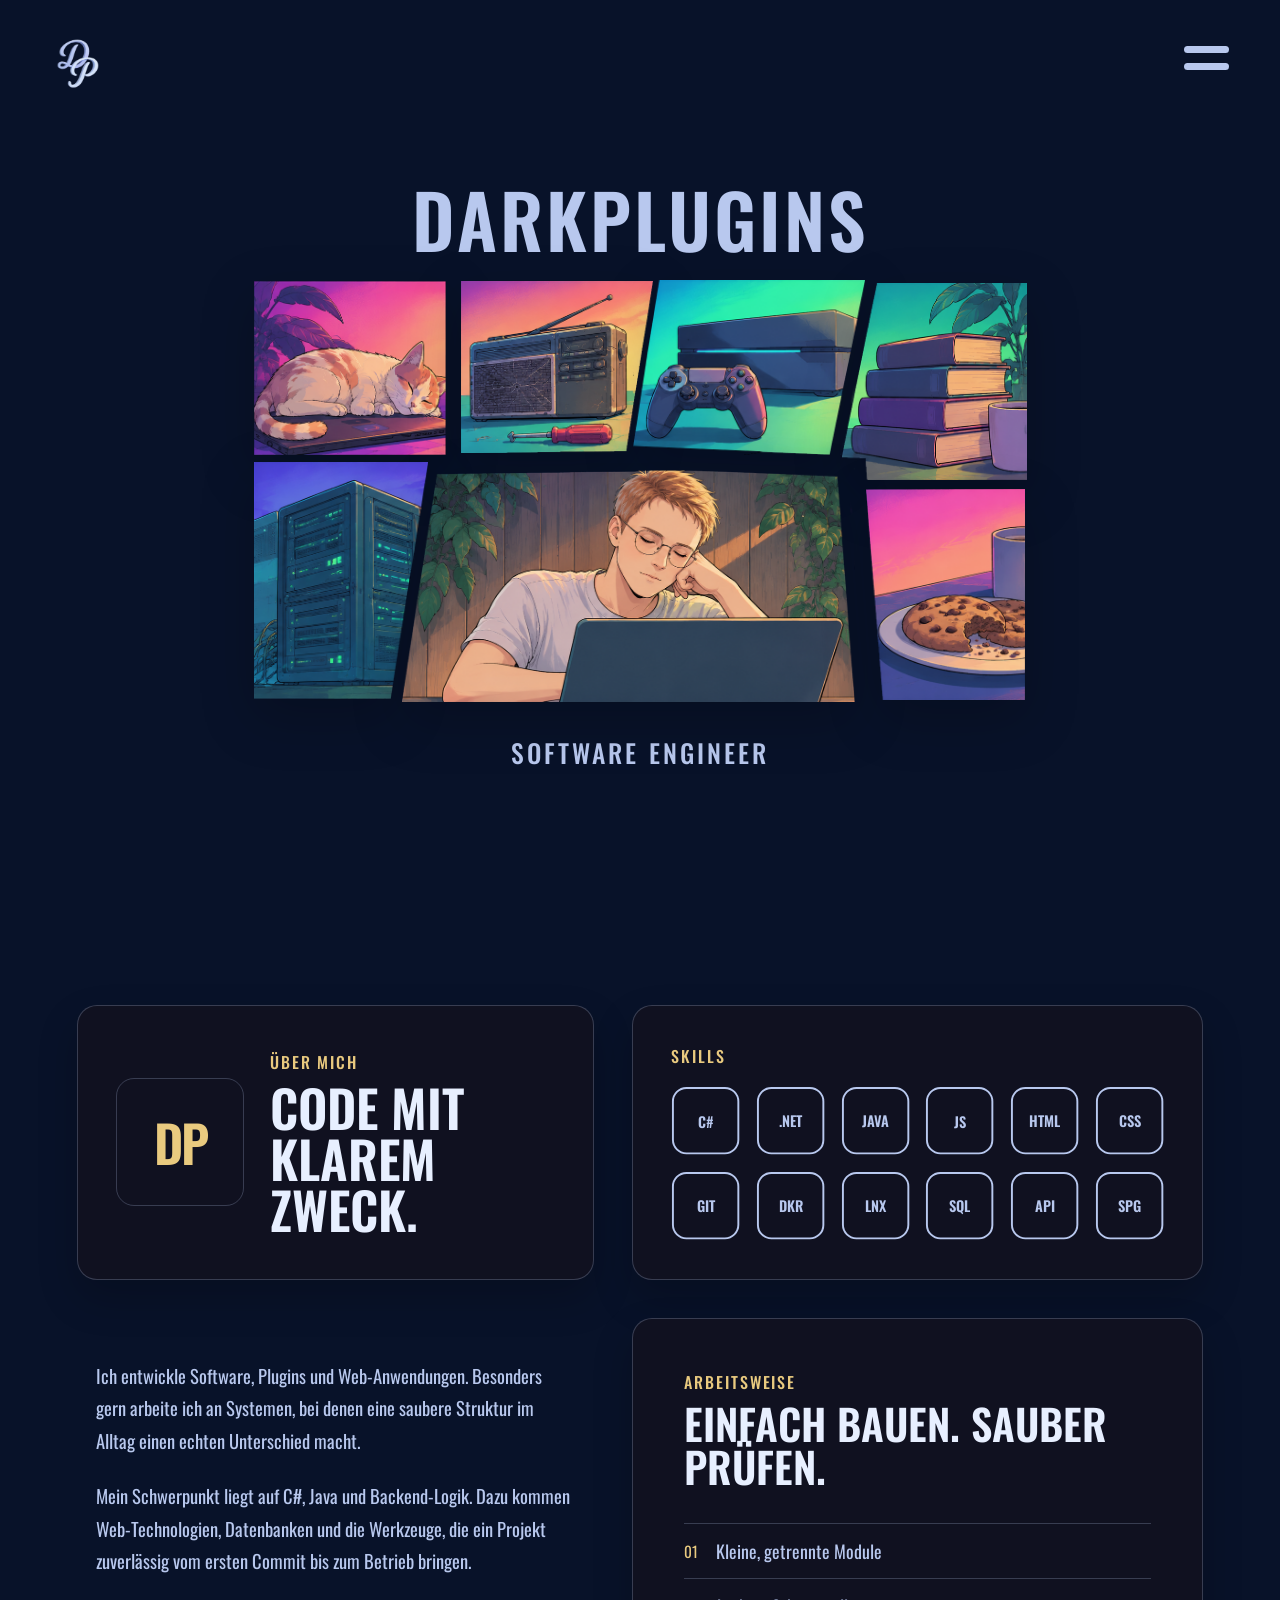
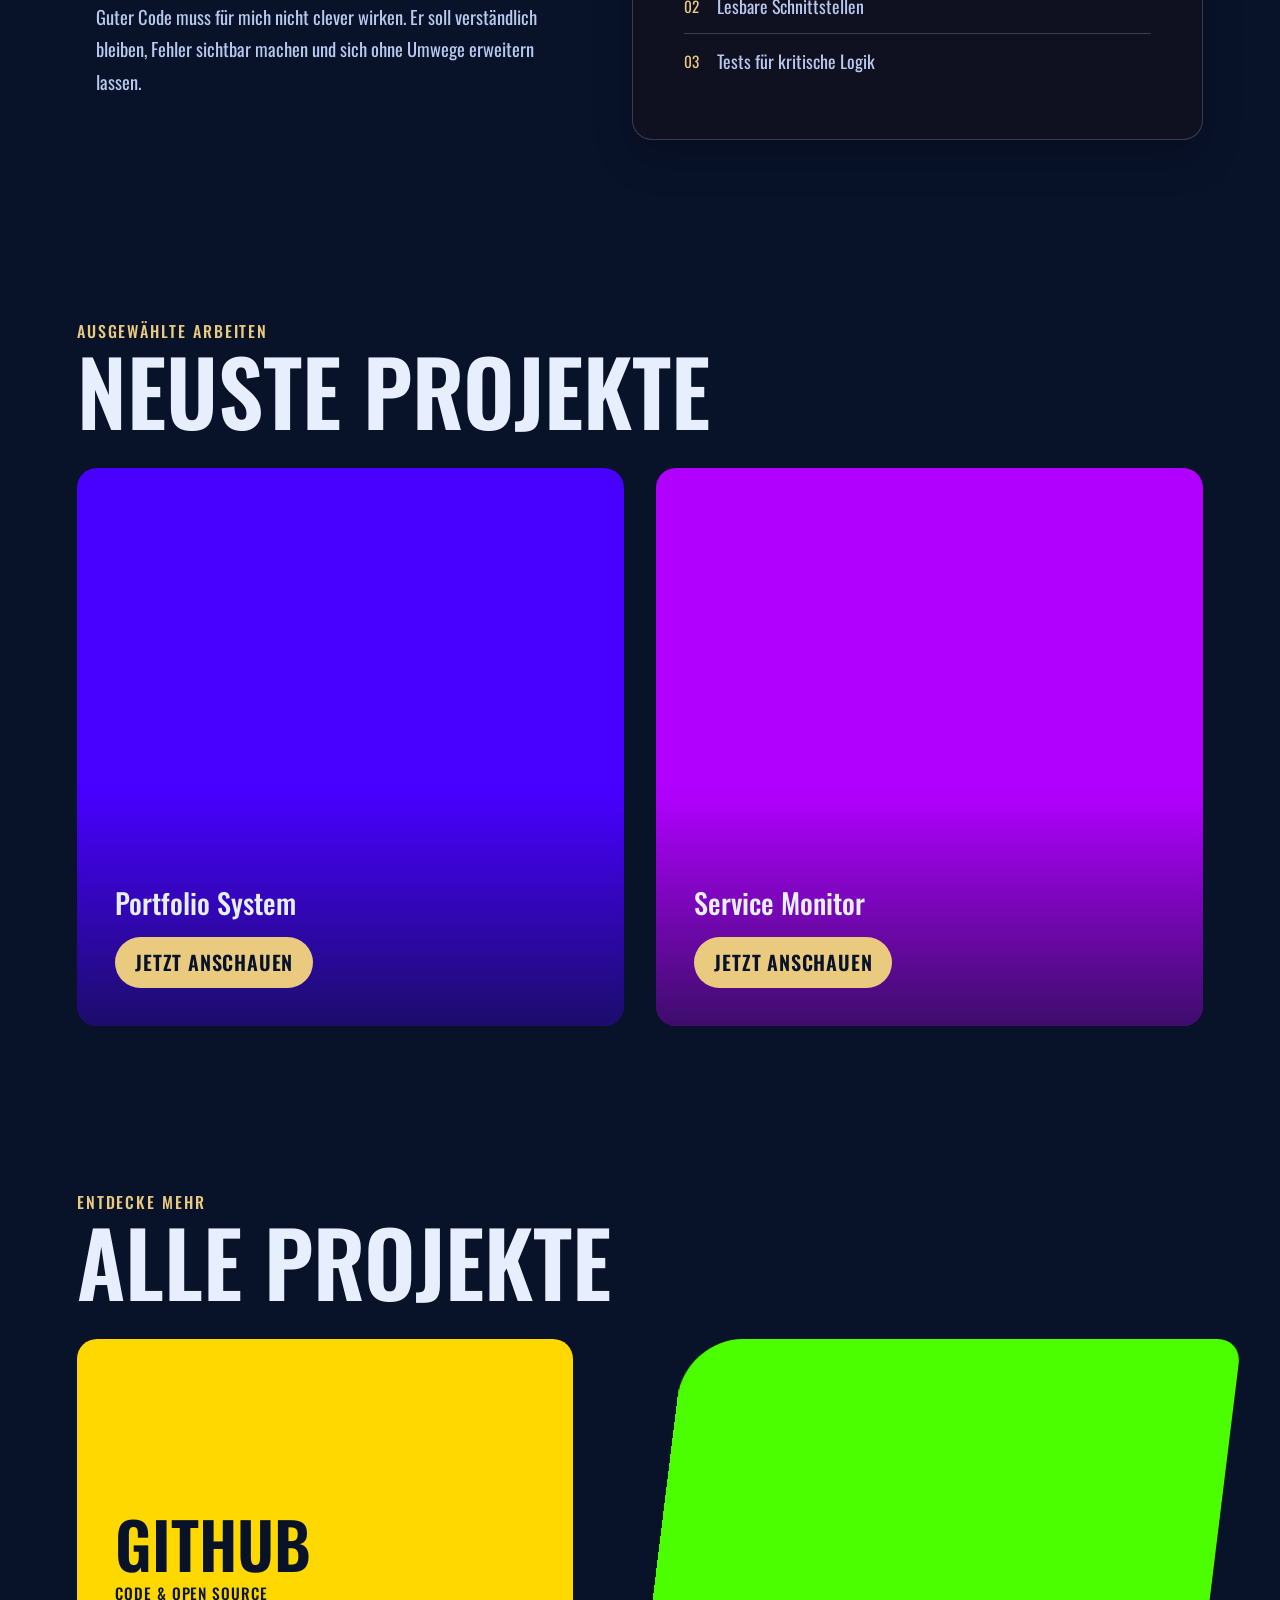
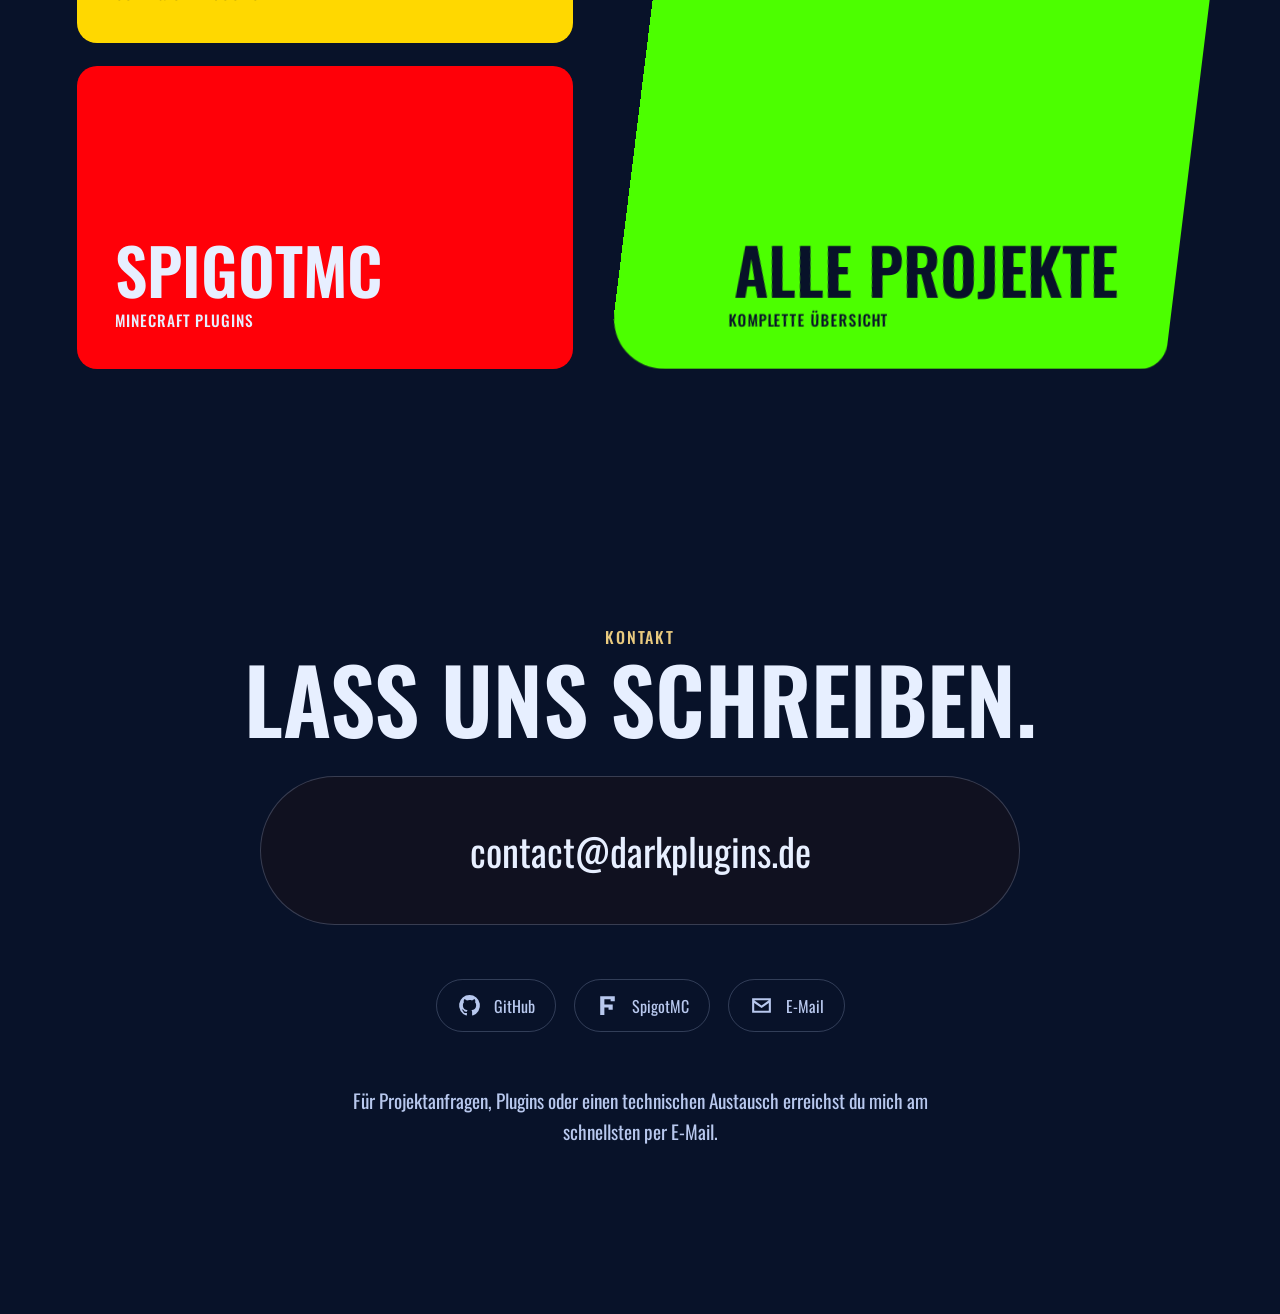
==== index.html @ a21ffd36 "Expand portfolio with project navigation, about section, and contact" ====
<!doctype html>
<html lang="de">
  <head>
    <meta charset="utf-8">
    <meta name="viewport" content="width=device-width, initial-scale=1">
    <meta name="description" content="Portfolio von DarkPlugins: Software, Plugins und Web-Projekte.">
    <title>DarkPlugins · Portfolio</title>
    <link rel="preconnect" href="https://fonts.googleapis.com">
    <link rel="preconnect" href="https://fonts.gstatic.com" crossorigin>
    <link href="https://fonts.googleapis.com/css2?family=Oswald:wght@400;500;600&display=swap" rel="stylesheet">
    <link rel="stylesheet" href="src/css/variables.css">
    <link rel="stylesheet" href="src/css/style.css">
  </head>
  <body>
    <header class="site-header">
      <a class="logo" href="#start" aria-label="Zur Startseite">
        <img src="src/img/logo.png" alt="DarkPlugins Logo">
      </a>
      <details class="menu">
        <summary aria-label="Menü öffnen"><span></span><span></span></summary>
        <nav aria-label="Hauptnavigation">
          <a href="#ueber-mich">Über mich</a>
          <a href="#projekte">Projekte</a>
          <div class="menu-projects">
            <div class="menu-projects__head">
              <a href="projects.html">Alle Projekte</a>
              <button type="button" aria-label="Projektliste öffnen" aria-expanded="false" data-project-nav-toggle>
                <svg viewBox="0 0 24 24" aria-hidden="true"><path d="m8 4 8 8-8 8"/></svg>
              </button>
            </div>
            <div class="menu-projects__list" data-project-nav-list hidden></div>
          </div>
          <a href="#kontakt">Kontakt</a>
        </nav>
      </details>
    </header>

    <section class="page page-home" id="start">
      <h1 class="page-title">DarkPlugins</h1>
      <main class="gallery" aria-label="Bildergalerie">
        <img class="picture" src="src/img/pfi/01.png" alt="">
        <img class="picture" src="src/img/pfi/02.png" alt="">
        <img class="picture" src="src/img/pfi/03.png" alt="">
        <img class="picture" src="src/img/pfi/04.png" alt="">
        <img class="picture" src="src/img/pfi/05.png" alt="">
        <img class="picture" src="src/img/pfi/06.png" alt="">
        <img class="picture" src="src/img/pfi/07.png" alt="">
      </main>
      <p class="page-subtitle">Software Engineer</p>
    </section>

    <section class="page page-about" id="ueber-mich" aria-labelledby="about-title">
      <div class="about-grid">
        <div class="about-profile panel">
          <span class="profile-mark" aria-hidden="true">DP</span>
          <div>
            <p class="section-label">Über mich</p>
            <h2 id="about-title">Code mit klarem Zweck.</h2>
          </div>
        </div>

        <div class="skills-panel panel">
          <p class="section-label">Skills</p>
          <div class="skill-grid" aria-label="Technologien">
            <svg class="skill-icon" role="img" aria-label="C Sharp" viewBox="0 0 72 72"><rect x="2" y="2" width="68" height="68" rx="14"/><text x="36" y="44">C#</text></svg>
            <svg class="skill-icon" role="img" aria-label=".NET" viewBox="0 0 72 72"><rect x="2" y="2" width="68" height="68" rx="14"/><text x="36" y="43">.NET</text></svg>
            <svg class="skill-icon" role="img" aria-label="Java" viewBox="0 0 72 72"><rect x="2" y="2" width="68" height="68" rx="14"/><text x="36" y="43">JAVA</text></svg>
            <svg class="skill-icon" role="img" aria-label="JavaScript" viewBox="0 0 72 72"><rect x="2" y="2" width="68" height="68" rx="14"/><text x="36" y="44">JS</text></svg>
            <svg class="skill-icon" role="img" aria-label="HTML" viewBox="0 0 72 72"><rect x="2" y="2" width="68" height="68" rx="14"/><text x="36" y="43">HTML</text></svg>
            <svg class="skill-icon" role="img" aria-label="CSS" viewBox="0 0 72 72"><rect x="2" y="2" width="68" height="68" rx="14"/><text x="36" y="43">CSS</text></svg>
            <svg class="skill-icon" role="img" aria-label="Git" viewBox="0 0 72 72"><rect x="2" y="2" width="68" height="68" rx="14"/><text x="36" y="43">GIT</text></svg>
            <svg class="skill-icon" role="img" aria-label="Docker" viewBox="0 0 72 72"><rect x="2" y="2" width="68" height="68" rx="14"/><text x="36" y="43">DKR</text></svg>
            <svg class="skill-icon" role="img" aria-label="Linux" viewBox="0 0 72 72"><rect x="2" y="2" width="68" height="68" rx="14"/><text x="36" y="43">LNX</text></svg>
            <svg class="skill-icon" role="img" aria-label="MySQL" viewBox="0 0 72 72"><rect x="2" y="2" width="68" height="68" rx="14"/><text x="36" y="43">SQL</text></svg>
            <svg class="skill-icon" role="img" aria-label="REST APIs" viewBox="0 0 72 72"><rect x="2" y="2" width="68" height="68" rx="14"/><text x="36" y="43">API</text></svg>
            <svg class="skill-icon" role="img" aria-label="Spigot" viewBox="0 0 72 72"><rect x="2" y="2" width="68" height="68" rx="14"/><text x="36" y="43">SPG</text></svg>
          </div>
        </div>

        <div class="about-copy">
          <p>Ich entwickle Software, Plugins und Web-Anwendungen. Besonders gern arbeite ich an Systemen, bei denen eine saubere Struktur im Alltag einen echten Unterschied macht.</p>
          <p>Mein Schwerpunkt liegt auf C#, Java und Backend-Logik. Dazu kommen Web-Technologien, Datenbanken und die Werkzeuge, die ein Projekt zuverlässig vom ersten Commit bis zum Betrieb bringen.</p>
          <p>Guter Code muss für mich nicht clever wirken. Er soll verständlich bleiben, Fehler sichtbar machen und sich ohne Umwege erweitern lassen.</p>
        </div>

        <aside class="work-panel panel" aria-label="Arbeitsweise">
          <p class="section-label">Arbeitsweise</p>
          <h3>Einfach bauen. Sauber prüfen.</h3>
          <ul>
            <li><span>01</span> Kleine, getrennte Module</li>
            <li><span>02</span> Lesbare Schnittstellen</li>
            <li><span>03</span> Tests für kritische Logik</li>
          </ul>
        </aside>
      </div>
    </section>

    <section class="page page-projects" id="projekte" aria-label="Projekte">
      <div class="projects-content">
        <p class="section-label">Ausgewählte Arbeiten</p>
        <h2>Neuste Projekte</h2>
        <div class="project-grid">
          <a class="project-card" href="projects.html#portfolio-system">
            <img src="src/img/projects/featured_1.png" alt="Vorschau von Portfolio System">
            <div class="project-card__content">
              <h3>Portfolio System</h3>
              <span class="project-card__cta">Jetzt anschauen</span>
            </div>
          </a>
          <a class="project-card" href="projects.html#service-monitor">
            <img src="src/img/projects/featured_2.png" alt="Vorschau von Service Monitor">
            <div class="project-card__content">
              <h3>Service Monitor</h3>
              <span class="project-card__cta">Jetzt anschauen</span>
            </div>
          </a>
        </div>
      </div>
    </section>

    <section class="page page-all-projects" id="alle-projekte" aria-label="Alle Projekte">
      <div class="all-projects-content">
        <p class="section-label">Entdecke mehr</p>
        <h2>Alle Projekte</h2>
        <div class="category-grid">
          <a class="category-card category-github" href="https://github.com/" target="_blank" rel="noreferrer">
            <img src="src/img/projects/bg_github.png" alt="GitHub Projekte">
            <span>GitHub</span>
            <small>Code &amp; Open Source</small>
          </a>
          <a class="category-card category-spigot" href="https://www.spigotmc.org/" target="_blank" rel="noreferrer">
            <img src="src/img/projects/bg_spigotmc.png" alt="SpigotMC Projekte">
            <span>SpigotMC</span>
            <small>Minecraft Plugins</small>
          </a>
          <a class="category-card category-all-projects" href="projects.html">
            <img src="src/img/projects/bg_labs.png" alt="Alle Projekte ansehen">
            <span>Alle Projekte</span>
            <small>Komplette Übersicht</small>
          </a>
        </div>
      </div>
    </section>

    <section class="page page-contact" id="kontakt" aria-labelledby="contact-title">
      <div class="contact-content">
        <p class="section-label">Kontakt</p>
        <h2 id="contact-title">Lass uns schreiben.</h2>
        <a class="contact-mail" href="mailto:contact@darkplugins.de">contact@darkplugins.de</a>
        <div class="contact-links" aria-label="Direkte Links">
          <a href="https://github.com/" target="_blank" rel="noreferrer" aria-label="GitHub öffnen">
            <svg viewBox="0 0 24 24" aria-hidden="true"><path d="M12 2a10 10 0 0 0-3.16 19.49c.5.09.68-.22.68-.48v-1.87c-2.78.6-3.37-1.18-3.37-1.18-.45-1.16-1.11-1.47-1.11-1.47-.91-.62.07-.61.07-.61 1 .07 1.53 1.03 1.53 1.03.9 1.53 2.35 1.09 2.92.83.09-.65.35-1.09.64-1.34-2.22-.25-4.55-1.11-4.55-4.94 0-1.09.39-1.98 1.03-2.68-.1-.25-.45-1.27.1-2.64 0 0 .84-.27 2.75 1.02A9.58 9.58 0 0 1 12 6.82c.85 0 1.71.11 2.51.34 1.91-1.29 2.75-1.02 2.75-1.02.55 1.37.2 2.39.1 2.64.64.7 1.03 1.59 1.03 2.68 0 3.84-2.34 4.68-4.57 4.93.36.31.68.92.68 1.85v2.77c0 .27.18.58.69.48A10 10 0 0 0 12 2Z"/></svg>
            <span>GitHub</span>
          </a>
          <a href="https://www.spigotmc.org/" target="_blank" rel="noreferrer" aria-label="SpigotMC öffnen">
            <svg viewBox="0 0 24 24" aria-hidden="true"><path d="M5 3h14v5H9v3h8v5H9v5H5V3Zm4 5h6V6H9v2Zm0 8h4v-2H9v2Z"/></svg>
            <span>SpigotMC</span>
          </a>
          <a href="mailto:contact@darkplugins.de" aria-label="E-Mail schreiben">
            <svg viewBox="0 0 24 24" aria-hidden="true"><path d="M3 5h18v14H3V5Zm9 7 7-5H5l7 5Zm0 2.5L5 9.7V17h14V9.7l-7 4.8Z"/></svg>
            <span>E-Mail</span>
          </a>
        </div>
        <p class="contact-note">Für Projektanfragen, Plugins oder einen technischen Austausch erreichst du mich am schnellsten per E-Mail.</p>
      </div>
    </section>

    <script src="src/js/project-data.js"></script>
    <script src="src/js/index.js"></script>
  </body>
</html>
---- src/css/variables.css ----
:root {
  --color-background: #081229;
  --color-text: #b8c8ee;
  --color-text-hover: #e7efff;
  --color-menu-surface: #101120;
  --color-menu-border: rgb(184 200 238 / 24%);
  --color-glow: rgb(139 174 255 / 48%);
  --color-shadow: rgb(0 0 0 / 20%);
  --color-highlight: #e9ca7f;
  --color-highlight-hover: #ffe1a0;
  --color-card-mist: rgb(8 18 41 / 82%);
  --color-github-start: #f4cf72;
  --color-github-end: #e88c44;
  --color-spigot-start: #e96567;
  --color-spigot-end: #ab3855;
  --color-labs-start: #43c994;
  --color-labs-end: #197767;
  --color-github-hover-start: #ffda66;
  --color-github-hover-end: #ef6825;
  --color-spigot-hover-start: #ff5f5e;
  --color-spigot-hover-end: #9a174e;
  --color-labs-hover-start: #46f6aa;
  --color-labs-hover-end: #095b5e;
  --color-highlight-glow: rgb(233 202 127 / 45%);
  --font-body: "Oswald", sans-serif;
  --font-menu: "Oswald", sans-serif;
}
---- src/css/style.css ----
* {
  box-sizing: border-box;
}

html {
  scroll-snap-type: y mandatory;
  scroll-behavior: smooth;
}

body {
  margin: 0;
  overflow-x: hidden;
  background: var(--color-background);
  color: var(--color-text);
  font-family: var(--font-body);
}

.site-header {
  position: fixed;
  z-index: 10;
  top: clamp(16px, 3vw, 42px);
  right: clamp(16px, 4vw, 64px);
  left: clamp(16px, 4vw, 64px);
  display: flex;
  align-items: flex-start;
  justify-content: space-between;
  pointer-events: none;
}

.logo,
.menu {
  pointer-events: auto;
}

.logo {
  display: grid;
  width: clamp(42px, 4vw, 62px);
  aspect-ratio: 1;
  border: 0;
  background: transparent;
  transition: filter 180ms ease;
}

.logo img {
  width: 100%;
  height: 100%;
  object-fit: cover;
}

.logo:hover,
.logo:focus-visible {
  filter: drop-shadow(0 0 10px var(--color-glow));
  outline: none;
}

.menu {
  position: relative;
}

.menu summary {
  display: flex;
  flex-direction: column;
  align-items: flex-end;
  position: fixed;
  z-index: 30;
  top: clamp(16px, 3vw, 42px);
  right: clamp(16px, 4vw, 64px);
  gap: 10px;
  width: fit-content;
  margin-left: auto;
  padding: 8px 0;
  cursor: pointer;
  list-style: none;
}

.menu summary::-webkit-details-marker {
  display: none;
}

.menu summary span {
  display: block;
  width: clamp(36px, 3.5vw, 50px);
  height: 7px;
  background: var(--color-text);
  border-radius: 999px;
  transition: background 180ms ease, box-shadow 180ms ease, transform 180ms ease;
}

.menu summary:hover span,
.menu summary:focus-visible span {
  background: var(--color-text-hover);
  box-shadow: 0 0 11px var(--color-glow);
}

.menu summary:focus-visible {
  outline: none;
}

.menu[open] summary span:nth-child(1) {
  transform: translateY(7px) rotate(45deg);
}

.menu[open] summary span:nth-child(2) {
  transform: translateY(-7px) rotate(-45deg);
}

.menu nav {
  display: grid;
  position: fixed;
  z-index: 20;
  inset: 0 0 0 auto;
  width: 45vw;
  min-height: 100svh;
  align-content: center;
  justify-items: start;
  gap: clamp(20px, 3vh, 42px);
  padding: clamp(32px, 5vw, 96px);
  border-left: 1px solid var(--color-menu-border);
  background: var(--color-menu-surface);
  box-shadow: 0 18px 40px var(--color-shadow);
  overflow-y: auto;
}

.menu a {
  color: var(--color-text);
  font-family: var(--font-menu);
  font-size: clamp(2.813rem, 3.6vw, 3.5rem);
  font-weight: 600;
  letter-spacing: .05em;
  text-align: left;
  text-transform: uppercase;
  text-decoration: none;
  transition: color 180ms ease, text-shadow 180ms ease;
}

.menu a:hover,
.menu a:focus-visible {
  color: var(--color-text-hover);
  text-shadow: 0 0 12px var(--color-glow);
  outline: none;
}

.menu-projects {
  display: grid;
  width: 100%;
  gap: 14px;
}

.menu-projects__head {
  display: flex;
  align-items: center;
  justify-content: space-between;
  gap: 16px;
}

.menu-projects__head button {
  display: grid;
  flex: 0 0 auto;
  width: clamp(46px, 4vw, 58px);
  aspect-ratio: 1;
  place-items: center;
  padding: 0;
  border: 1px solid var(--color-menu-border);
  border-radius: 50%;
  background: transparent;
  color: var(--color-text);
  cursor: pointer;
  transition: border-color 180ms ease, color 180ms ease, box-shadow 180ms ease;
}

.menu-projects__head button:hover,
.menu-projects__head button:focus-visible {
  border-color: var(--color-text-hover);
  color: var(--color-text-hover);
  box-shadow: 0 0 12px var(--color-glow);
  outline: none;
}

.menu-projects__head button svg {
  width: 55%;
  fill: none;
  stroke: currentColor;
  stroke-linecap: round;
  stroke-linejoin: round;
  stroke-width: 2;
  transition: transform 180ms ease;
}

.menu-projects__head button[aria-expanded="true"] svg {
  transform: rotate(90deg);
}

.menu-projects__list {
  display: grid;
  grid-template-columns: repeat(2, minmax(0, 1fr));
  gap: 7px 18px;
  padding-left: 2px;
}

.menu-projects__list[hidden] {
  display: none;
}

.menu-projects__list a {
  overflow: hidden;
  font-size: clamp(.95rem, 1.25vw, 1.25rem);
  font-weight: 500;
  letter-spacing: .04em;
  text-overflow: ellipsis;
  text-transform: none;
  white-space: nowrap;
}

.page {
  min-height: 100svh;
  scroll-snap-align: start;
  scroll-snap-stop: always;
}

.page-home {
  display: grid;
  grid-template-rows: auto auto auto;
  place-content: center;
  justify-items: center;
  gap: clamp(12px, 2vh, 24px);
  padding: 100px 16px 44px;
}

.page-title,
.page-subtitle {
  margin: 0;
  color: var(--color-text);
  transition: color 220ms ease, text-shadow 220ms ease;
}

.page-title {
  font-family: var(--font-menu);
  font-size: clamp(2.7rem, 5.8vw, 6.2rem);
  font-weight: 600;
  letter-spacing: .04em;
  line-height: .9;
  text-transform: uppercase;
}

.page-subtitle {
  font-size: clamp(1.25rem, 2vw, 1.75rem);
  font-weight: 500;
  letter-spacing: .12em;
  text-transform: uppercase;
}

.page-title:hover,
.page-subtitle:hover {
  color: var(--color-text-hover);
  text-shadow: 0 0 18px var(--color-glow), 0 0 32px var(--color-glow);
}

.panel {
  border: 1px solid var(--color-menu-border);
  border-radius: 20px;
  background: var(--color-menu-surface);
  box-shadow: 0 18px 40px var(--color-shadow);
}

.page-about {
  display: grid;
  place-items: center;
  padding: clamp(88px, 10vh, 122px) clamp(36px, 6vw, 110px) clamp(36px, 5vh, 70px);
}

.about-grid {
  display: grid;
  width: min(100%, 1680px);
  grid-template-columns: minmax(0, .95fr) minmax(460px, 1.05fr);
  grid-template-rows: auto 1fr;
  gap: clamp(22px, 3vw, 48px);
}

.about-profile {
  display: grid;
  grid-template-columns: auto 1fr;
  gap: clamp(18px, 2vw, 30px);
  align-items: center;
  min-height: 220px;
  padding: clamp(24px, 3vw, 42px);
}

.profile-mark {
  display: grid;
  width: clamp(100px, 10vw, 154px);
  aspect-ratio: 1;
  place-items: center;
  border: 1px solid var(--color-menu-border);
  border-radius: 18px;
  color: var(--color-highlight);
  font-family: var(--font-menu);
  font-size: clamp(2.3rem, 4vw, 4rem);
  font-weight: 600;
  letter-spacing: -.04em;
}

.about-profile h2,
.work-panel h3 {
  margin: 8px 0 0;
  color: var(--color-text-hover);
  font-family: var(--font-menu);
  font-weight: 600;
  line-height: 1;
  text-transform: uppercase;
}

.about-profile h2 {
  font-size: clamp(2.3rem, 4vw, 4.8rem);
}

.skills-panel {
  display: grid;
  align-content: center;
  gap: 18px;
  padding: clamp(24px, 3vw, 42px);
}

.skill-grid {
  display: grid;
  grid-template-columns: repeat(6, minmax(46px, 1fr));
  gap: clamp(10px, 1.2vw, 18px);
}

.skill-icon {
  width: 100%;
  color: var(--color-text);
  overflow: visible;
  transition: color 180ms ease, filter 180ms ease, transform 180ms ease;
}

.skill-icon rect {
  fill: transparent;
  stroke: currentColor;
  stroke-width: 2;
}

.skill-icon text {
  fill: currentColor;
  font-family: var(--font-menu);
  font-size: 15px;
  font-weight: 600;
  text-anchor: middle;
}

.skill-icon:hover {
  color: var(--color-text-hover);
  filter: drop-shadow(0 0 8px var(--color-glow));
  transform: translateY(-3px);
}

.about-copy {
  align-self: center;
  padding: 0 clamp(4px, 1.5vw, 24px);
  font-size: clamp(1.05rem, 1.45vw, 1.35rem);
  line-height: 1.75;
}

.about-copy p {
  margin: 0 0 1.25em;
}

.about-copy p:last-child {
  margin-bottom: 0;
}

.work-panel {
  align-self: stretch;
  padding: clamp(28px, 4vw, 56px);
}

.work-panel h3 {
  font-size: clamp(2rem, 3.3vw, 4rem);
}

.work-panel ul {
  display: grid;
  gap: 0;
  margin: clamp(24px, 4vh, 42px) 0 0;
  padding: 0;
  list-style: none;
}

.work-panel li {
  display: flex;
  gap: 18px;
  align-items: center;
  padding: 14px 0;
  border-top: 1px solid var(--color-menu-border);
  font-size: clamp(1rem, 1.4vw, 1.3rem);
}

.work-panel li span {
  color: var(--color-highlight);
  font-size: .85em;
}

.page-projects {
  display: grid;
  place-items: center;
  padding: clamp(80px, 10vh, 120px) clamp(36px, 6vw, 110px) clamp(30px, 5vh, 70px);
}

.projects-content {
  width: min(100%, 1680px);
}

.page-projects h2,
.section-label {
  margin: 0;
}

.page-projects h2 {
  margin-top: 4px;
  color: var(--color-text-hover);
  font-family: var(--font-menu);
  font-size: clamp(3.5rem, 7vw, 6.5rem);
  font-weight: 600;
  line-height: .95;
  text-transform: uppercase;
}

.section-label {
  color: var(--color-highlight);
  font-weight: 500;
  letter-spacing: .12em;
  text-transform: uppercase;
}

.project-grid {
  display: grid;
  grid-template-columns: repeat(2, minmax(0, 1fr));
  gap: clamp(18px, 2.5vw, 42px);
  margin-top: clamp(24px, 4vh, 48px);
}

.project-card {
  position: relative;
  height: min(62svh, 640px);
  overflow: hidden;
  border-radius: 20px;
  background: var(--color-menu-surface);
  cursor: pointer;
  isolation: isolate;
  text-decoration: none;
  transition: box-shadow 240ms ease, transform 240ms ease;
}

.project-card img {
  width: 100%;
  height: 100%;
  position: absolute;
  inset: 0;
  object-fit: cover;
  transition: transform 400ms ease;
}

.project-card:nth-child(1) img {
  object-position: 20% center;
}

.project-card:nth-child(2) img {
  object-position: 80% center;
}

.project-card::after {
  position: absolute;
  z-index: 1;
  right: -4%;
  bottom: -8%;
  left: -4%;
  height: 50%;
  background: linear-gradient(to top, var(--color-card-mist), transparent);
  content: "";
  filter: blur(10px);
  pointer-events: none;
}

.project-card__content {
  position: absolute;
  z-index: 2;
  right: clamp(20px, 3vw, 42px);
  bottom: clamp(20px, 3vw, 38px);
  left: clamp(20px, 3vw, 42px);
  display: grid;
  gap: 14px;
  align-items: end;
}

.project-card h3 {
  margin: 0;
  color: var(--color-text-hover);
  font-size: clamp(1.45rem, 2.2vw, 2.2rem);
  font-weight: 500;
}

.project-card__cta {
  justify-self: start;
  padding: 10px 20px 11px;
  border-radius: 999px;
  background: var(--color-highlight);
  color: var(--color-background);
  font-family: var(--font-menu);
  font-size: 1.25rem;
  font-weight: 600;
  letter-spacing: .04em;
  text-decoration: none;
  text-transform: uppercase;
  transition: background 180ms ease, box-shadow 180ms ease, transform 180ms ease;
}

.project-card,
.project-card * {
  cursor: pointer;
}

.project-card:hover {
  box-shadow: 0 0 30px var(--color-glow), 0 20px 46px var(--color-shadow);
  transform: translateY(-4px);
}

.project-card:hover img {
  transform: scale(1.035);
}

.project-card:hover .project-card__cta,
.project-card:focus-visible .project-card__cta {
  background: var(--color-highlight-hover);
  box-shadow: 0 0 18px var(--color-highlight-glow);
}

.project-card:focus-visible {
  outline: 2px solid var(--color-highlight-hover);
  outline-offset: 4px;
}

.page-all-projects {
  display: grid;
  place-items: center;
  padding: clamp(80px, 10vh, 120px) clamp(36px, 6vw, 110px) clamp(30px, 5vh, 70px);
}

.all-projects-content {
  width: min(100%, 1680px);
}

.page-all-projects h2 {
  margin: 4px 0 0;
  color: var(--color-text-hover);
  font-family: var(--font-menu);
  font-size: clamp(3.5rem, 7vw, 6.5rem);
  font-weight: 600;
  line-height: .95;
  text-transform: uppercase;
}

.category-grid {
  display: grid;
  grid-template-columns: minmax(0, .9fr) minmax(0, 1.1fr);
  grid-template-rows: repeat(2, minmax(0, 1fr));
  gap: clamp(14px, 1.8vw, 28px);
  height: min(70svh, 1000px);
  margin-top: clamp(24px, 4vh, 48px);
}

.category-card {
  display: flex;
  position: relative;
  flex-direction: column;
  justify-content: flex-end;
  min-width: 0;
  overflow: hidden;
  padding: clamp(22px, 3vw, 46px);
  border-radius: 20px;
  background: var(--color-menu-surface);
  color: var(--color-background);
  cursor: pointer;
  isolation: isolate;
  text-decoration: none;
  transition: filter 200ms ease, box-shadow 200ms ease, transform 200ms ease;
}

.category-card img {
  position: absolute;
  z-index: 0;
  inset: 0;
  width: 100%;
  height: 100%;
  object-fit: cover;
  transition: transform 380ms ease;
}

.category-card::after {
  position: absolute;
  z-index: 1;
  inset: 0;
  background: var(--category-gradient);
  content: "";
  opacity: 0;
  transition: opacity 260ms ease;
}

.category-card span {
  position: relative;
  z-index: 2;
  font-family: var(--font-menu);
  font-size: clamp(2.6rem, 5vw, 5rem);
  font-weight: 600;
  line-height: .9;
  text-transform: uppercase;
}

.category-card small {
  position: relative;
  z-index: 2;
  margin-top: 10px;
  font-size: clamp(.9rem, 1.2vw, 1.15rem);
  font-weight: 500;
  letter-spacing: .06em;
  text-transform: uppercase;
}

.category-github {
  --category-gradient: linear-gradient(135deg, var(--color-github-hover-start), var(--color-github-hover-end));
}

.category-spigot {
  --category-gradient: linear-gradient(135deg, var(--color-spigot-hover-start), var(--color-spigot-hover-end));
  color: var(--color-text-hover);
}

.category-all-projects {
  --category-gradient: linear-gradient(135deg, var(--color-labs-hover-start), var(--color-labs-hover-end));
  grid-row: 1 / span 2;
  grid-column: 2;
  border-radius: 58px 24px 24px 58px;
  padding-left: clamp(56px, 9vw, 160px);
  transform: skewX(-7deg);
  margin-left: 50px;
}

.category-card:hover,
.category-card:focus-visible {
  box-shadow: 0 0 28px var(--color-glow);
  filter: saturate(1.12) brightness(1.06);
  outline: none;
  transform: translateY(-4px);
}

.category-card:hover::after,
.category-card:focus-visible::after {
  opacity: 1;
}

.category-card:hover img {
  transform: scale(1.055);
}

.category-all-projects:hover,
.category-all-projects:focus-visible {
  transform: translateY(-4px) skewX(-7deg);
}

.category-all-projects span,
.category-all-projects small {
  transform: skewX(7deg);
}

.page-contact {
  display: grid;
  place-items: center;
  padding: clamp(90px, 12vh, 150px) clamp(28px, 6vw, 110px) clamp(44px, 7vh, 90px);
}

.contact-content {
  display: grid;
  width: min(100%, 1050px);
  justify-items: center;
  text-align: center;
}

.contact-content h2 {
  margin: 6px 0 clamp(26px, 4vh, 48px);
  color: var(--color-text-hover);
  font-family: var(--font-menu);
  font-size: clamp(3.5rem, 7vw, 6.5rem);
  font-weight: 600;
  line-height: .95;
  text-transform: uppercase;
}

.contact-mail {
  width: min(100%, 760px);
  padding: clamp(25px, 5vh, 48px) clamp(20px, 4vw, 48px);
  border: 1px solid var(--color-menu-border);
  border-radius: 999px;
  background: var(--color-menu-surface);
  color: var(--color-text-hover);
  font-size: clamp(1.35rem, 3vw, 2.4rem);
  text-decoration: none;
  transition: border-color 180ms ease, box-shadow 180ms ease, transform 180ms ease;
}

.contact-mail:hover,
.contact-mail:focus-visible {
  border-color: var(--color-highlight);
  box-shadow: 0 0 24px var(--color-glow);
  outline: none;
  transform: translateY(-3px);
}

.contact-links {
  display: flex;
  flex-wrap: wrap;
  justify-content: center;
  gap: 18px;
  margin-top: clamp(34px, 6vh, 64px);
}

.contact-links a {
  display: flex;
  align-items: center;
  gap: 12px;
  padding: 13px 20px;
  border: 1px solid var(--color-menu-border);
  border-radius: 999px;
  color: var(--color-text);
  text-decoration: none;
  transition: color 180ms ease, border-color 180ms ease, box-shadow 180ms ease;
}

.contact-links a:hover,
.contact-links a:focus-visible {
  border-color: var(--color-text-hover);
  color: var(--color-text-hover);
  box-shadow: 0 0 16px var(--color-glow);
  outline: none;
}

.contact-links svg {
  width: 25px;
  fill: currentColor;
}

.contact-note {
  width: min(100%, 640px);
  margin: clamp(32px, 6vh, 68px) 0 0;
  font-size: clamp(1.05rem, 1.5vw, 1.35rem);
  line-height: 1.6;
}

.gallery {
  position: relative;
  width: min(62vw, calc(68svh * 1.77872));
  aspect-ratio: 1672 / 940;
}

.picture {
  position: absolute;
  display: block;
  max-width: none;
  height: auto;
  object-fit: contain;
  filter: drop-shadow(0 18px 26px var(--color-shadow));
  opacity: 0;
  animation: fly-in 560ms cubic-bezier(.18, .85, .25, 1) forwards;
}

.picture:nth-child(1) {
  width: 24.222%;
  top: 2.553%;
  left: 1.316%;
  --from-x: -105vw;
  --from-y: -80svh;
  animation-delay: 60ms;
}

.picture:nth-child(2) {
  width: 24.222%;
  top: 2.553%;
  left: 27.400%;
  --from-x: 0;
  --from-y: -110svh;
  animation-delay: 145ms;
}

.picture:nth-child(3) {
  width: 29.187%;
  top: 2.447%;
  left: 49.163%;
  --from-x: 105vw;
  --from-y: -80svh;
  animation-delay: 230ms;
}

.picture:nth-child(4) {
  width: 23.265%;
  top: 2.979%;
  left: 75.419%;
  --from-x: 110vw;
  --from-y: 0;
  animation-delay: 315ms;
}

.picture:nth-child(5) {
  width: 21.890%;
  top: 43.298%;
  left: 1.316%;
  --from-x: -110vw;
  --from-y: 65svh;
  animation-delay: 400ms;
}

.picture:nth-child(6) {
  width: 57.057%;
  top: 43.191%;
  left: 20.036%;
  --from-x: 0;
  --from-y: 110svh;
  animation-delay: 485ms;
}

.picture:nth-child(7) {
  width: 19.976%;
  top: 49.255%;
  left: 78.469%;
  --from-x: 110vw;
  --from-y: 70svh;
  animation-delay: 570ms;
}

@keyframes fly-in {
  from {
    opacity: 0;
    transform: translate(var(--from-x), var(--from-y)) scale(.8);
  }

  to {
    opacity: 1;
    transform: translate(0, 0) scale(1);
  }
}

.projects-document {
  scroll-snap-type: none;
}

.projects-index {
  width: min(100% - clamp(52px, 9vw, 150px), 1680px);
  margin: 0 auto;
  padding: clamp(130px, 16vh, 190px) 0 clamp(80px, 10vh, 130px);
}

.projects-index__intro {
  display: grid;
  max-width: 900px;
  gap: 10px;
  margin-bottom: clamp(58px, 9vh, 110px);
}

.projects-index__intro h1 {
  margin: 0;
  color: var(--color-text-hover);
  font-family: var(--font-menu);
  font-size: clamp(4.2rem, 9vw, 9rem);
  font-weight: 600;
  line-height: .9;
  text-transform: uppercase;
}

.projects-index__intro > p:last-child {
  max-width: 650px;
  margin: 16px 0 0;
  font-size: clamp(1.05rem, 1.5vw, 1.35rem);
  line-height: 1.6;
}

.project-groups {
  display: grid;
  gap: clamp(64px, 10vh, 120px);
}

.project-group h2 {
  margin: 5px 0 clamp(22px, 3vh, 36px);
  color: var(--color-text-hover);
  font-family: var(--font-menu);
  font-size: clamp(2.8rem, 5vw, 5.6rem);
  font-weight: 600;
  line-height: 1;
  text-transform: uppercase;
}

.project-list {
  display: grid;
  grid-template-columns: repeat(3, minmax(0, 1fr));
  gap: clamp(16px, 2vw, 30px);
}

.project-tile {
  position: relative;
  min-height: clamp(290px, 32vw, 500px);
  overflow: hidden;
  border-radius: 20px;
  background: var(--color-menu-surface);
  color: var(--color-text-hover);
  isolation: isolate;
  text-decoration: none;
  transition: box-shadow 220ms ease, transform 220ms ease;
}

.project-tile > img {
  position: absolute;
  inset: 0;
  width: 100%;
  height: 100%;
  object-fit: cover;
  transition: transform 380ms ease;
}

.project-tile::after {
  position: absolute;
  z-index: 1;
  inset: 30% 0 0;
  background: linear-gradient(to top, var(--color-card-mist), transparent);
  content: "";
}

.project-tile__index {
  position: absolute;
  z-index: 2;
  top: 22px;
  right: 24px;
  color: var(--color-background);
  font-size: clamp(2rem, 3.5vw, 4rem);
  font-weight: 600;
  opacity: .55;
}

.project-tile__content {
  display: grid;
  position: absolute;
  z-index: 2;
  right: clamp(20px, 2.4vw, 34px);
  bottom: clamp(20px, 2.4vw, 34px);
  left: clamp(20px, 2.4vw, 34px);
  gap: 8px;
}

.project-tile__content strong {
  font-size: clamp(1.6rem, 2.5vw, 2.5rem);
  font-weight: 600;
  line-height: 1;
  text-transform: uppercase;
}

.project-tile__content small {
  color: var(--color-text);
  font-size: .95rem;
}

.project-tile__cta {
  justify-self: start;
  margin-top: 10px;
  padding: 9px 17px;
  border-radius: 999px;
  background: var(--color-highlight);
  color: var(--color-background);
  font-size: .95rem;
  font-weight: 600;
  letter-spacing: .04em;
  text-transform: uppercase;
}

.project-tile:hover,
.project-tile:focus-visible {
  box-shadow: 0 0 28px var(--color-glow), 0 22px 42px var(--color-shadow);
  outline: none;
  transform: translateY(-5px);
}

.project-tile:hover > img {
  transform: scale(1.045);
}

.modal-open {
  overflow: hidden;
}

.project-modal[hidden] {
  display: none;
}

.project-modal {
  display: grid;
  position: fixed;
  z-index: 100;
  inset: 0;
  grid-template-columns: minmax(0, 1.05fr) minmax(430px, .95fr);
  overflow: hidden;
  background: var(--color-background);
}

.modal-close {
  display: grid;
  position: fixed;
  z-index: 110;
  top: clamp(22px, 3vw, 46px);
  right: clamp(22px, 4vw, 66px);
  width: clamp(46px, 4vw, 60px);
  aspect-ratio: 1;
  place-items: center;
  padding: 0;
  border: 0;
  background: transparent;
  cursor: pointer;
}

.modal-close span {
  position: absolute;
  width: 100%;
  height: 7px;
  border-radius: 999px;
  background: var(--color-text);
  transition: background 180ms ease, box-shadow 180ms ease;
}

.modal-close span:first-child {
  transform: rotate(45deg);
}

.modal-close span:last-child {
  transform: rotate(-45deg);
}

.modal-close:hover span,
.modal-close:focus-visible span {
  background: var(--color-text-hover);
  box-shadow: 0 0 11px var(--color-glow);
}

.modal-close:focus-visible {
  outline: none;
}

.project-modal__visual {
  position: relative;
  overflow: hidden;
}

.project-modal__visual img {
  width: 100%;
  height: 100%;
  object-fit: cover;
}

.project-modal__visual::after {
  position: absolute;
  inset: 0;
  background: linear-gradient(to right, transparent, var(--color-card-mist));
  content: "";
}

.project-modal__content {
  display: grid;
  align-content: center;
  max-width: 720px;
  padding: clamp(90px, 9vw, 160px) clamp(38px, 7vw, 120px) clamp(50px, 7vw, 100px) clamp(30px, 5vw, 90px);
}

.project-modal__content h2 {
  margin: 7px 0 clamp(24px, 4vh, 40px);
  color: var(--color-text-hover);
  font-size: clamp(3.5rem, 6vw, 7rem);
  font-weight: 600;
  line-height: .9;
  text-transform: uppercase;
}

.project-modal__content > p:not(.section-label) {
  margin: 0 0 16px;
  font-size: clamp(1rem, 1.4vw, 1.25rem);
  line-height: 1.65;
}

.project-modal__lead {
  color: var(--color-text-hover);
  font-size: clamp(1.2rem, 1.8vw, 1.55rem) !important;
}

.project-modal dl {
  display: grid;
  grid-template-columns: auto 1fr;
  gap: 18px 42px;
  margin: clamp(18px, 3vh, 32px) 0 0;
}

.project-modal dl > div {
  display: contents;
}

.project-modal dt {
  color: var(--color-highlight);
  text-transform: uppercase;
}

.project-modal dd {
  margin: 0;
  color: var(--color-text-hover);
}

.project-modal ul {
  display: flex;
  flex-wrap: wrap;
  gap: 6px 16px;
  margin: 0;
  padding: 0;
  list-style: none;
}

.modal-link {
  justify-self: start;
  margin-top: clamp(28px, 5vh, 48px);
  padding: 12px 22px;
  border-radius: 999px;
  background: var(--color-highlight);
  color: var(--color-background);
  font-weight: 600;
  letter-spacing: .04em;
  text-decoration: none;
  text-transform: uppercase;
  transition: background 180ms ease, box-shadow 180ms ease, transform 180ms ease;
}

.modal-link:hover,
.modal-link:focus-visible {
  background: var(--color-highlight-hover);
  box-shadow: 0 0 18px var(--color-highlight-glow);
  outline: none;
  transform: translateY(-2px);
}

@media (max-width: 1050px) {
  .about-grid {
    grid-template-columns: 1fr;
    grid-template-rows: auto;
  }

  .page-about {
    padding-top: 110px;
  }

  .skill-grid {
    grid-template-columns: repeat(6, minmax(50px, 1fr));
  }

  .project-list {
    grid-template-columns: repeat(2, minmax(0, 1fr));
  }

  .project-modal {
    grid-template-columns: minmax(0, .8fr) minmax(430px, 1.2fr);
  }
}

@media (max-width: 620px) {
  .gallery {
    width: 78vw;
  }

  .menu nav {
    width: 100vw;
    padding: 32px;
  }

  .menu a {
    font-size: clamp(2.2rem, 11vw, 2.813rem);
  }

  .menu nav {
    align-content: start;
    padding-top: 110px;
  }

  .menu-projects__list {
    grid-template-columns: 1fr;
  }

  .menu-projects__list a {
    font-size: 1rem;
  }

  .page-home {
    gap: 16px;
  }

  .page-about {
    padding: 92px 22px 34px;
  }

  .about-grid {
    gap: 16px;
  }

  .about-profile {
    grid-template-columns: 76px 1fr;
    min-height: 0;
    padding: 18px;
  }

  .profile-mark {
    width: 76px;
    border-radius: 12px;
    font-size: 2rem;
  }

  .about-profile h2 {
    font-size: clamp(1.8rem, 8vw, 2.6rem);
  }

  .skills-panel {
    gap: 12px;
    padding: 18px;
  }

  .skill-grid {
    grid-template-columns: repeat(6, minmax(36px, 1fr));
    gap: 7px;
  }

  .skill-icon text {
    font-size: 13px;
  }

  .about-copy {
    font-size: .95rem;
    line-height: 1.55;
  }

  .about-copy p {
    margin-bottom: .75em;
  }

  .work-panel {
    padding: 20px;
  }

  .work-panel h3 {
    font-size: 1.8rem;
  }

  .work-panel ul {
    margin-top: 14px;
  }

  .work-panel li {
    padding: 8px 0;
    font-size: .92rem;
  }

  .page-projects {
    padding: 92px 26px 30px;
  }

  .page-projects h2 {
    font-size: clamp(3.2rem, 15vw, 5rem);
  }

  .project-grid {
    grid-template-columns: 1fr;
    gap: 16px;
    margin-top: 22px;
  }

  .project-card {
    height: min(29svh, 280px);
  }

  .project-card__content {
    bottom: 18px;
  }

  .page-all-projects {
    padding: 92px 26px 30px;
  }

  .page-all-projects h2 {
    font-size: clamp(3.2rem, 15vw, 5rem);
  }

  .category-grid {
    height: min(58svh, 500px);
    gap: 12px;
    margin-top: 22px;
  }

  .category-card {
    padding: 18px;
    border-radius: 16px;
  }

  .category-card span {
    font-size: clamp(2rem, 11vw, 3.4rem);
  }

  .category-card small {
    margin-top: 6px;
    font-size: .75rem;
  }

  .category-all-projects {
    border-radius: 42px 16px 16px 42px;
    padding-left: clamp(30px, 10vw, 64px);
  }

  .page-contact {
    padding: 92px 22px 34px;
  }

  .contact-content h2 {
    margin-bottom: 26px;
    font-size: clamp(3rem, 15vw, 4.5rem);
  }

  .contact-mail {
    padding: 24px 18px;
    font-size: clamp(1.15rem, 6vw, 1.55rem);
  }

  .contact-links {
    gap: 10px;
    margin-top: 30px;
  }

  .contact-links a {
    padding: 10px 14px;
  }

  .contact-note {
    margin-top: 30px;
    font-size: 1rem;
  }

  .projects-index {
    width: calc(100% - 44px);
    padding-top: 112px;
  }

  .projects-index__intro {
    margin-bottom: 54px;
  }

  .projects-index__intro h1 {
    font-size: clamp(3.7rem, 18vw, 5.5rem);
  }

  .project-group h2 {
    font-size: clamp(2.6rem, 13vw, 4rem);
  }

  .project-list {
    grid-template-columns: 1fr;
  }

  .project-tile {
    min-height: 340px;
  }

  .project-modal {
    grid-template-columns: 1fr;
    grid-template-rows: 24svh 1fr;
  }

  .project-modal__visual::after {
    background: linear-gradient(to bottom, transparent, var(--color-card-mist));
  }

  .project-modal__content {
    align-content: start;
    max-width: none;
    padding: 20px 24px 22px;
  }

  .project-modal__content h2 {
    margin: 4px 0 14px;
    font-size: clamp(2.7rem, 13vw, 4.4rem);
  }

  .project-modal__content > p:not(.section-label) {
    margin-bottom: 10px;
    font-size: .93rem;
    line-height: 1.45;
  }

  .project-modal__content > p[data-modal-details] {
    display: none;
  }

  .project-modal__lead {
    font-size: 1.05rem !important;
  }

  .project-modal dl {
    gap: 8px 20px;
    margin-top: 8px;
    font-size: .9rem;
  }

  .modal-link {
    margin-top: 18px;
    padding: 10px 18px;
    font-size: .9rem;
  }
}

@media (prefers-reduced-motion: reduce) {
  .picture {
    animation: none;
    opacity: 1;
  }

  *,
  *::before,
  *::after {
    transition-duration: 0ms !important;
  }
}
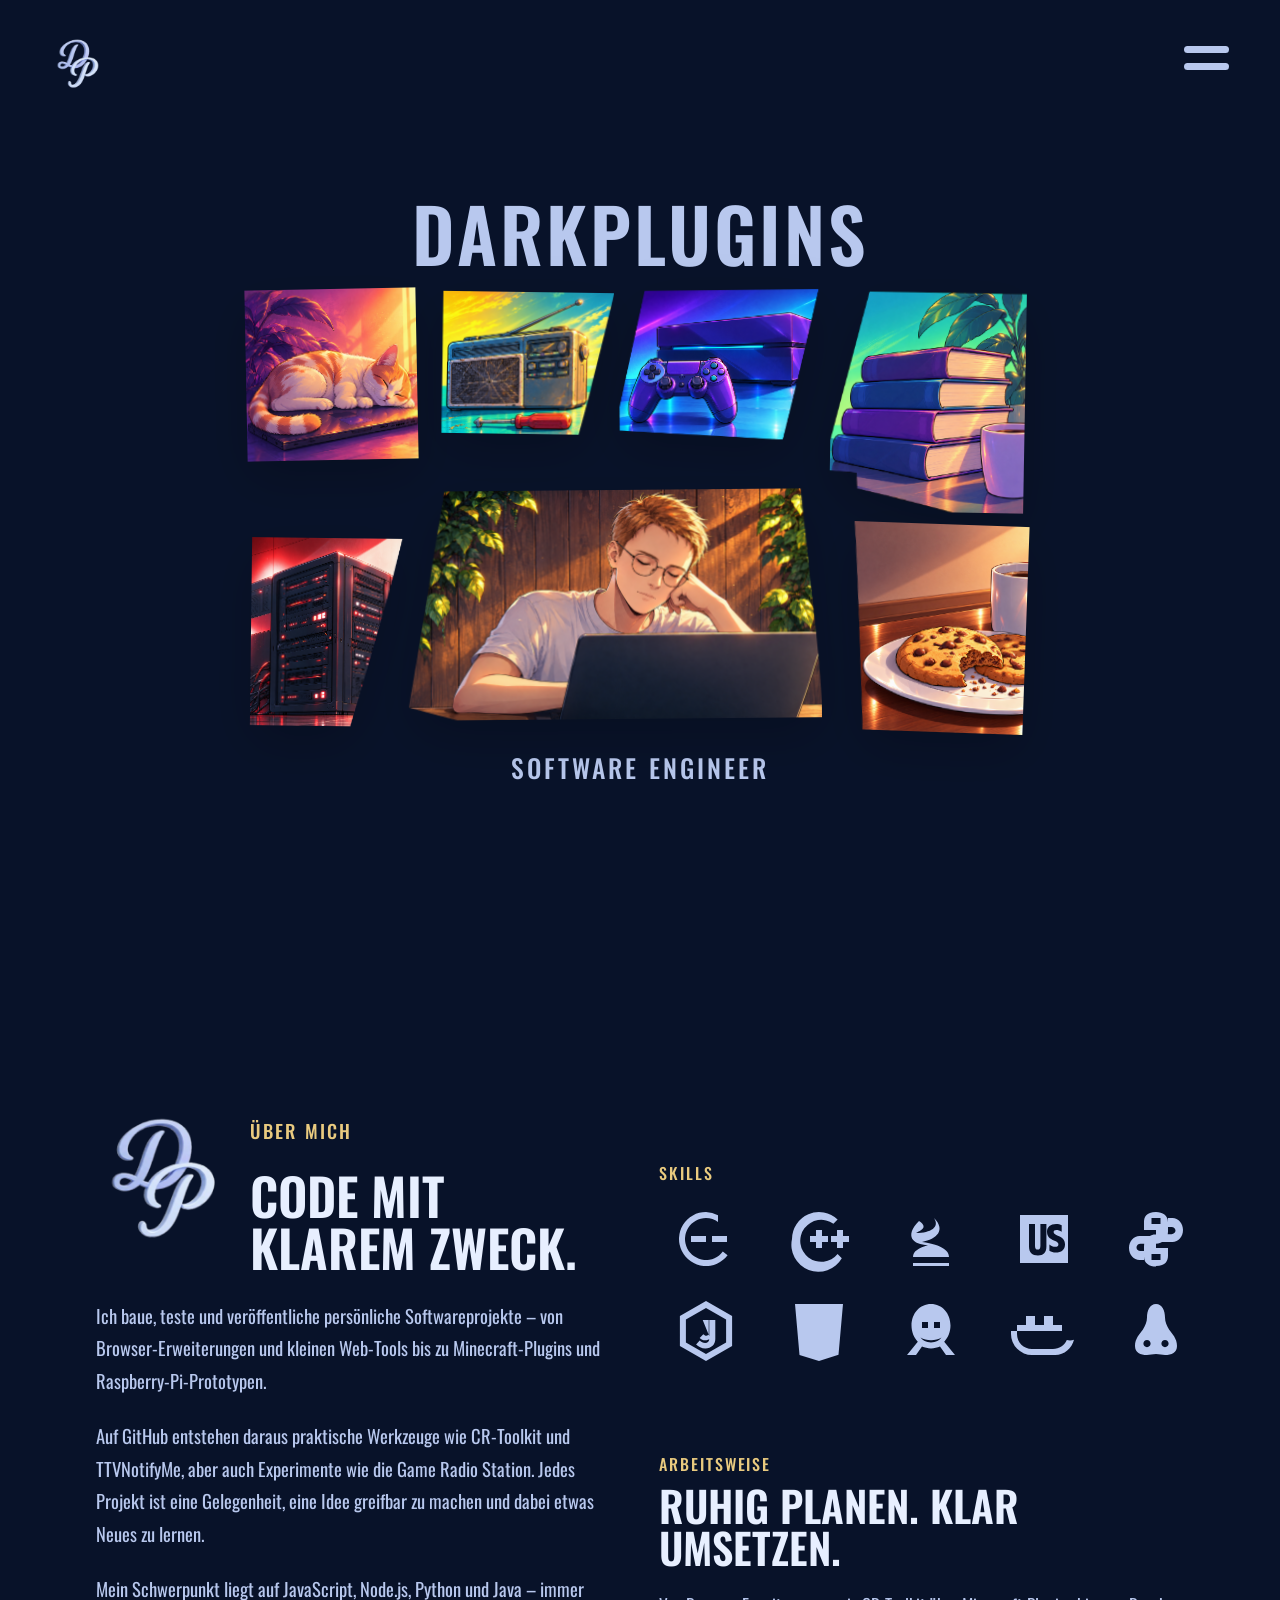
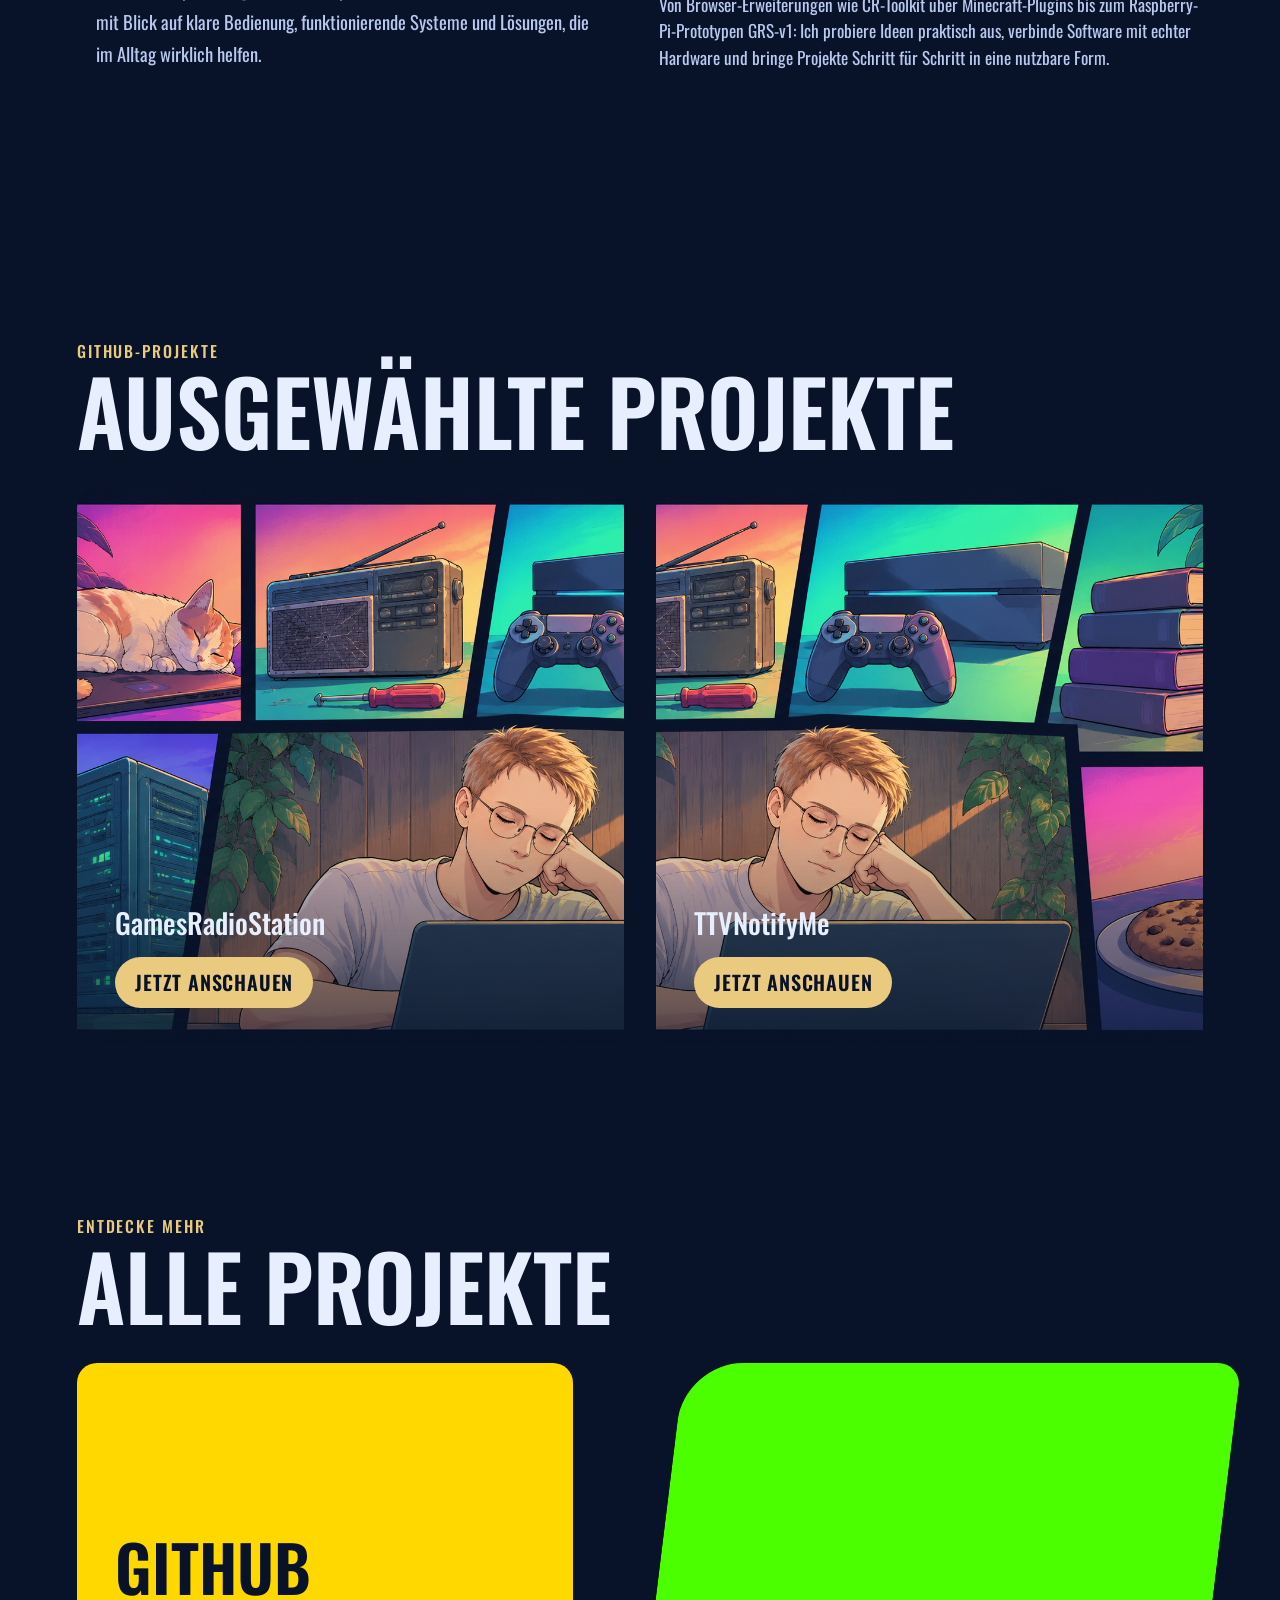
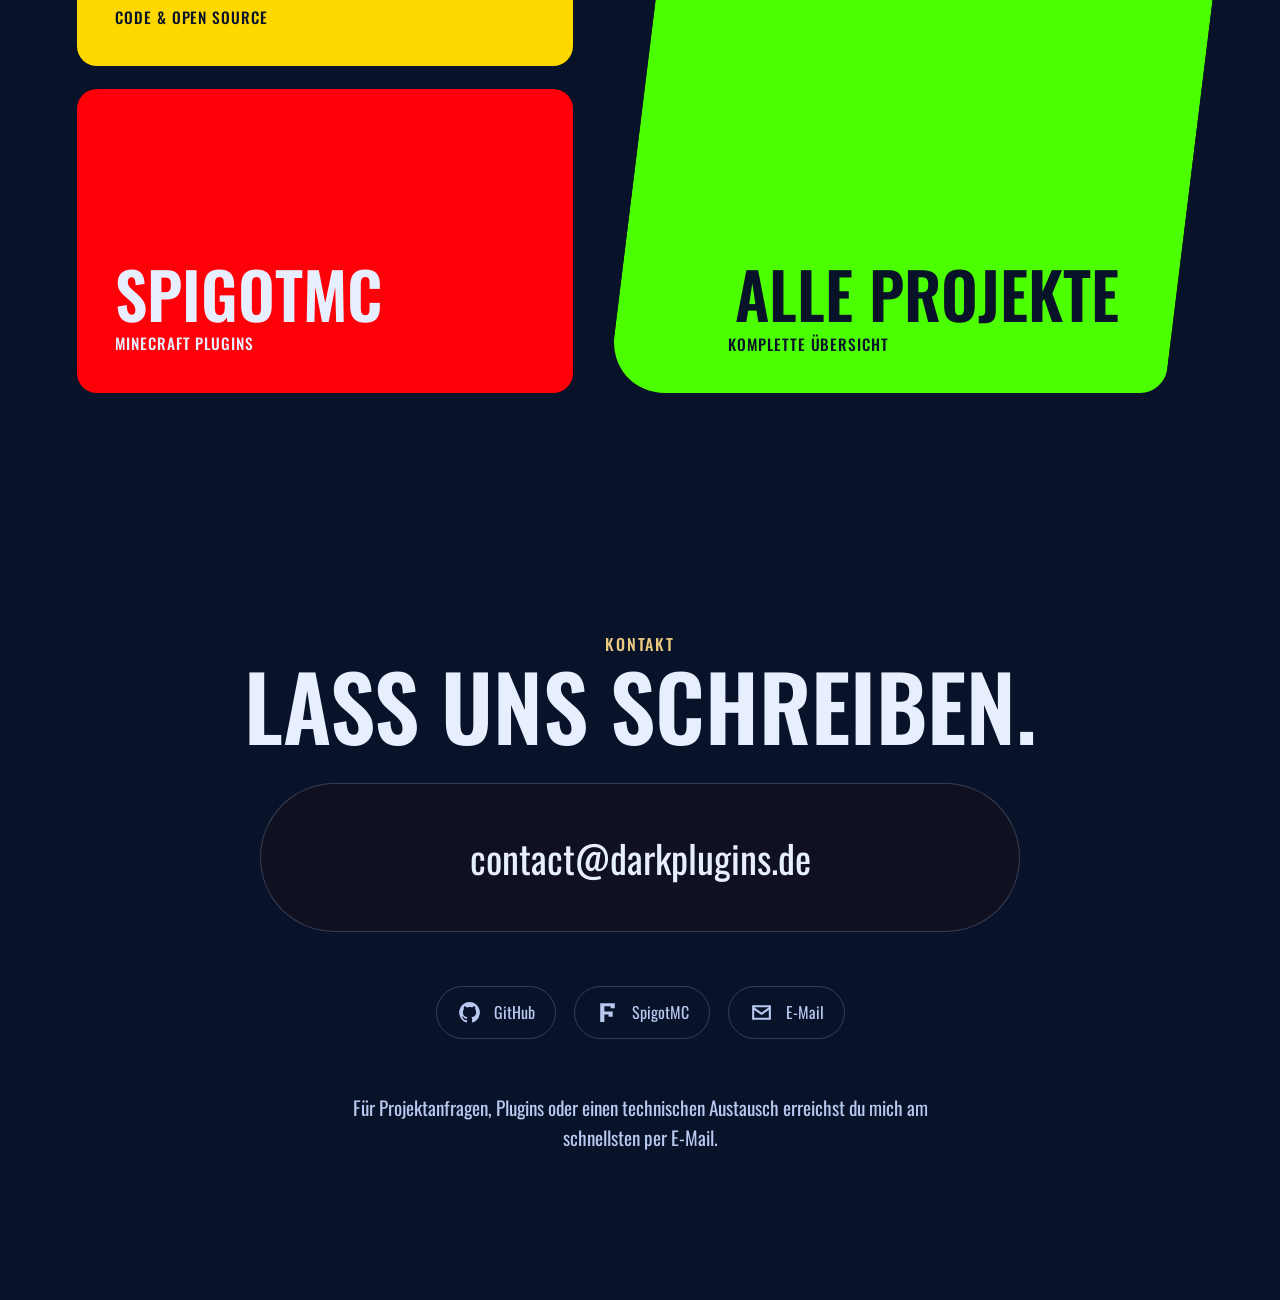
==== commit 5f513db4: "refactor: updated portfolio — refined About, skills, projects, status badges, downloads, gallery, an" ====
--- a/index.html
+++ b/index.html
@@ -10,6 +10,7 @@
     <link href="https://fonts.googleapis.com/css2?family=Oswald:wght@400;500;600&display=swap" rel="stylesheet">
     <link rel="stylesheet" href="src/css/variables.css">
     <link rel="stylesheet" href="src/css/style.css">
+    <link rel="stylesheet" href="src/css/notifications.css">
   </head>
   <body>
     <header class="site-header">
@@ -51,66 +52,55 @@
 
     <section class="page page-about" id="ueber-mich" aria-labelledby="about-title">
       <div class="about-grid">
-        <div class="about-profile panel">
-          <span class="profile-mark" aria-hidden="true">DP</span>
-          <div>
-            <p class="section-label">Über mich</p>
-            <h2 id="about-title">Code mit klarem Zweck.</h2>
+        <div class="about-copy">
+          <img class="about-logo" src="src/img/logo.png" alt="DarkPlugins Logo">
+          <p class="section-label">Über mich</p>
+          <h2 id="about-title">Code mit klarem Zweck.</h2>
+          <p>Ich baue, teste und veröffentliche persönliche Softwareprojekte – von Browser-Erweiterungen und kleinen Web-Tools bis zu Minecraft-Plugins und Raspberry-Pi-Prototypen.</p>
+          <p>Auf GitHub entstehen daraus praktische Werkzeuge wie CR-Toolkit und TTVNotifyMe, aber auch Experimente wie die Game Radio Station. Jedes Projekt ist eine Gelegenheit, eine Idee greifbar zu machen und dabei etwas Neues zu lernen.</p>
+          <p>Mein Schwerpunkt liegt auf JavaScript, Node.js, Python und Java – immer mit Blick auf klare Bedienung, funktionierende Systeme und Lösungen, die im Alltag wirklich helfen.</p>
+        </div>
+
+        <div class="skills-panel">
+          <p class="section-label">Skills</p>
+          <div class="skill-grid" aria-label="Technologien">
+            <span class="skill-item" tabindex="0" aria-label="C Sharp"><svg class="skill-icon" viewBox="0 0 24 24" aria-hidden="true"><path d="M12 3a9 9 0 1 0 7.2 14.4l-1.6-1.2A7 7 0 1 1 12 5c1.5 0 2.9.5 4 1.3V4.1A9 9 0 0 0 12 3Zm-5 8h5v2H7v-2Zm7 0h5v2h-5v-2Z"/></svg><span class="skill-tooltip">C#</span></span>
+            <span class="skill-item" tabindex="0" aria-label="C Plus Plus"><svg class="skill-icon" viewBox="0 0 24 24" aria-hidden="true"><path d="M3 12a9 9 0 0 1 15.2-6.5l-1.4 1.4A7 7 0 1 0 18.2 17l1.4 1.4A9 9 0 0 1 3 12Zm13-1h2V9h2v2h2v2h-2v2h-2v-2h-2v-2Zm-7 0h2V9h2v2h2v2h-2v2h-2v-2H9v-2Z"/></svg><span class="skill-tooltip">C++</span></span>
+            <span class="skill-item" tabindex="0" aria-label="Java"><svg class="skill-icon" viewBox="0 0 24 24" aria-hidden="true"><path d="M8 6c3 2 1 3-1 4 5 0 8-2 6-5 4 4 1 7-4 8 7 1 9 3 9 5H6c0-2 2-3 5-4-5 0-8-3-3-8Zm-2 14h12v1H6v-1Z"/></svg><span class="skill-tooltip">Java</span></span>
+            <span class="skill-item" tabindex="0" aria-label="JavaScript"><svg class="skill-icon" viewBox="0 0 24 24" aria-hidden="true"><path d="M4 4h16v16H4V4Zm3 3v7.5c0 2 1 3 3 3 1.8 0 2.8-1 2.8-3V7h-2v7.3c0 .8-.3 1.2-.9 1.2-.6 0-.9-.4-.9-1.2V7H7Zm9 0c-1.8 0-3 1-3 2.6 0 1.5.8 2.3 2.5 3 1 .4 1.3.7 1.3 1.2 0 .5-.4.8-1 .8-.8 0-1.4-.3-2-.8v2.1c.6.4 1.3.6 2.1.6 1.9 0 3.1-1 3.1-2.7 0-1.5-.8-2.4-2.6-3-.9-.4-1.2-.7-1.2-1.1 0-.4.3-.7.9-.7.6 0 1.2.2 1.8.6V7.4c-.5-.3-1.1-.4-1.9-.4Z"/></svg><span class="skill-tooltip">JavaScript</span></span>
+            <span class="skill-item" tabindex="0" aria-label="Python"><svg class="skill-icon" viewBox="0 0 24 24" aria-hidden="true"><path d="M12 3c-3.3 0-4 1.8-4 3.4V9h4v2H6.5C4.6 11 3 12.7 3 15s1.6 4 3.5 4H8v-3H6.8c-.7 0-1.3-.5-1.3-1.2s.6-1.2 1.3-1.2H12c2.1 0 4-1.7 4-4V6.4C16 4.2 14.2 3 12 3Zm-1.5 2h3v2h-3V5Zm1.5 16c3.3 0 4-1.8 4-3.4V15h-4v-2h5.5c1.9 0 3.5-1.7 3.5-4s-1.6-4-3.5-4H16v3h1.2c.7 0 1.3.5 1.3 1.2s-.6 1.2-1.3 1.2H12c-2.1 0-4 1.7-4 4v3.4c0 2.2 1.8 3.4 4 3.4Zm1.5-2h-3v-2h3v2Z"/></svg><span class="skill-tooltip">Python</span></span>
+            <span class="skill-item" tabindex="0" aria-label="Node.js"><svg class="skill-icon" viewBox="0 0 24 24" aria-hidden="true"><path d="m12 2 8.7 5v10L12 22l-8.7-5V7L12 2Zm0 2.3L5.3 8.2v7.6l6.7 3.9 6.7-3.9V8.2L12 4.3Zm-1.1 4h2.2v6.3c0 .9-.5 1.4-1.4 1.4-.7 0-1.3-.3-1.8-.8l-1.2 1.3c.8.8 1.8 1.3 3.1 1.3 2 0 3.3-1.2 3.3-3.1V8.3h-2.2v4.4c0 .6-.3.9-.8.9-.4 0-.7-.2-1-.5l-1.2 1.2c.5.5 1.1.8 1.8.8.7 0 1.3-.2 1.7-.6"/></svg><span class="skill-tooltip">Node.js</span></span>
+            <span class="skill-item" tabindex="0" aria-label="HTML und CSS"><svg class="skill-icon" viewBox="0 0 24 24" aria-hidden="true"><path d="m4 3 1.5 17L12 22l6.5-2.1L20 3H4Zm12.9 4H7.1l.2 2h9.4l-.3 3H7.6l.2 2h6.4l-.3 3.8-2 .6-2-.6-.1-1.8H8l.2 3.1 3.8 1.2 3.8-1.2L17 7h-.1Z"/></svg><span class="skill-tooltip">HTML / CSS</span></span>
+            <span class="skill-item" tabindex="0" aria-label="Apache2"><svg class="skill-icon" viewBox="0 0 24 24" aria-hidden="true"><path d="M12 3c-3.7 0-6.5 3.1-6.5 7.2 0 2.1.8 4 2.1 5.4L4 20h3l2-2.8c.9.4 1.9.6 3 .6s2.1-.2 3-.6L17 20h3l-3.6-4.4c1.3-1.4 2.1-3.3 2.1-5.4C18.5 6.1 15.7 3 12 3Zm-3 6h2v2H9V9Zm4 0h2v2h-2V9Zm-4.5 5.2c1 .6 2.2.9 3.5.9s2.5-.3 3.5-.9c-.7 1-1.8 1.6-3.5 1.6s-2.8-.6-3.5-1.6Z"/></svg><span class="skill-tooltip">Apache2</span></span>
+            <span class="skill-item" tabindex="0" aria-label="Docker"><svg class="skill-icon" viewBox="0 0 24 24" aria-hidden="true"><path d="M3 10h3V7h3v3h3V7h3v3h3v2H3v1c0 2.8 2.2 5 5 5h7c2.1 0 3.8-1.2 4.6-3 .8.2 1.6.2 2.4-.1-.7 2.8-3.2 5.1-6.3 5.1H8a7 7 0 0 1-7-7v-1h2V10Z"/></svg><span class="skill-tooltip">Docker</span></span>
+            <span class="skill-item" tabindex="0" aria-label="Linux"><svg class="skill-icon" viewBox="0 0 24 24" aria-hidden="true"><path d="M12 3c-2.1 0-3 2.2-3 4.5 0 1.4-.6 2.8-1.4 4.1C6.6 13 5 14.5 5 17c0 2.2 1.8 3 4 3 .9 0 1.9-.3 3-.3s2.1.3 3 .3c2.2 0 4-.8 4-3 0-2.5-1.6-4-2.6-5.4C15.6 10.3 15 8.9 15 7.5 15 5.2 14.1 3 12 3Zm-3 12c.7 0 1.2.5 1.2 1.2S9.7 17.4 9 17.4s-1.2-.5-1.2-1.2S8.3 15 9 15Zm6 0c.7 0 1.2.5 1.2 1.2s-.5 1.2-1.2 1.2-1.2-.5-1.2-1.2S14.3 15 15 15Z"/></svg><span class="skill-tooltip">Linux</span></span>
           </div>
         </div>
 
-        <div class="skills-panel panel">
-          <p class="section-label">Skills</p>
-          <div class="skill-grid" aria-label="Technologien">
-            <svg class="skill-icon" role="img" aria-label="C Sharp" viewBox="0 0 72 72"><rect x="2" y="2" width="68" height="68" rx="14"/><text x="36" y="44">C#</text></svg>
-            <svg class="skill-icon" role="img" aria-label=".NET" viewBox="0 0 72 72"><rect x="2" y="2" width="68" height="68" rx="14"/><text x="36" y="43">.NET</text></svg>
-            <svg class="skill-icon" role="img" aria-label="Java" viewBox="0 0 72 72"><rect x="2" y="2" width="68" height="68" rx="14"/><text x="36" y="43">JAVA</text></svg>
-            <svg class="skill-icon" role="img" aria-label="JavaScript" viewBox="0 0 72 72"><rect x="2" y="2" width="68" height="68" rx="14"/><text x="36" y="44">JS</text></svg>
-            <svg class="skill-icon" role="img" aria-label="HTML" viewBox="0 0 72 72"><rect x="2" y="2" width="68" height="68" rx="14"/><text x="36" y="43">HTML</text></svg>
-            <svg class="skill-icon" role="img" aria-label="CSS" viewBox="0 0 72 72"><rect x="2" y="2" width="68" height="68" rx="14"/><text x="36" y="43">CSS</text></svg>
-            <svg class="skill-icon" role="img" aria-label="Git" viewBox="0 0 72 72"><rect x="2" y="2" width="68" height="68" rx="14"/><text x="36" y="43">GIT</text></svg>
-            <svg class="skill-icon" role="img" aria-label="Docker" viewBox="0 0 72 72"><rect x="2" y="2" width="68" height="68" rx="14"/><text x="36" y="43">DKR</text></svg>
-            <svg class="skill-icon" role="img" aria-label="Linux" viewBox="0 0 72 72"><rect x="2" y="2" width="68" height="68" rx="14"/><text x="36" y="43">LNX</text></svg>
-            <svg class="skill-icon" role="img" aria-label="MySQL" viewBox="0 0 72 72"><rect x="2" y="2" width="68" height="68" rx="14"/><text x="36" y="43">SQL</text></svg>
-            <svg class="skill-icon" role="img" aria-label="REST APIs" viewBox="0 0 72 72"><rect x="2" y="2" width="68" height="68" rx="14"/><text x="36" y="43">API</text></svg>
-            <svg class="skill-icon" role="img" aria-label="Spigot" viewBox="0 0 72 72"><rect x="2" y="2" width="68" height="68" rx="14"/><text x="36" y="43">SPG</text></svg>
-          </div>
-        </div>
-
-        <div class="about-copy">
-          <p>Ich entwickle Software, Plugins und Web-Anwendungen. Besonders gern arbeite ich an Systemen, bei denen eine saubere Struktur im Alltag einen echten Unterschied macht.</p>
-          <p>Mein Schwerpunkt liegt auf C#, Java und Backend-Logik. Dazu kommen Web-Technologien, Datenbanken und die Werkzeuge, die ein Projekt zuverlässig vom ersten Commit bis zum Betrieb bringen.</p>
-          <p>Guter Code muss für mich nicht clever wirken. Er soll verständlich bleiben, Fehler sichtbar machen und sich ohne Umwege erweitern lassen.</p>
-        </div>
-
-        <aside class="work-panel panel" aria-label="Arbeitsweise">
+        <aside class="work-panel" aria-label="Arbeitsweise">
           <p class="section-label">Arbeitsweise</p>
-          <h3>Einfach bauen. Sauber prüfen.</h3>
-          <ul>
-            <li><span>01</span> Kleine, getrennte Module</li>
-            <li><span>02</span> Lesbare Schnittstellen</li>
-            <li><span>03</span> Tests für kritische Logik</li>
-          </ul>
+          <h3>Ruhig planen. Klar umsetzen.</h3>
+          <p class="work-panel__text">Von Browser-Erweiterungen wie CR-Toolkit über Minecraft-Plugins bis zum Raspberry-Pi-Prototypen GRS-v1: Ich probiere Ideen praktisch aus, verbinde Software mit echter Hardware und bringe Projekte Schritt für Schritt in eine nutzbare Form.</p>
         </aside>
       </div>
     </section>
 
     <section class="page page-projects" id="projekte" aria-label="Projekte">
       <div class="projects-content">
-        <p class="section-label">Ausgewählte Arbeiten</p>
-        <h2>Neuste Projekte</h2>
+        <p class="section-label">GitHub-Projekte</p>
+        <h2>Ausgewählte Projekte</h2>
         <div class="project-grid">
-          <a class="project-card" href="projects.html#portfolio-system">
-            <img src="src/img/projects/featured_1.png" alt="Vorschau von Portfolio System">
+          <a class="project-card project-card--grs" href="projects.html#grs-v1">
+            <img src="src/img/pfi/original.png" alt="Vorschau von GamesRadioStation">
             <div class="project-card__content">
-              <h3>Portfolio System</h3>
+              <h3>GamesRadioStation</h3>
               <span class="project-card__cta">Jetzt anschauen</span>
             </div>
           </a>
-          <a class="project-card" href="projects.html#service-monitor">
-            <img src="src/img/projects/featured_2.png" alt="Vorschau von Service Monitor">
+          <a class="project-card project-card--ttv" href="projects.html#ttvnotifyme">
+            <img src="src/img/pfi/original.png" alt="Vorschau von TTVNotifyMe">
             <div class="project-card__content">
-              <h3>Service Monitor</h3>
+              <h3>TTVNotifyMe</h3>
               <span class="project-card__cta">Jetzt anschauen</span>
             </div>
           </a>
@@ -123,7 +113,7 @@
         <p class="section-label">Entdecke mehr</p>
         <h2>Alle Projekte</h2>
         <div class="category-grid">
-          <a class="category-card category-github" href="https://github.com/" target="_blank" rel="noreferrer">
+          <a class="category-card category-github" href="https://github.com/DarkPlugins" target="_blank" rel="noreferrer">
             <img src="src/img/projects/bg_github.png" alt="GitHub Projekte">
             <span>GitHub</span>
             <small>Code &amp; Open Source</small>
@@ -146,9 +136,9 @@
       <div class="contact-content">
         <p class="section-label">Kontakt</p>
         <h2 id="contact-title">Lass uns schreiben.</h2>
-        <a class="contact-mail" href="mailto:contact@darkplugins.de">contact@darkplugins.de</a>
+        <a class="contact-mail" href="mailto:contact@darkplugins.de" data-copy-text="contact@darkplugins.de" aria-label="E-Mail-Adresse kopieren">contact@darkplugins.de</a>
         <div class="contact-links" aria-label="Direkte Links">
-          <a href="https://github.com/" target="_blank" rel="noreferrer" aria-label="GitHub öffnen">
+          <a href="https://github.com/DarkPlugins" target="_blank" rel="noreferrer" aria-label="GitHub öffnen">
             <svg viewBox="0 0 24 24" aria-hidden="true"><path d="M12 2a10 10 0 0 0-3.16 19.49c.5.09.68-.22.68-.48v-1.87c-2.78.6-3.37-1.18-3.37-1.18-.45-1.16-1.11-1.47-1.11-1.47-.91-.62.07-.61.07-.61 1 .07 1.53 1.03 1.53 1.03.9 1.53 2.35 1.09 2.92.83.09-.65.35-1.09.64-1.34-2.22-.25-4.55-1.11-4.55-4.94 0-1.09.39-1.98 1.03-2.68-.1-.25-.45-1.27.1-2.64 0 0 .84-.27 2.75 1.02A9.58 9.58 0 0 1 12 6.82c.85 0 1.71.11 2.51.34 1.91-1.29 2.75-1.02 2.75-1.02.55 1.37.2 2.39.1 2.64.64.7 1.03 1.59 1.03 2.68 0 3.84-2.34 4.68-4.57 4.93.36.31.68.92.68 1.85v2.77c0 .27.18.58.69.48A10 10 0 0 0 12 2Z"/></svg>
             <span>GitHub</span>
           </a>
@@ -165,7 +155,13 @@
       </div>
     </section>
 
+    <div class="copy-notification" data-copy-notification role="status" aria-live="polite" hidden>
+      <span class="copy-notification__check" aria-hidden="true">✓</span>
+      <span data-copy-notification-message>In Zwischenablage kopiert</span>
+    </div>
+
     <script src="src/js/project-data.js"></script>
     <script src="src/js/index.js"></script>
+    <script src="src/js/notifications.js"></script>
   </body>
 </html>
--- a/src/css/variables.css
+++ b/src/css/variables.css
@@ -9,6 +9,7 @@
   --color-highlight: #e9ca7f;
   --color-highlight-hover: #ffe1a0;
   --color-card-mist: rgb(8 18 41 / 82%);
+  --color-modal-overlay: rgb(8 18 41 / 4%);
   --color-github-start: #f4cf72;
   --color-github-end: #e88c44;
   --color-spigot-start: #e96567;
@@ -22,6 +23,18 @@
   --color-labs-hover-start: #46f6aa;
   --color-labs-hover-end: #095b5e;
   --color-highlight-glow: rgb(233 202 127 / 45%);
+  --color-notification-start: #55e59b;
+  --color-notification-end: #159968;
+  --color-notification-text: #061b14;
+  --color-notification-border: rgb(255 255 255 / 28%);
+  --color-notification-shadow: rgb(21 153 104 / 34%);
+  --color-status-active: #5fe3a0;
+  --color-status-pre-release: #82b9ff;
+  --color-status-not-released: #c59aff;
+  --color-status-finished: #f0cd76;
+  --color-status-prototype: #d09aff;
+  --color-status-private: #f09aa9;
+  --color-status-surface: rgb(8 18 41 / 86%);
   --font-body: "Oswald", sans-serif;
   --font-menu: "Oswald", sans-serif;
 }
--- a/src/css/style.css
+++ b/src/css/style.css
@@ -18,7 +18,7 @@
 .site-header {
   position: fixed;
   z-index: 10;
-  top: clamp(16px, 3vw, 42px);
+  top: max(clamp(16px, 3vw, 42px), env(safe-area-inset-top));
   right: clamp(16px, 4vw, 64px);
   left: clamp(16px, 4vw, 64px);
   display: flex;
@@ -34,6 +34,8 @@
 
 .logo {
   display: grid;
+  position: relative;
+  z-index: 40;
   width: clamp(42px, 4vw, 62px);
   aspect-ratio: 1;
   border: 0;
@@ -63,7 +65,7 @@
   align-items: flex-end;
   position: fixed;
   z-index: 30;
-  top: clamp(16px, 3vw, 42px);
+  top: max(clamp(16px, 3vw, 42px), env(safe-area-inset-top));
   right: clamp(16px, 4vw, 64px);
   gap: 10px;
   width: fit-content;
@@ -212,7 +214,13 @@
 }
 
 .page {
+  height: 100svh;
   min-height: 100svh;
+  max-height: 100svh;
+  padding-top: max(92px, calc(clamp(16px, 3vw, 42px) + clamp(42px, 4vw, 62px) + 24px + env(safe-area-inset-top)));
+  padding-bottom: max(28px, env(safe-area-inset-bottom));
+  overflow-x: hidden;
+  overflow-y: auto;
   scroll-snap-align: start;
   scroll-snap-stop: always;
 }
@@ -220,10 +228,11 @@
 .page-home {
   display: grid;
   grid-template-rows: auto auto auto;
-  place-content: center;
+  place-content: safe center;
   justify-items: center;
   gap: clamp(12px, 2vh, 24px);
-  padding: 100px 16px 44px;
+  padding-right: max(16px, env(safe-area-inset-right));
+  padding-left: max(16px, env(safe-area-inset-left));
 }
 
 .page-title,
@@ -265,41 +274,19 @@
 .page-about {
   display: grid;
   place-items: center;
-  padding: clamp(88px, 10vh, 122px) clamp(36px, 6vw, 110px) clamp(36px, 5vh, 70px);
+  align-items: safe center;
+  padding-right: max(clamp(36px, 6vw, 110px), env(safe-area-inset-right));
+  padding-left: max(clamp(36px, 6vw, 110px), env(safe-area-inset-left));
 }
 
 .about-grid {
   display: grid;
   width: min(100%, 1680px);
-  grid-template-columns: minmax(0, .95fr) minmax(460px, 1.05fr);
-  grid-template-rows: auto 1fr;
+  grid-template-columns: minmax(0, 1fr) minmax(460px, 1fr);
+  grid-template-rows: 1fr auto;
   gap: clamp(22px, 3vw, 48px);
 }
 
-.about-profile {
-  display: grid;
-  grid-template-columns: auto 1fr;
-  gap: clamp(18px, 2vw, 30px);
-  align-items: center;
-  min-height: 220px;
-  padding: clamp(24px, 3vw, 42px);
-}
-
-.profile-mark {
-  display: grid;
-  width: clamp(100px, 10vw, 154px);
-  aspect-ratio: 1;
-  place-items: center;
-  border: 1px solid var(--color-menu-border);
-  border-radius: 18px;
-  color: var(--color-highlight);
-  font-family: var(--font-menu);
-  font-size: clamp(2.3rem, 4vw, 4rem);
-  font-weight: 600;
-  letter-spacing: -.04em;
-}
-
-.about-profile h2,
 .work-panel h3 {
   margin: 8px 0 0;
   color: var(--color-text-hover);
@@ -309,57 +296,35 @@
   text-transform: uppercase;
 }
 
-.about-profile h2 {
+.about-copy h2 {
   font-size: clamp(2.3rem, 4vw, 4.8rem);
 }
 
-.skills-panel {
-  display: grid;
-  align-content: center;
-  gap: 18px;
-  padding: clamp(24px, 3vw, 42px);
-}
-
-.skill-grid {
-  display: grid;
-  grid-template-columns: repeat(6, minmax(46px, 1fr));
-  gap: clamp(10px, 1.2vw, 18px);
-}
-
-.skill-icon {
-  width: 100%;
-  color: var(--color-text);
-  overflow: visible;
-  transition: color 180ms ease, filter 180ms ease, transform 180ms ease;
-}
-
-.skill-icon rect {
-  fill: transparent;
-  stroke: currentColor;
-  stroke-width: 2;
-}
-
-.skill-icon text {
-  fill: currentColor;
-  font-family: var(--font-menu);
-  font-size: 15px;
-  font-weight: 600;
-  text-anchor: middle;
-}
-
-.skill-icon:hover {
-  color: var(--color-text-hover);
-  filter: drop-shadow(0 0 8px var(--color-glow));
-  transform: translateY(-3px);
-}
-
 .about-copy {
+  grid-column: 1;
+  grid-row: 1 / span 2;
   align-self: center;
   padding: 0 clamp(4px, 1.5vw, 24px);
   font-size: clamp(1.05rem, 1.45vw, 1.35rem);
   line-height: 1.75;
 }
 
+.about-logo {
+  float: left;
+  width: clamp(100px, 10vw, 154px);
+  height: auto;
+  margin: 0 clamp(18px, 2vw, 30px) 12px 0;
+}
+
+.about-copy h2 {
+  margin: 8px 0 clamp(20px, 3vh, 34px);
+  color: var(--color-text-hover);
+  font-family: var(--font-menu);
+  font-weight: 600;
+  line-height: 1;
+  text-transform: uppercase;
+}
+
 .about-copy p {
   margin: 0 0 1.25em;
 }
@@ -368,41 +333,103 @@
   margin-bottom: 0;
 }
 
+.skills-panel {
+  display: grid;
+  align-content: center;
+  gap: 18px;
+  grid-column: 2;
+  grid-row: 1;
+  padding: 0;
+}
+
+.skill-grid {
+  display: grid;
+  grid-template-columns: repeat(5, minmax(40px, 1fr));
+  gap: clamp(12px, 1.5vw, 22px);
+}
+
+.skill-item {
+  display: grid;
+  position: relative;
+  min-width: 0;
+  place-items: center;
+  color: var(--color-text);
+  cursor: default;
+}
+
+.skill-icon {
+  width: 100%;
+  max-width: 72px;
+  color: currentColor;
+  overflow: visible;
+  transition: color 180ms ease, filter 180ms ease, transform 180ms ease;
+}
+
+.skill-icon path {
+  fill: currentColor;
+}
+
+.skill-item:hover,
+.skill-item:focus-visible {
+  color: var(--color-text-hover);
+  outline: none;
+}
+
+.skill-item:hover .skill-icon,
+.skill-item:focus-visible .skill-icon {
+  filter: drop-shadow(0 0 8px var(--color-glow));
+  transform: translateY(-3px);
+}
+
+.skill-tooltip {
+  position: absolute;
+  z-index: 3;
+  top: calc(100% + 9px);
+  left: 50%;
+  padding: 5px 9px;
+  border: 1px solid var(--color-menu-border);
+  border-radius: 7px;
+  background: var(--color-menu-surface);
+  color: var(--color-text-hover);
+  font-size: .85rem;
+  letter-spacing: .04em;
+  opacity: 0;
+  pointer-events: none;
+  transform: translate(-50%, -4px);
+  transition: opacity 180ms ease, transform 180ms ease;
+  white-space: nowrap;
+}
+
+.skill-item:hover .skill-tooltip,
+.skill-item:focus-visible .skill-tooltip {
+  opacity: 1;
+  transform: translate(-50%, 0);
+}
+
 .work-panel {
+  grid-column: 2;
+  grid-row: 2;
   align-self: stretch;
-  padding: clamp(28px, 4vw, 56px);
+  padding: 0;
 }
 
 .work-panel h3 {
   font-size: clamp(2rem, 3.3vw, 4rem);
 }
 
-.work-panel ul {
-  display: grid;
-  gap: 0;
-  margin: clamp(24px, 4vh, 42px) 0 0;
-  padding: 0;
-  list-style: none;
-}
-
-.work-panel li {
-  display: flex;
-  gap: 18px;
-  align-items: center;
-  padding: 14px 0;
-  border-top: 1px solid var(--color-menu-border);
-  font-size: clamp(1rem, 1.4vw, 1.3rem);
-}
-
-.work-panel li span {
-  color: var(--color-highlight);
-  font-size: .85em;
+.work-panel__text {
+  max-width: 620px;
+  margin: clamp(18px, 2.5vh, 30px) 0 0;
+  font-size: clamp(1rem, 1.35vw, 1.2rem);
+  line-height: 1.55;
 }
 
 .page-projects {
   display: grid;
   place-items: center;
-  padding: clamp(80px, 10vh, 120px) clamp(36px, 6vw, 110px) clamp(30px, 5vh, 70px);
+  align-items: safe center;
+  padding-right: max(clamp(36px, 6vw, 110px), env(safe-area-inset-right));
+  padding-left: max(clamp(36px, 6vw, 110px), env(safe-area-inset-left));
 }
 
 .projects-content {
@@ -439,6 +466,7 @@
 }
 
 .project-card {
+  --project-card-gradient: linear-gradient(135deg, var(--color-labs-hover-start), var(--color-labs-hover-end));
   position: relative;
   height: min(62svh, 640px);
   overflow: hidden;
@@ -469,7 +497,7 @@
 
 .project-card::after {
   position: absolute;
-  z-index: 1;
+  z-index: 2;
   right: -4%;
   bottom: -8%;
   left: -4%;
@@ -480,9 +508,27 @@
   pointer-events: none;
 }
 
+.project-card::before {
+  position: absolute;
+  z-index: 1;
+  inset: 0;
+  background: var(--project-card-gradient);
+  content: "";
+  opacity: 0;
+  transition: opacity 320ms ease;
+}
+
+.project-card--grs {
+  --project-card-gradient: linear-gradient(135deg, var(--color-labs-hover-start), var(--color-labs-hover-end));
+}
+
+.project-card--ttv {
+  --project-card-gradient: linear-gradient(135deg, var(--color-github-hover-start), var(--color-github-hover-end));
+}
+
 .project-card__content {
   position: absolute;
-  z-index: 2;
+  z-index: 3;
   right: clamp(20px, 3vw, 42px);
   bottom: clamp(20px, 3vw, 38px);
   left: clamp(20px, 3vw, 42px);
@@ -527,6 +573,11 @@
   transform: scale(1.035);
 }
 
+.project-card:hover::before,
+.project-card:focus-visible::before {
+  opacity: .72;
+}
+
 .project-card:hover .project-card__cta,
 .project-card:focus-visible .project-card__cta {
   background: var(--color-highlight-hover);
@@ -541,7 +592,9 @@
 .page-all-projects {
   display: grid;
   place-items: center;
-  padding: clamp(80px, 10vh, 120px) clamp(36px, 6vw, 110px) clamp(30px, 5vh, 70px);
+  align-items: safe center;
+  padding-right: max(clamp(36px, 6vw, 110px), env(safe-area-inset-right));
+  padding-left: max(clamp(36px, 6vw, 110px), env(safe-area-inset-left));
 }
 
 .all-projects-content {
@@ -673,7 +726,9 @@
 .page-contact {
   display: grid;
   place-items: center;
-  padding: clamp(90px, 12vh, 150px) clamp(28px, 6vw, 110px) clamp(44px, 7vh, 90px);
+  align-items: safe center;
+  padding-right: max(clamp(28px, 6vw, 110px), env(safe-area-inset-right));
+  padding-left: max(clamp(28px, 6vw, 110px), env(safe-area-inset-left));
 }
 
 .contact-content {
@@ -771,63 +826,70 @@
 }
 
 .picture:nth-child(1) {
-  width: 24.222%;
-  top: 2.553%;
-  left: 1.316%;
+  width: 21.5%;
+  top: 1.1%;
+  left: .4%;
+  --rotation: -1.1deg;
   --from-x: -105vw;
   --from-y: -80svh;
   animation-delay: 60ms;
 }
 
 .picture:nth-child(2) {
-  width: 24.222%;
-  top: 2.553%;
-  left: 27.400%;
+  width: 21.5%;
+  top: 1.8%;
+  left: 25%;
+  --rotation: .8deg;
   --from-x: 0;
   --from-y: -110svh;
   animation-delay: 145ms;
 }
 
 .picture:nth-child(3) {
-  width: 29.187%;
-  top: 2.447%;
-  left: 49.163%;
+  width: 25.5%;
+  top: 1.2%;
+  left: 47.4%;
+  --rotation: -.6deg;
   --from-x: 105vw;
   --from-y: -80svh;
   animation-delay: 230ms;
 }
 
 .picture:nth-child(4) {
-  width: 23.265%;
-  top: 2.979%;
-  left: 75.419%;
+  width: 24.5%;
+  top: 1.8%;
+  left: 74.1%;
+  --rotation: 1deg;
   --from-x: 110vw;
   --from-y: 0;
   animation-delay: 315ms;
 }
 
 .picture:nth-child(5) {
-  width: 21.890%;
-  top: 43.298%;
-  left: 1.316%;
+  width: 19%;
+  top: 56.8%;
+  left: 1%;
+  --rotation: .7deg;
   --from-x: -110vw;
   --from-y: 65svh;
   animation-delay: 400ms;
 }
 
 .picture:nth-child(6) {
-  width: 57.057%;
-  top: 43.191%;
-  left: 20.036%;
+  width: 52%;
+  top: 46.2%;
+  left: 20.8%;
+  --rotation: -.5deg;
   --from-x: 0;
   --from-y: 110svh;
   animation-delay: 485ms;
 }
 
 .picture:nth-child(7) {
-  width: 19.976%;
-  top: 49.255%;
-  left: 78.469%;
+  width: 22%;
+  top: 53.8%;
+  left: 76.6%;
+  --rotation: 2deg;
   --from-x: 110vw;
   --from-y: 70svh;
   animation-delay: 570ms;
@@ -836,37 +898,51 @@
 @keyframes fly-in {
   from {
     opacity: 0;
-    transform: translate(var(--from-x), var(--from-y)) scale(.8);
+    transform: translate(var(--from-x), var(--from-y)) rotate(var(--rotation, 0deg)) scale(.8);
   }
 
   to {
     opacity: 1;
-    transform: translate(0, 0) scale(1);
+    transform: translate(0, 0) rotate(var(--rotation, 0deg)) scale(1);
   }
 }
 
 .projects-document {
-  scroll-snap-type: none;
+  scroll-snap-type: y mandatory;
+  scroll-behavior: smooth;
 }
 
 .projects-index {
-  width: min(100% - clamp(52px, 9vw, 150px), 1680px);
-  margin: 0 auto;
-  padding: clamp(130px, 16vh, 190px) 0 clamp(80px, 10vh, 130px);
+  width: 100%;
+  margin: 0;
+  padding: 0;
+}
+
+.project-slide {
+  display: grid;
+  height: 100svh;
+  min-height: 100svh;
+  max-height: 100svh;
+  align-content: safe center;
+  gap: clamp(20px, 3vh, 40px);
+  padding: max(96px, calc(clamp(16px, 3vw, 42px) + clamp(42px, 4vw, 62px) + 24px + env(safe-area-inset-top))) max(clamp(28px, 6vw, 110px), env(safe-area-inset-right)) max(28px, env(safe-area-inset-bottom)) max(clamp(28px, 6vw, 110px), env(safe-area-inset-left));
+  overflow-x: hidden;
+  overflow-y: auto;
+  scroll-snap-align: start;
+  scroll-snap-stop: always;
 }
 
 .projects-index__intro {
   display: grid;
   max-width: 900px;
   gap: 10px;
-  margin-bottom: clamp(58px, 9vh, 110px);
 }
 
 .projects-index__intro h1 {
   margin: 0;
   color: var(--color-text-hover);
   font-family: var(--font-menu);
-  font-size: clamp(4.2rem, 9vw, 9rem);
+  font-size: clamp(3.7rem, 8vw, 8rem);
   font-weight: 600;
   line-height: .9;
   text-transform: uppercase;
@@ -874,26 +950,36 @@
 
 .projects-index__intro > p:last-child {
   max-width: 650px;
-  margin: 16px 0 0;
+  margin: 10px 0 0;
   font-size: clamp(1.05rem, 1.5vw, 1.35rem);
   line-height: 1.6;
 }
 
 .project-groups {
   display: grid;
-  gap: clamp(64px, 10vh, 120px);
+  gap: clamp(14px, 2.5vh, 30px);
 }
 
 .project-group h2 {
-  margin: 5px 0 clamp(22px, 3vh, 36px);
+  margin: 5px 0 0;
   color: var(--color-text-hover);
   font-family: var(--font-menu);
-  font-size: clamp(2.8rem, 5vw, 5.6rem);
+  font-size: clamp(2rem, 3.8vw, 4.2rem);
   font-weight: 600;
   line-height: 1;
   text-transform: uppercase;
 }
 
+.project-group {
+  display: grid;
+  gap: clamp(10px, 1.5vh, 18px);
+}
+
+.project-group__heading {
+  display: grid;
+  gap: 0;
+}
+
 .project-list {
   display: grid;
   grid-template-columns: repeat(3, minmax(0, 1fr));
@@ -901,8 +987,9 @@
 }
 
 .project-tile {
+  display: block;
   position: relative;
-  min-height: clamp(290px, 32vw, 500px);
+  min-height: clamp(140px, 16svh, 190px);
   overflow: hidden;
   border-radius: 20px;
   background: var(--color-menu-surface);
@@ -912,11 +999,76 @@
   transition: box-shadow 220ms ease, transform 220ms ease;
 }
 
+.project-tile__badges {
+  display: flex;
+  position: absolute;
+  z-index: 3;
+  top: clamp(12px, 1.5vw, 22px);
+  right: clamp(12px, 1.5vw, 22px);
+  flex-direction: column;
+  align-items: flex-end;
+  gap: 6px;
+}
+
+.project-status,
+.project-privacy,
+.modal-source-note {
+  display: inline-flex;
+  align-items: center;
+  width: fit-content;
+  padding: 6px 10px;
+  border: 1px solid var(--status-color, var(--color-text));
+  border-radius: 999px;
+  background: var(--color-status-surface);
+  color: var(--status-color, var(--color-text-hover));
+  font-size: .78rem;
+  font-weight: 600;
+  letter-spacing: .04em;
+  line-height: 1;
+  text-transform: uppercase;
+  white-space: nowrap;
+}
+
+.project-status__dot {
+  width: 7px;
+  height: 7px;
+  margin-right: 6px;
+  border-radius: 50%;
+  background: currentColor;
+  box-shadow: 0 0 8px currentColor;
+}
+
+.project-status--active {
+  --status-color: var(--color-status-active);
+}
+
+.project-status--pre-release {
+  --status-color: var(--color-status-pre-release);
+}
+
+.project-status--not-released {
+  --status-color: var(--color-status-not-released);
+}
+
+.project-status--finished {
+  --status-color: var(--color-status-finished);
+}
+
+.project-status--prototype {
+  --status-color: var(--color-status-prototype);
+}
+
+.project-privacy {
+  --status-color: var(--color-status-private);
+}
+
 .project-tile > img {
   position: absolute;
+  z-index: 0;
   inset: 0;
   width: 100%;
   height: 100%;
+  border-radius: inherit;
   object-fit: cover;
   transition: transform 380ms ease;
 }
@@ -929,29 +1081,18 @@
   content: "";
 }
 
-.project-tile__index {
+.project-tile__content {
+  display: grid;
   position: absolute;
   z-index: 2;
-  top: 22px;
-  right: 24px;
-  color: var(--color-background);
-  font-size: clamp(2rem, 3.5vw, 4rem);
-  font-weight: 600;
-  opacity: .55;
-}
-
-.project-tile__content {
-  display: grid;
-  position: absolute;
-  z-index: 2;
-  right: clamp(20px, 2.4vw, 34px);
-  bottom: clamp(20px, 2.4vw, 34px);
-  left: clamp(20px, 2.4vw, 34px);
+  right: clamp(14px, 2vw, 28px);
+  bottom: clamp(14px, 2vw, 28px);
+  left: clamp(14px, 2vw, 28px);
   gap: 8px;
 }
 
 .project-tile__content strong {
-  font-size: clamp(1.6rem, 2.5vw, 2.5rem);
+  font-size: clamp(1.15rem, 1.8vw, 1.9rem);
   font-weight: 600;
   line-height: 1;
   text-transform: uppercase;
@@ -962,17 +1103,59 @@
   font-size: .95rem;
 }
 
-.project-tile__cta {
-  justify-self: start;
-  margin-top: 10px;
-  padding: 9px 17px;
+.project-tile__actions {
+  display: flex;
+  flex-wrap: wrap;
+  gap: 8px;
+  margin-top: 7px;
+}
+
+.project-tile__button {
+  display: inline-flex;
+  align-items: center;
+  min-height: 32px;
+  padding: 7px 12px;
   border-radius: 999px;
   background: var(--color-highlight);
   color: var(--color-background);
-  font-size: .95rem;
+  font-size: .82rem;
   font-weight: 600;
   letter-spacing: .04em;
-  text-transform: uppercase;
+  text-decoration: none;
+  text-transform: uppercase;
+  transition: background 180ms ease, box-shadow 180ms ease, transform 180ms ease;
+}
+
+.project-tile__button--download {
+  border: 1px solid var(--color-text-hover);
+  background: transparent;
+  color: var(--color-text-hover);
+}
+
+.project-tile__button:hover,
+.project-tile__button:focus-visible {
+  background: var(--color-highlight-hover);
+  box-shadow: 0 0 16px var(--color-highlight-glow);
+  outline: none;
+  transform: translateY(-2px);
+}
+
+.project-tile__button--download:hover,
+.project-tile__button--download:focus-visible {
+  color: var(--color-background);
+}
+
+.project-tile,
+.project-tile * {
+  cursor: pointer;
+}
+
+.project-tile__button--download {
+  cursor: download;
+}
+
+.project-tile__cta {
+  display: none;
 }
 
 .project-tile:hover,
@@ -995,6 +1178,8 @@
 }
 
 .project-modal {
+  --modal-color-start: var(--color-labs-hover-start);
+  --modal-color-end: var(--color-labs-hover-end);
   display: grid;
   position: fixed;
   z-index: 100;
@@ -1002,6 +1187,22 @@
   grid-template-columns: minmax(0, 1.05fr) minmax(430px, .95fr);
   overflow: hidden;
   background: var(--color-background);
+}
+
+.project-modal[data-theme="Minecraft Plugins"] {
+  --modal-color-start: var(--color-spigot-hover-start);
+  --modal-color-end: var(--color-spigot-hover-end);
+}
+
+.project-modal[data-theme="Web & Erweiterungen"] {
+  --modal-color-start: var(--color-github-hover-start);
+  --modal-color-end: var(--color-github-hover-end);
+}
+
+.project-modal[data-theme="Prototypen & Hardware"],
+.project-modal[data-theme="Tools & Analyse"] {
+  --modal-color-start: var(--color-labs-hover-start);
+  --modal-color-end: var(--color-labs-hover-end);
 }
 
 .modal-close {
@@ -1049,18 +1250,28 @@
 .project-modal__visual {
   position: relative;
   overflow: hidden;
+  display: grid;
+  place-items: center;
+  background: linear-gradient(135deg, var(--modal-color-start), var(--modal-color-end));
 }
 
 .project-modal__visual img {
-  width: 100%;
-  height: 100%;
-  object-fit: cover;
+  position: relative;
+  z-index: 1;
+  width: min(82%, 780px);
+  height: auto;
+  max-height: 80%;
+  border: 0;
+  border-radius: 24px;
+  background: var(--color-menu-surface);
+  box-shadow: 0 24px 50px var(--color-shadow);
+  object-fit: contain;
 }
 
 .project-modal__visual::after {
   position: absolute;
   inset: 0;
-  background: linear-gradient(to right, transparent, var(--color-card-mist));
+  background: linear-gradient(to right, var(--color-modal-overlay), var(--color-card-mist));
   content: "";
 }
 
@@ -1121,9 +1332,19 @@
   list-style: none;
 }
 
-.modal-link {
+.modal-actions {
+  display: flex;
+  flex-wrap: wrap;
+  gap: 10px;
+  margin-top: clamp(28px, 5vh, 48px);
+}
+
+.modal-link,
+.modal-download,
+.modal-spigot {
+  display: inline-flex;
+  align-items: center;
   justify-self: start;
-  margin-top: clamp(28px, 5vh, 48px);
   padding: 12px 22px;
   border-radius: 999px;
   background: var(--color-highlight);
@@ -1135,30 +1356,92 @@
   transition: background 180ms ease, box-shadow 180ms ease, transform 180ms ease;
 }
 
+.modal-download {
+  border: 1px solid var(--color-text-hover);
+  background: transparent;
+  color: var(--color-text-hover);
+}
+
+.modal-spigot {
+  border: 1px solid var(--color-status-pre-release);
+  background: transparent;
+  color: var(--color-status-pre-release);
+}
+
 .modal-link:hover,
-.modal-link:focus-visible {
+.modal-link:focus-visible,
+.modal-download:hover,
+.modal-download:focus-visible,
+.modal-spigot:hover,
+.modal-spigot:focus-visible {
   background: var(--color-highlight-hover);
   box-shadow: 0 0 18px var(--color-highlight-glow);
   outline: none;
   transform: translateY(-2px);
 }
 
+.modal-download:hover,
+.modal-download:focus-visible {
+  color: var(--color-background);
+}
+
+.modal-spigot:hover,
+.modal-spigot:focus-visible {
+  color: var(--color-background);
+}
+
+.modal-project-status {
+  gap: 7px;
+  margin-top: 14px;
+}
+
+.modal-project-status__items {
+  display: flex;
+  flex-wrap: wrap;
+  gap: 7px;
+}
+
+.modal-source-note {
+  --status-color: var(--color-status-private);
+  align-self: center;
+}
+
+.modal-link[hidden],
+.modal-download[hidden],
+.modal-spigot[hidden],
+.modal-source-note[hidden],
+.project-privacy[hidden] {
+  display: none;
+}
+
 @media (max-width: 1050px) {
   .about-grid {
     grid-template-columns: 1fr;
     grid-template-rows: auto;
   }
 
+  .about-copy,
+  .skills-panel,
+  .work-panel {
+    grid-column: 1;
+    grid-row: auto;
+  }
+
   .page-about {
     padding-top: 110px;
   }
 
   .skill-grid {
-    grid-template-columns: repeat(6, minmax(50px, 1fr));
+    grid-template-columns: repeat(5, minmax(40px, 1fr));
   }
 
   .project-list {
-    grid-template-columns: repeat(2, minmax(0, 1fr));
+    grid-template-columns: repeat(3, minmax(0, 1fr));
+  }
+
+  .project-group {
+    grid-template-columns: 1fr;
+    gap: 12px;
   }
 
   .project-modal {
@@ -1195,44 +1478,24 @@
 
   .page-home {
     gap: 16px;
+    padding-top: max(92px, calc(92px + env(safe-area-inset-top)));
   }
 
   .page-about {
-    padding: 92px 22px 34px;
+    padding: max(92px, calc(92px + env(safe-area-inset-top))) max(22px, env(safe-area-inset-right)) max(34px, env(safe-area-inset-bottom)) max(22px, env(safe-area-inset-left));
   }
 
   .about-grid {
     gap: 16px;
   }
 
-  .about-profile {
-    grid-template-columns: 76px 1fr;
-    min-height: 0;
-    padding: 18px;
-  }
-
-  .profile-mark {
-    width: 76px;
-    border-radius: 12px;
-    font-size: 2rem;
-  }
-
-  .about-profile h2 {
-    font-size: clamp(1.8rem, 8vw, 2.6rem);
-  }
-
   .skills-panel {
     gap: 12px;
-    padding: 18px;
   }
 
   .skill-grid {
-    grid-template-columns: repeat(6, minmax(36px, 1fr));
+    grid-template-columns: repeat(5, minmax(36px, 1fr));
     gap: 7px;
-  }
-
-  .skill-icon text {
-    font-size: 13px;
   }
 
   .about-copy {
@@ -1245,24 +1508,11 @@
   }
 
   .work-panel {
-    padding: 20px;
-  }
-
-  .work-panel h3 {
-    font-size: 1.8rem;
-  }
-
-  .work-panel ul {
-    margin-top: 14px;
-  }
-
-  .work-panel li {
-    padding: 8px 0;
-    font-size: .92rem;
+    padding: 0;
   }
 
   .page-projects {
-    padding: 92px 26px 30px;
+    padding: max(92px, calc(92px + env(safe-area-inset-top))) max(26px, env(safe-area-inset-right)) max(30px, env(safe-area-inset-bottom)) max(26px, env(safe-area-inset-left));
   }
 
   .page-projects h2 {
@@ -1276,7 +1526,7 @@
   }
 
   .project-card {
-    height: min(29svh, 280px);
+    height: min(22svh, 220px);
   }
 
   .project-card__content {
@@ -1284,7 +1534,7 @@
   }
 
   .page-all-projects {
-    padding: 92px 26px 30px;
+    padding: max(92px, calc(92px + env(safe-area-inset-top))) max(26px, env(safe-area-inset-right)) max(30px, env(safe-area-inset-bottom)) max(26px, env(safe-area-inset-left));
   }
 
   .page-all-projects h2 {
@@ -1317,7 +1567,7 @@
   }
 
   .page-contact {
-    padding: 92px 22px 34px;
+    padding: max(92px, calc(92px + env(safe-area-inset-top))) max(22px, env(safe-area-inset-right)) max(34px, env(safe-area-inset-bottom)) max(22px, env(safe-area-inset-left));
   }
 
   .contact-content h2 {
@@ -1345,12 +1595,18 @@
   }
 
   .projects-index {
-    width: calc(100% - 44px);
-    padding-top: 112px;
+    width: 100%;
+    padding: 0;
   }
 
   .projects-index__intro {
-    margin-bottom: 54px;
+    margin-bottom: 0;
+  }
+
+  .project-slide {
+    align-content: start;
+    gap: 24px;
+    padding: max(92px, calc(92px + env(safe-area-inset-top))) max(22px, env(safe-area-inset-right)) max(30px, env(safe-area-inset-bottom)) max(22px, env(safe-area-inset-left));
   }
 
   .projects-index__intro h1 {
@@ -1366,7 +1622,7 @@
   }
 
   .project-tile {
-    min-height: 340px;
+    min-height: min(24svh, 220px);
   }
 
   .project-modal {
@@ -1376,6 +1632,12 @@
 
   .project-modal__visual::after {
     background: linear-gradient(to bottom, transparent, var(--color-card-mist));
+  }
+
+  .project-modal__visual img {
+    width: calc(100% - 32px);
+    height: calc(100% - 32px);
+    max-height: none;
   }
 
   .project-modal__content {
@@ -1409,8 +1671,12 @@
     font-size: .9rem;
   }
 
-  .modal-link {
+  .modal-actions {
     margin-top: 18px;
+  }
+
+  .modal-link,
+  .modal-download {
     padding: 10px 18px;
     font-size: .9rem;
   }
--- a/src/css/notifications.css
+++ b/src/css/notifications.css
@@ -0,0 +1,44 @@
+.copy-notification {
+  display: flex;
+  position: fixed;
+  z-index: 80;
+  top: max(18px, env(safe-area-inset-top));
+  left: 50%;
+  align-items: center;
+  gap: 10px;
+  max-width: min(calc(100vw - 36px), 340px);
+  padding: 12px 16px 12px 12px;
+  border: 1px solid var(--color-notification-border);
+  border-radius: 14px;
+  background: linear-gradient(135deg, var(--color-notification-start), var(--color-notification-end));
+  box-shadow: 0 12px 28px var(--color-notification-shadow);
+  color: var(--color-notification-text);
+  font-size: 1rem;
+  font-weight: 600;
+  letter-spacing: .02em;
+  opacity: 0;
+  transform: translate(-50%, -16px);
+  transition: opacity 220ms ease, transform 220ms ease;
+}
+
+.copy-notification[hidden] {
+  display: none;
+}
+
+.copy-notification.is-visible {
+  opacity: 1;
+  transform: translate(-50%, 0);
+}
+
+.copy-notification__check {
+  display: grid;
+  flex: 0 0 auto;
+  width: 24px;
+  height: 24px;
+  place-items: center;
+  border-radius: 50%;
+  background: var(--color-notification-text);
+  color: var(--color-notification-start);
+  font-size: 1rem;
+  line-height: 1;
+}
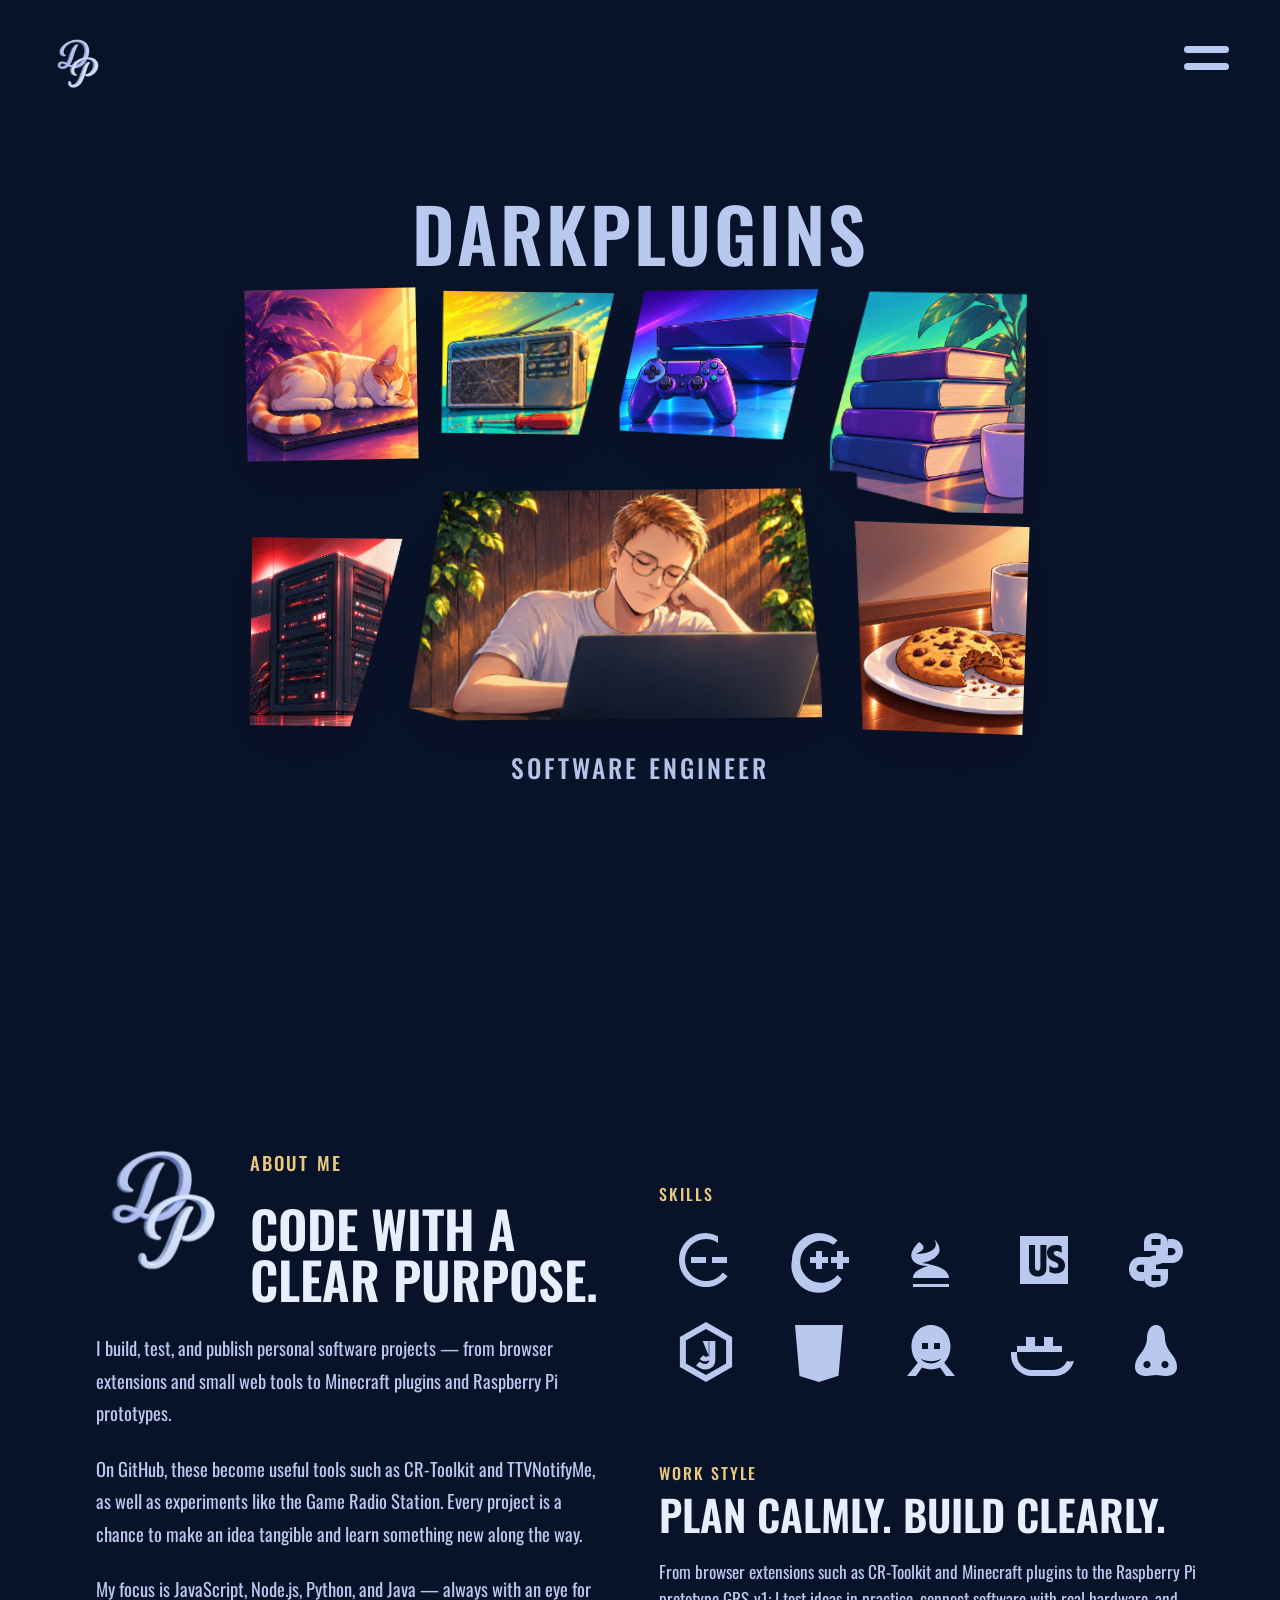
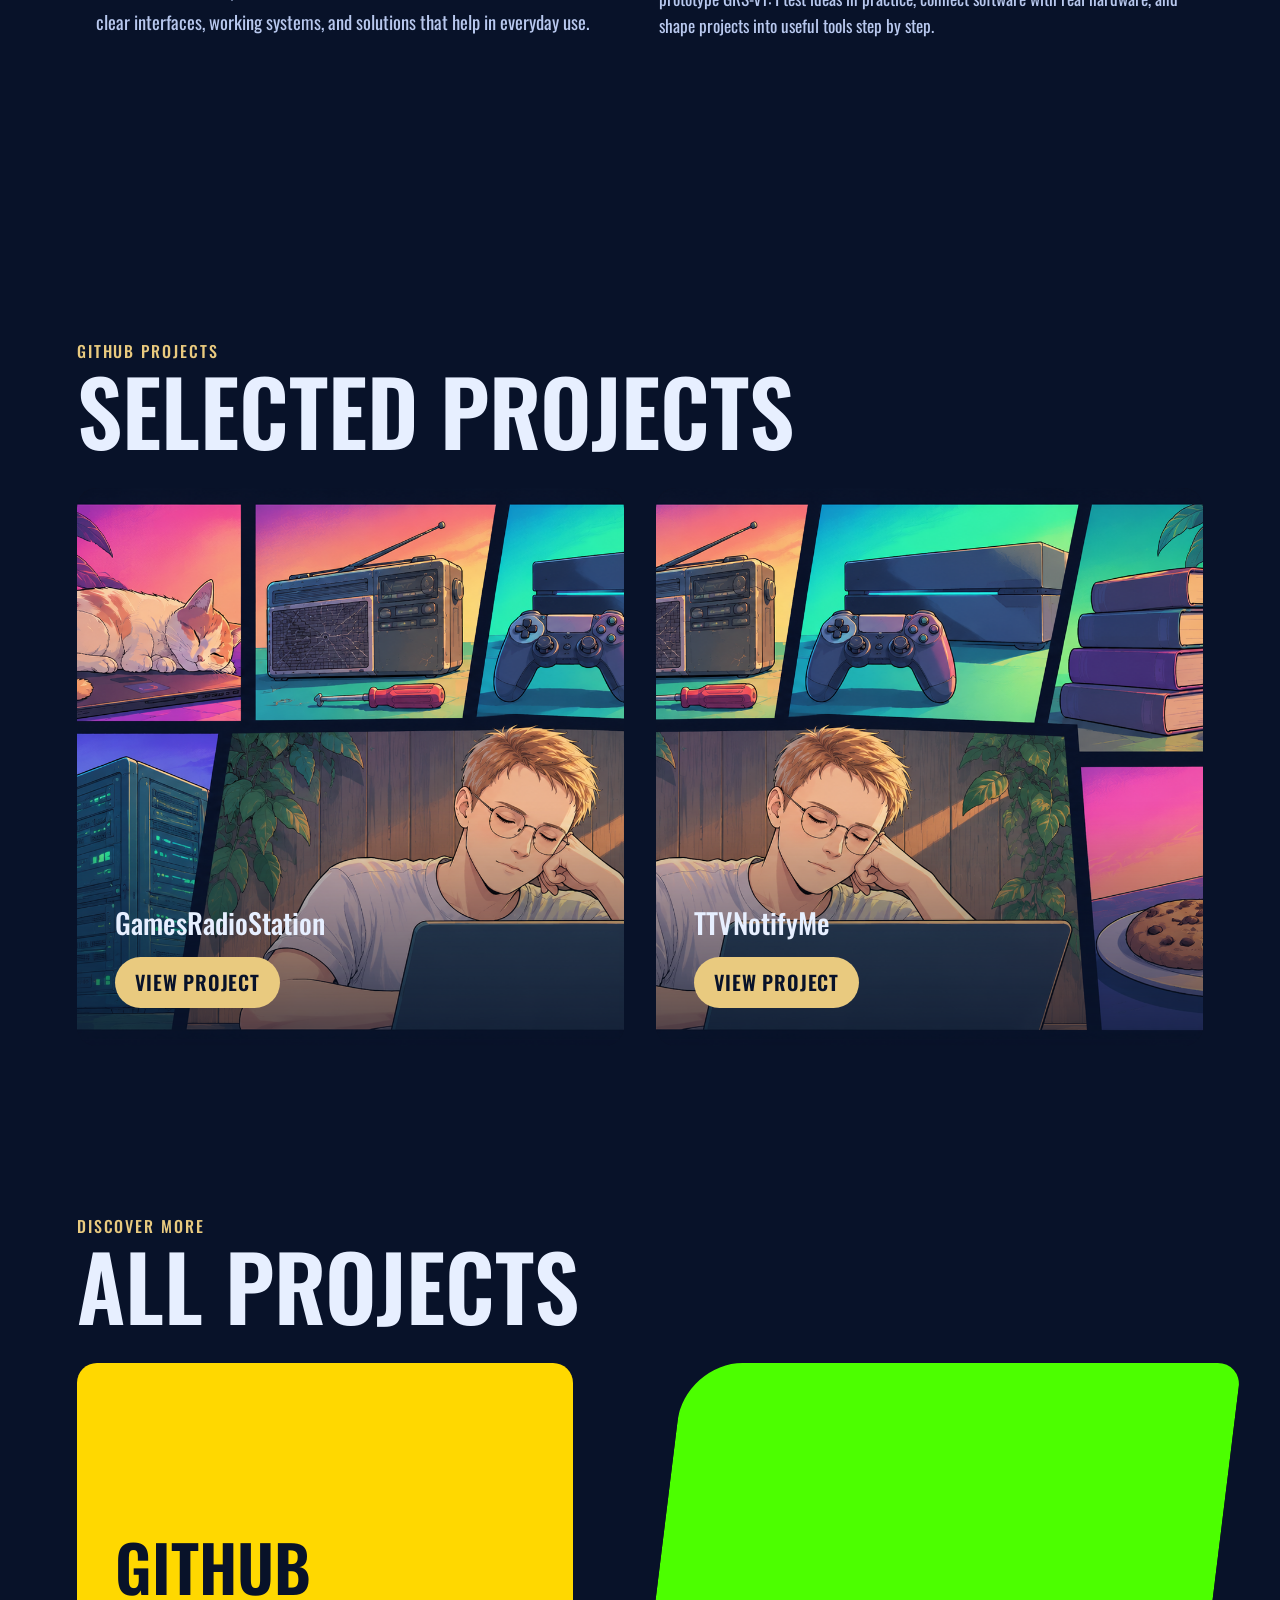
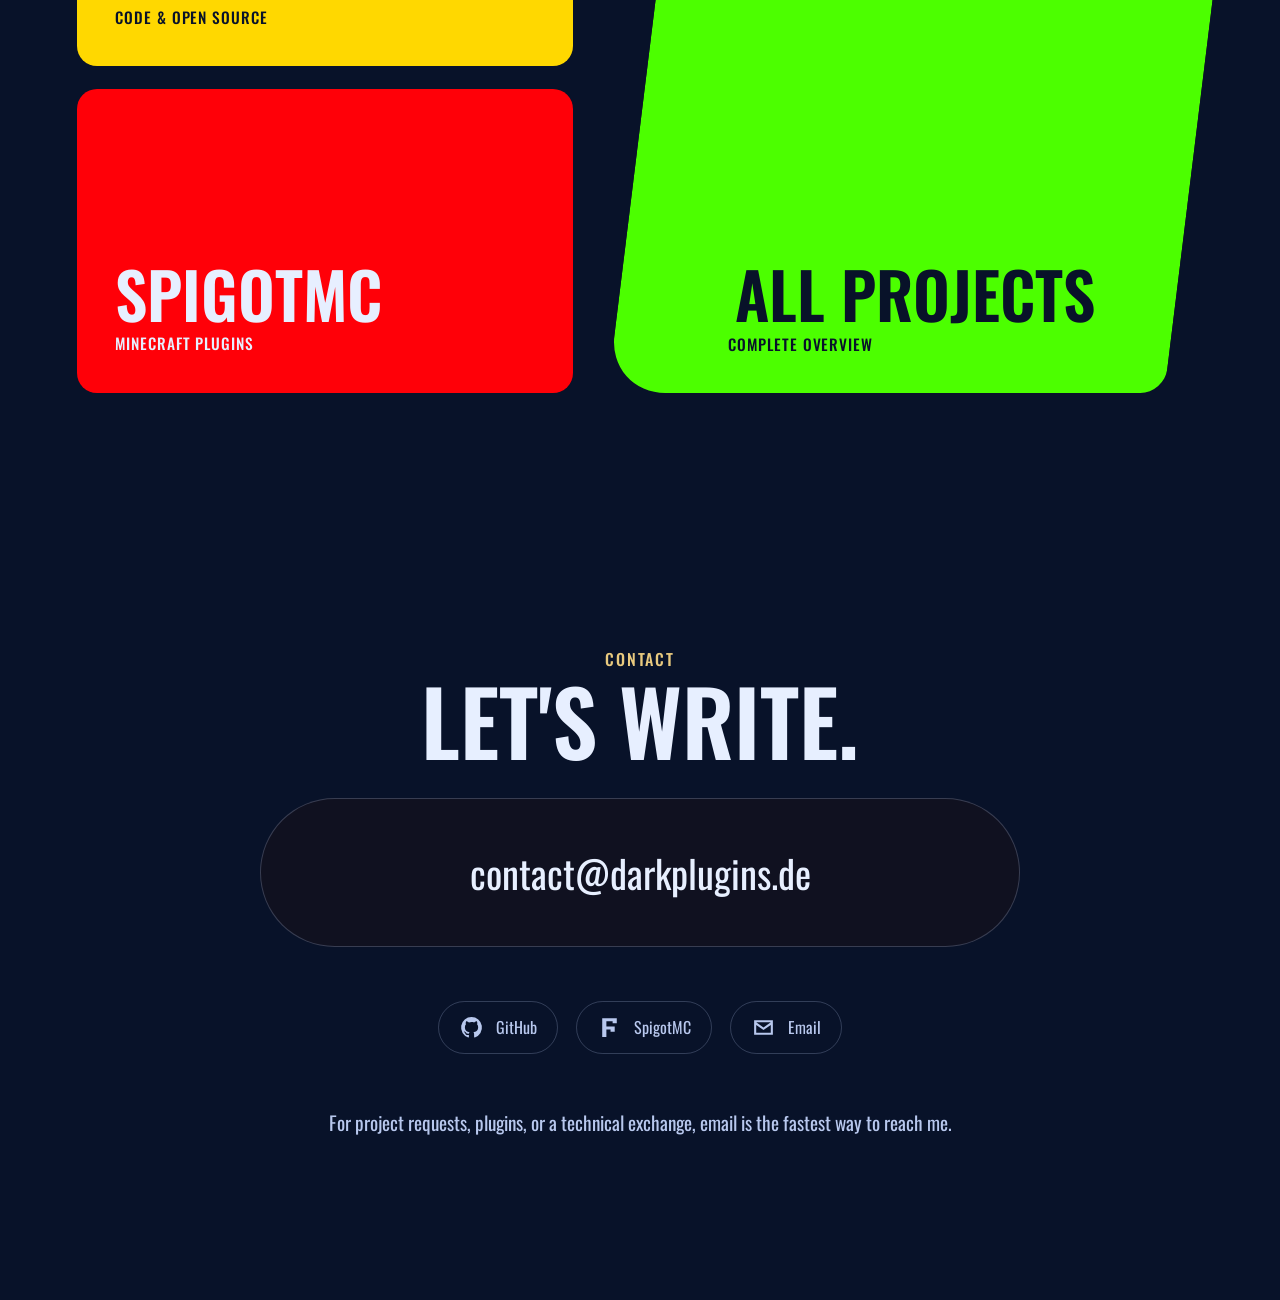
==== commit 59572d56: "feat: added translations" ====
--- a/index.html
+++ b/index.html
@@ -1,10 +1,10 @@
 <!doctype html>
-<html lang="de">
+<html lang="en">
   <head>
     <meta charset="utf-8">
     <meta name="viewport" content="width=device-width, initial-scale=1">
-    <meta name="description" content="Portfolio von DarkPlugins: Software, Plugins und Web-Projekte.">
-    <title>DarkPlugins · Portfolio</title>
+    <meta name="description" content="" data-i18n-content="meta.homeDescription">
+    <title data-i18n="meta.homeTitle">DarkPlugins · Portfolio</title>
     <link rel="preconnect" href="https://fonts.googleapis.com">
     <link rel="preconnect" href="https://fonts.gstatic.com" crossorigin>
     <link href="https://fonts.googleapis.com/css2?family=Oswald:wght@400;500;600&display=swap" rel="stylesheet">
@@ -14,31 +14,38 @@
   </head>
   <body>
     <header class="site-header">
-      <a class="logo" href="#start" aria-label="Zur Startseite">
+      <a class="logo" href="#home" data-i18n-aria-label="nav.homeAria" aria-label="Go to home">
         <img src="src/img/logo.png" alt="DarkPlugins Logo">
       </a>
       <details class="menu">
-        <summary aria-label="Menü öffnen"><span></span><span></span></summary>
-        <nav aria-label="Hauptnavigation">
-          <a href="#ueber-mich">Über mich</a>
-          <a href="#projekte">Projekte</a>
+        <summary data-i18n-aria-label="nav.openMenu" aria-label="Open menu"><span></span><span></span></summary>
+        <nav data-i18n-aria-label="nav.main" aria-label="Main navigation">
+          <div class="language-switcher">
+            <label for="language-select" data-i18n="language.label">Language</label>
+            <select id="language-select" data-language-select>
+              <option value="en" data-i18n="language.english">English</option>
+              <option value="de" data-i18n="language.german">German</option>
+            </select>
+          </div>
+          <a href="#about" data-i18n="nav.about">About</a>
+          <a href="#projects" data-i18n="nav.projects">Projects</a>
           <div class="menu-projects">
             <div class="menu-projects__head">
-              <a href="projects.html">Alle Projekte</a>
-              <button type="button" aria-label="Projektliste öffnen" aria-expanded="false" data-project-nav-toggle>
+              <a href="projects.html" data-i18n="nav.allProjects">All Projects</a>
+              <button type="button" data-i18n-aria-label="nav.openProjectList" aria-label="Open project list" aria-expanded="false" data-project-nav-toggle>
                 <svg viewBox="0 0 24 24" aria-hidden="true"><path d="m8 4 8 8-8 8"/></svg>
               </button>
             </div>
             <div class="menu-projects__list" data-project-nav-list hidden></div>
           </div>
-          <a href="#kontakt">Kontakt</a>
+          <a href="#contact" data-i18n="nav.contact">Contact</a>
         </nav>
       </details>
     </header>
 
-    <section class="page page-home" id="start">
+    <section class="page page-home" id="home">
       <h1 class="page-title">DarkPlugins</h1>
-      <main class="gallery" aria-label="Bildergalerie">
+      <main class="gallery" data-i18n-aria-label="home.galleryAria" aria-label="Portfolio gallery">
         <img class="picture" src="src/img/pfi/01.png" alt="">
         <img class="picture" src="src/img/pfi/02.png" alt="">
         <img class="picture" src="src/img/pfi/03.png" alt="">
@@ -47,120 +54,121 @@
         <img class="picture" src="src/img/pfi/06.png" alt="">
         <img class="picture" src="src/img/pfi/07.png" alt="">
       </main>
-      <p class="page-subtitle">Software Engineer</p>
+      <p class="page-subtitle" data-i18n="home.role">Software Engineer</p>
     </section>
 
-    <section class="page page-about" id="ueber-mich" aria-labelledby="about-title">
+    <section class="page page-about" id="about" data-i18n-aria-label="about.sectionAria" aria-labelledby="about-heading">
       <div class="about-grid">
         <div class="about-copy">
           <img class="about-logo" src="src/img/logo.png" alt="DarkPlugins Logo">
-          <p class="section-label">Über mich</p>
-          <h2 id="about-title">Code mit klarem Zweck.</h2>
-          <p>Ich baue, teste und veröffentliche persönliche Softwareprojekte – von Browser-Erweiterungen und kleinen Web-Tools bis zu Minecraft-Plugins und Raspberry-Pi-Prototypen.</p>
-          <p>Auf GitHub entstehen daraus praktische Werkzeuge wie CR-Toolkit und TTVNotifyMe, aber auch Experimente wie die Game Radio Station. Jedes Projekt ist eine Gelegenheit, eine Idee greifbar zu machen und dabei etwas Neues zu lernen.</p>
-          <p>Mein Schwerpunkt liegt auf JavaScript, Node.js, Python und Java – immer mit Blick auf klare Bedienung, funktionierende Systeme und Lösungen, die im Alltag wirklich helfen.</p>
+          <p class="section-label" data-i18n="about.label">About me</p>
+          <h2 id="about-heading" data-i18n="about.heading">Code with a clear purpose.</h2>
+          <p data-i18n="about.paragraph1">I build, test, and publish personal software projects — from browser extensions and small web tools to Minecraft plugins and Raspberry Pi prototypes.</p>
+          <p data-i18n="about.paragraph2">On GitHub, these become useful tools such as CR-Toolkit and TTVNotifyMe, as well as experiments like the Game Radio Station. Every project is a chance to make an idea tangible and learn something new along the way.</p>
+          <p data-i18n="about.paragraph3">My focus is JavaScript, Node.js, Python, and Java — always with an eye for clear interfaces, working systems, and solutions that help in everyday use.</p>
         </div>
 
         <div class="skills-panel">
-          <p class="section-label">Skills</p>
-          <div class="skill-grid" aria-label="Technologien">
+          <p class="section-label" data-i18n="about.skills">Skills</p>
+          <div class="skill-grid" data-i18n-aria-label="about.technologiesAria" aria-label="Technologies">
             <span class="skill-item" tabindex="0" aria-label="C Sharp"><svg class="skill-icon" viewBox="0 0 24 24" aria-hidden="true"><path d="M12 3a9 9 0 1 0 7.2 14.4l-1.6-1.2A7 7 0 1 1 12 5c1.5 0 2.9.5 4 1.3V4.1A9 9 0 0 0 12 3Zm-5 8h5v2H7v-2Zm7 0h5v2h-5v-2Z"/></svg><span class="skill-tooltip">C#</span></span>
             <span class="skill-item" tabindex="0" aria-label="C Plus Plus"><svg class="skill-icon" viewBox="0 0 24 24" aria-hidden="true"><path d="M3 12a9 9 0 0 1 15.2-6.5l-1.4 1.4A7 7 0 1 0 18.2 17l1.4 1.4A9 9 0 0 1 3 12Zm13-1h2V9h2v2h2v2h-2v2h-2v-2h-2v-2Zm-7 0h2V9h2v2h2v2h-2v2h-2v-2H9v-2Z"/></svg><span class="skill-tooltip">C++</span></span>
             <span class="skill-item" tabindex="0" aria-label="Java"><svg class="skill-icon" viewBox="0 0 24 24" aria-hidden="true"><path d="M8 6c3 2 1 3-1 4 5 0 8-2 6-5 4 4 1 7-4 8 7 1 9 3 9 5H6c0-2 2-3 5-4-5 0-8-3-3-8Zm-2 14h12v1H6v-1Z"/></svg><span class="skill-tooltip">Java</span></span>
             <span class="skill-item" tabindex="0" aria-label="JavaScript"><svg class="skill-icon" viewBox="0 0 24 24" aria-hidden="true"><path d="M4 4h16v16H4V4Zm3 3v7.5c0 2 1 3 3 3 1.8 0 2.8-1 2.8-3V7h-2v7.3c0 .8-.3 1.2-.9 1.2-.6 0-.9-.4-.9-1.2V7H7Zm9 0c-1.8 0-3 1-3 2.6 0 1.5.8 2.3 2.5 3 1 .4 1.3.7 1.3 1.2 0 .5-.4.8-1 .8-.8 0-1.4-.3-2-.8v2.1c.6.4 1.3.6 2.1.6 1.9 0 3.1-1 3.1-2.7 0-1.5-.8-2.4-2.6-3-.9-.4-1.2-.7-1.2-1.1 0-.4.3-.7.9-.7.6 0 1.2.2 1.8.6V7.4c-.5-.3-1.1-.4-1.9-.4Z"/></svg><span class="skill-tooltip">JavaScript</span></span>
             <span class="skill-item" tabindex="0" aria-label="Python"><svg class="skill-icon" viewBox="0 0 24 24" aria-hidden="true"><path d="M12 3c-3.3 0-4 1.8-4 3.4V9h4v2H6.5C4.6 11 3 12.7 3 15s1.6 4 3.5 4H8v-3H6.8c-.7 0-1.3-.5-1.3-1.2s.6-1.2 1.3-1.2H12c2.1 0 4-1.7 4-4V6.4C16 4.2 14.2 3 12 3Zm-1.5 2h3v2h-3V5Zm1.5 16c3.3 0 4-1.8 4-3.4V15h-4v-2h5.5c1.9 0 3.5-1.7 3.5-4s-1.6-4-3.5-4H16v3h1.2c.7 0 1.3.5 1.3 1.2s-.6 1.2-1.3 1.2H12c-2.1 0-4 1.7-4 4v3.4c0 2.2 1.8 3.4 4 3.4Zm1.5-2h-3v-2h3v2Z"/></svg><span class="skill-tooltip">Python</span></span>
             <span class="skill-item" tabindex="0" aria-label="Node.js"><svg class="skill-icon" viewBox="0 0 24 24" aria-hidden="true"><path d="m12 2 8.7 5v10L12 22l-8.7-5V7L12 2Zm0 2.3L5.3 8.2v7.6l6.7 3.9 6.7-3.9V8.2L12 4.3Zm-1.1 4h2.2v6.3c0 .9-.5 1.4-1.4 1.4-.7 0-1.3-.3-1.8-.8l-1.2 1.3c.8.8 1.8 1.3 3.1 1.3 2 0 3.3-1.2 3.3-3.1V8.3h-2.2v4.4c0 .6-.3.9-.8.9-.4 0-.7-.2-1-.5l-1.2 1.2c.5.5 1.1.8 1.8.8.7 0 1.3-.2 1.7-.6"/></svg><span class="skill-tooltip">Node.js</span></span>
-            <span class="skill-item" tabindex="0" aria-label="HTML und CSS"><svg class="skill-icon" viewBox="0 0 24 24" aria-hidden="true"><path d="m4 3 1.5 17L12 22l6.5-2.1L20 3H4Zm12.9 4H7.1l.2 2h9.4l-.3 3H7.6l.2 2h6.4l-.3 3.8-2 .6-2-.6-.1-1.8H8l.2 3.1 3.8 1.2 3.8-1.2L17 7h-.1Z"/></svg><span class="skill-tooltip">HTML / CSS</span></span>
+            <span class="skill-item" tabindex="0" aria-label="HTML and CSS"><svg class="skill-icon" viewBox="0 0 24 24" aria-hidden="true"><path d="m4 3 1.5 17L12 22l6.5-2.1L20 3H4Zm12.9 4H7.1l.2 2h9.4l-.3 3H7.6l.2 2h6.4l-.3 3.8-2 .6-2-.6-.1-1.8H8l.2 3.1 3.8 1.2 3.8-1.2L17 7h-.1Z"/></svg><span class="skill-tooltip">HTML / CSS</span></span>
             <span class="skill-item" tabindex="0" aria-label="Apache2"><svg class="skill-icon" viewBox="0 0 24 24" aria-hidden="true"><path d="M12 3c-3.7 0-6.5 3.1-6.5 7.2 0 2.1.8 4 2.1 5.4L4 20h3l2-2.8c.9.4 1.9.6 3 .6s2.1-.2 3-.6L17 20h3l-3.6-4.4c1.3-1.4 2.1-3.3 2.1-5.4C18.5 6.1 15.7 3 12 3Zm-3 6h2v2H9V9Zm4 0h2v2h-2V9Zm-4.5 5.2c1 .6 2.2.9 3.5.9s2.5-.3 3.5-.9c-.7 1-1.8 1.6-3.5 1.6s-2.8-.6-3.5-1.6Z"/></svg><span class="skill-tooltip">Apache2</span></span>
             <span class="skill-item" tabindex="0" aria-label="Docker"><svg class="skill-icon" viewBox="0 0 24 24" aria-hidden="true"><path d="M3 10h3V7h3v3h3V7h3v3h3v2H3v1c0 2.8 2.2 5 5 5h7c2.1 0 3.8-1.2 4.6-3 .8.2 1.6.2 2.4-.1-.7 2.8-3.2 5.1-6.3 5.1H8a7 7 0 0 1-7-7v-1h2V10Z"/></svg><span class="skill-tooltip">Docker</span></span>
             <span class="skill-item" tabindex="0" aria-label="Linux"><svg class="skill-icon" viewBox="0 0 24 24" aria-hidden="true"><path d="M12 3c-2.1 0-3 2.2-3 4.5 0 1.4-.6 2.8-1.4 4.1C6.6 13 5 14.5 5 17c0 2.2 1.8 3 4 3 .9 0 1.9-.3 3-.3s2.1.3 3 .3c2.2 0 4-.8 4-3 0-2.5-1.6-4-2.6-5.4C15.6 10.3 15 8.9 15 7.5 15 5.2 14.1 3 12 3Zm-3 12c.7 0 1.2.5 1.2 1.2S9.7 17.4 9 17.4s-1.2-.5-1.2-1.2S8.3 15 9 15Zm6 0c.7 0 1.2.5 1.2 1.2s-.5 1.2-1.2 1.2-1.2-.5-1.2-1.2S14.3 15 15 15Z"/></svg><span class="skill-tooltip">Linux</span></span>
           </div>
         </div>
 
-        <aside class="work-panel" aria-label="Arbeitsweise">
-          <p class="section-label">Arbeitsweise</p>
-          <h3>Ruhig planen. Klar umsetzen.</h3>
-          <p class="work-panel__text">Von Browser-Erweiterungen wie CR-Toolkit über Minecraft-Plugins bis zum Raspberry-Pi-Prototypen GRS-v1: Ich probiere Ideen praktisch aus, verbinde Software mit echter Hardware und bringe Projekte Schritt für Schritt in eine nutzbare Form.</p>
+        <aside class="work-panel" data-i18n-aria-label="about.workAria" aria-label="Work style">
+          <p class="section-label" data-i18n="about.workLabel">Work style</p>
+          <h3 data-i18n="about.workHeading">Plan calmly. Build clearly.</h3>
+          <p class="work-panel__text" data-i18n="about.workText">From browser extensions such as CR-Toolkit and Minecraft plugins to the Raspberry Pi prototype GRS-v1: I test ideas in practice, connect software with real hardware, and shape projects into useful tools step by step.</p>
         </aside>
       </div>
     </section>
 
-    <section class="page page-projects" id="projekte" aria-label="Projekte">
+    <section class="page page-projects" id="projects" data-i18n-aria-label="projects.sectionAria" aria-label="Projects">
       <div class="projects-content">
-        <p class="section-label">GitHub-Projekte</p>
-        <h2>Ausgewählte Projekte</h2>
+        <p class="section-label" data-i18n="projects.label">GitHub projects</p>
+        <h2 data-i18n="projects.heading">Selected projects</h2>
         <div class="project-grid">
           <a class="project-card project-card--grs" href="projects.html#grs-v1">
-            <img src="src/img/pfi/original.png" alt="Vorschau von GamesRadioStation">
+            <img src="src/img/pfi/original.png" data-i18n-alt="projects.grsAlt" alt="GamesRadioStation preview">
             <div class="project-card__content">
               <h3>GamesRadioStation</h3>
-              <span class="project-card__cta">Jetzt anschauen</span>
+              <span class="project-card__cta" data-i18n="projects.view">View project</span>
             </div>
           </a>
           <a class="project-card project-card--ttv" href="projects.html#ttvnotifyme">
-            <img src="src/img/pfi/original.png" alt="Vorschau von TTVNotifyMe">
+            <img src="src/img/pfi/original.png" data-i18n-alt="projects.ttvAlt" alt="TTVNotifyMe preview">
             <div class="project-card__content">
               <h3>TTVNotifyMe</h3>
-              <span class="project-card__cta">Jetzt anschauen</span>
+              <span class="project-card__cta" data-i18n="projects.view">View project</span>
             </div>
           </a>
         </div>
       </div>
     </section>
 
-    <section class="page page-all-projects" id="alle-projekte" aria-label="Alle Projekte">
+    <section class="page page-all-projects" id="all-projects" data-i18n-aria-label="projects.allSectionAria" aria-label="All projects">
       <div class="all-projects-content">
-        <p class="section-label">Entdecke mehr</p>
-        <h2>Alle Projekte</h2>
+        <p class="section-label" data-i18n="projects.discover">Discover more</p>
+        <h2 data-i18n="projects.allHeading">All projects</h2>
         <div class="category-grid">
           <a class="category-card category-github" href="https://github.com/DarkPlugins" target="_blank" rel="noreferrer">
-            <img src="src/img/projects/bg_github.png" alt="GitHub Projekte">
+            <img src="src/img/projects/bg_github.png" data-i18n-alt="projects.githubAlt" alt="GitHub projects">
             <span>GitHub</span>
-            <small>Code &amp; Open Source</small>
+            <small data-i18n="projects.githubSmall">Code &amp; open source</small>
           </a>
           <a class="category-card category-spigot" href="https://www.spigotmc.org/" target="_blank" rel="noreferrer">
-            <img src="src/img/projects/bg_spigotmc.png" alt="SpigotMC Projekte">
+            <img src="src/img/projects/bg_spigotmc.png" data-i18n-alt="projects.spigotAlt" alt="SpigotMC projects">
             <span>SpigotMC</span>
-            <small>Minecraft Plugins</small>
+            <small data-i18n="projects.spigotSmall">Minecraft plugins</small>
           </a>
           <a class="category-card category-all-projects" href="projects.html">
-            <img src="src/img/projects/bg_labs.png" alt="Alle Projekte ansehen">
-            <span>Alle Projekte</span>
-            <small>Komplette Übersicht</small>
+            <img src="src/img/projects/bg_labs.png" data-i18n-alt="projects.allAlt" alt="View all projects">
+            <span data-i18n="projects.allHeading">All projects</span>
+            <small data-i18n="projects.allSmall">Complete overview</small>
           </a>
         </div>
       </div>
     </section>
 
-    <section class="page page-contact" id="kontakt" aria-labelledby="contact-title">
+    <section class="page page-contact" id="contact" aria-labelledby="contact-heading">
       <div class="contact-content">
-        <p class="section-label">Kontakt</p>
-        <h2 id="contact-title">Lass uns schreiben.</h2>
-        <a class="contact-mail" href="mailto:contact@darkplugins.de" data-copy-text="contact@darkplugins.de" aria-label="E-Mail-Adresse kopieren">contact@darkplugins.de</a>
-        <div class="contact-links" aria-label="Direkte Links">
-          <a href="https://github.com/DarkPlugins" target="_blank" rel="noreferrer" aria-label="GitHub öffnen">
+        <p class="section-label" data-i18n="contact.label">Contact</p>
+        <h2 id="contact-heading" data-i18n="contact.heading">Let's write.</h2>
+        <a class="contact-mail" href="mailto:contact@darkplugins.de" data-copy-text="contact@darkplugins.de" data-i18n-aria-label="contact.copyEmail" aria-label="Copy email address">contact@darkplugins.de</a>
+        <div class="contact-links" data-i18n-aria-label="contact.linksAria" aria-label="Direct links">
+          <a href="https://github.com/DarkPlugins" target="_blank" rel="noreferrer" data-i18n-aria-label="contact.githubAria" aria-label="Open GitHub">
             <svg viewBox="0 0 24 24" aria-hidden="true"><path d="M12 2a10 10 0 0 0-3.16 19.49c.5.09.68-.22.68-.48v-1.87c-2.78.6-3.37-1.18-3.37-1.18-.45-1.16-1.11-1.47-1.11-1.47-.91-.62.07-.61.07-.61 1 .07 1.53 1.03 1.53 1.03.9 1.53 2.35 1.09 2.92.83.09-.65.35-1.09.64-1.34-2.22-.25-4.55-1.11-4.55-4.94 0-1.09.39-1.98 1.03-2.68-.1-.25-.45-1.27.1-2.64 0 0 .84-.27 2.75 1.02A9.58 9.58 0 0 1 12 6.82c.85 0 1.71.11 2.51.34 1.91-1.29 2.75-1.02 2.75-1.02.55 1.37.2 2.39.1 2.64.64.7 1.03 1.59 1.03 2.68 0 3.84-2.34 4.68-4.57 4.93.36.31.68.92.68 1.85v2.77c0 .27.18.58.69.48A10 10 0 0 0 12 2Z"/></svg>
             <span>GitHub</span>
           </a>
-          <a href="https://www.spigotmc.org/" target="_blank" rel="noreferrer" aria-label="SpigotMC öffnen">
+          <a href="https://www.spigotmc.org/" target="_blank" rel="noreferrer" data-i18n-aria-label="contact.spigotAria" aria-label="Open SpigotMC">
             <svg viewBox="0 0 24 24" aria-hidden="true"><path d="M5 3h14v5H9v3h8v5H9v5H5V3Zm4 5h6V6H9v2Zm0 8h4v-2H9v2Z"/></svg>
             <span>SpigotMC</span>
           </a>
-          <a href="mailto:contact@darkplugins.de" aria-label="E-Mail schreiben">
+          <a href="mailto:contact@darkplugins.de" data-i18n-aria-label="contact.emailAria" aria-label="Write an email">
             <svg viewBox="0 0 24 24" aria-hidden="true"><path d="M3 5h18v14H3V5Zm9 7 7-5H5l7 5Zm0 2.5L5 9.7V17h14V9.7l-7 4.8Z"/></svg>
-            <span>E-Mail</span>
+            <span data-i18n="contact.emailLabel">Email</span>
           </a>
         </div>
-        <p class="contact-note">Für Projektanfragen, Plugins oder einen technischen Austausch erreichst du mich am schnellsten per E-Mail.</p>
+        <p class="contact-note" data-i18n="contact.note">For project requests, plugins, or a technical exchange, email is the fastest way to reach me.</p>
       </div>
     </section>
 
     <div class="copy-notification" data-copy-notification role="status" aria-live="polite" hidden>
       <span class="copy-notification__check" aria-hidden="true">✓</span>
-      <span data-copy-notification-message>In Zwischenablage kopiert</span>
+      <span data-copy-notification-message data-i18n="notification.copied">Copied to clipboard</span>
     </div>
 
     <script src="src/js/project-data.js"></script>
+    <script src="src/js/i18n.js"></script>
     <script src="src/js/index.js"></script>
     <script src="src/js/notifications.js"></script>
   </body>
--- a/src/css/style.css
+++ b/src/css/style.css
@@ -140,6 +140,66 @@
   color: var(--color-text-hover);
   text-shadow: 0 0 12px var(--color-glow);
   outline: none;
+}
+
+.language-switcher {
+  display: grid;
+  width: min(100%, 240px);
+  gap: 8px;
+  margin-top: 8px;
+}
+
+.language-switcher label {
+  color: var(--color-text);
+  font-size: 1rem;
+  letter-spacing: .12em;
+  text-transform: uppercase;
+}
+
+.language-switcher select {
+  width: 100%;
+  padding: 10px 12px;
+  border: 1px solid var(--color-menu-border);
+  border-radius: 999px;
+  background: transparent;
+  color: var(--color-text-hover);
+  font: inherit;
+  font-size: 1rem;
+  cursor: pointer;
+}
+
+.language-switcher select:focus-visible {
+  border-color: var(--color-text-hover);
+  box-shadow: 0 0 12px var(--color-glow);
+  outline: none;
+}
+
+.language-switcher option {
+  background: var(--color-menu-surface);
+  color: var(--color-text-hover);
+}
+
+.menu nav > .language-switcher {
+  display: flex;
+  position: absolute;
+  align-items: center;
+  width: auto;
+  top: max(clamp(16px, 3vw, 42px), env(safe-area-inset-top));
+  left: clamp(32px, 5vw, 96px);
+  gap: 12px;
+  margin: 0;
+}
+
+.menu nav > .language-switcher label {
+  flex: 0 0 auto;
+  font-size: clamp(1.05rem, 1.3vw, 1.3rem);
+}
+
+.menu nav > .language-switcher select {
+  width: auto;
+  min-width: 132px;
+  padding: 11px 14px;
+  font-size: clamp(1.05rem, 1.3vw, 1.3rem);
 }
 
 .menu-projects {
@@ -1194,13 +1254,13 @@
   --modal-color-end: var(--color-spigot-hover-end);
 }
 
-.project-modal[data-theme="Web & Erweiterungen"] {
+.project-modal[data-theme="Web & Extensions"] {
   --modal-color-start: var(--color-github-hover-start);
   --modal-color-end: var(--color-github-hover-end);
 }
 
-.project-modal[data-theme="Prototypen & Hardware"],
-.project-modal[data-theme="Tools & Analyse"] {
+.project-modal[data-theme="Prototypes & Hardware"],
+.project-modal[data-theme="Tools & Analysis"] {
   --modal-color-start: var(--color-labs-hover-start);
   --modal-color-end: var(--color-labs-hover-end);
 }
@@ -1391,6 +1451,9 @@
 }
 
 .modal-project-status {
+  display: flex;
+  flex-wrap: wrap;
+  align-items: center;
   gap: 7px;
   margin-top: 14px;
 }
@@ -1646,6 +1709,22 @@
     padding: 20px 24px 22px;
   }
 
+  .menu nav > .language-switcher {
+    top: max(20px, env(safe-area-inset-top));
+    left: 24px;
+    gap: 8px;
+  }
+
+  .menu nav > .language-switcher label,
+  .menu nav > .language-switcher select {
+    font-size: 1rem;
+  }
+
+  .menu nav > .language-switcher select {
+    min-width: 0;
+    padding: 9px 10px;
+  }
+
   .project-modal__content h2 {
     margin: 4px 0 14px;
     font-size: clamp(2.7rem, 13vw, 4.4rem);
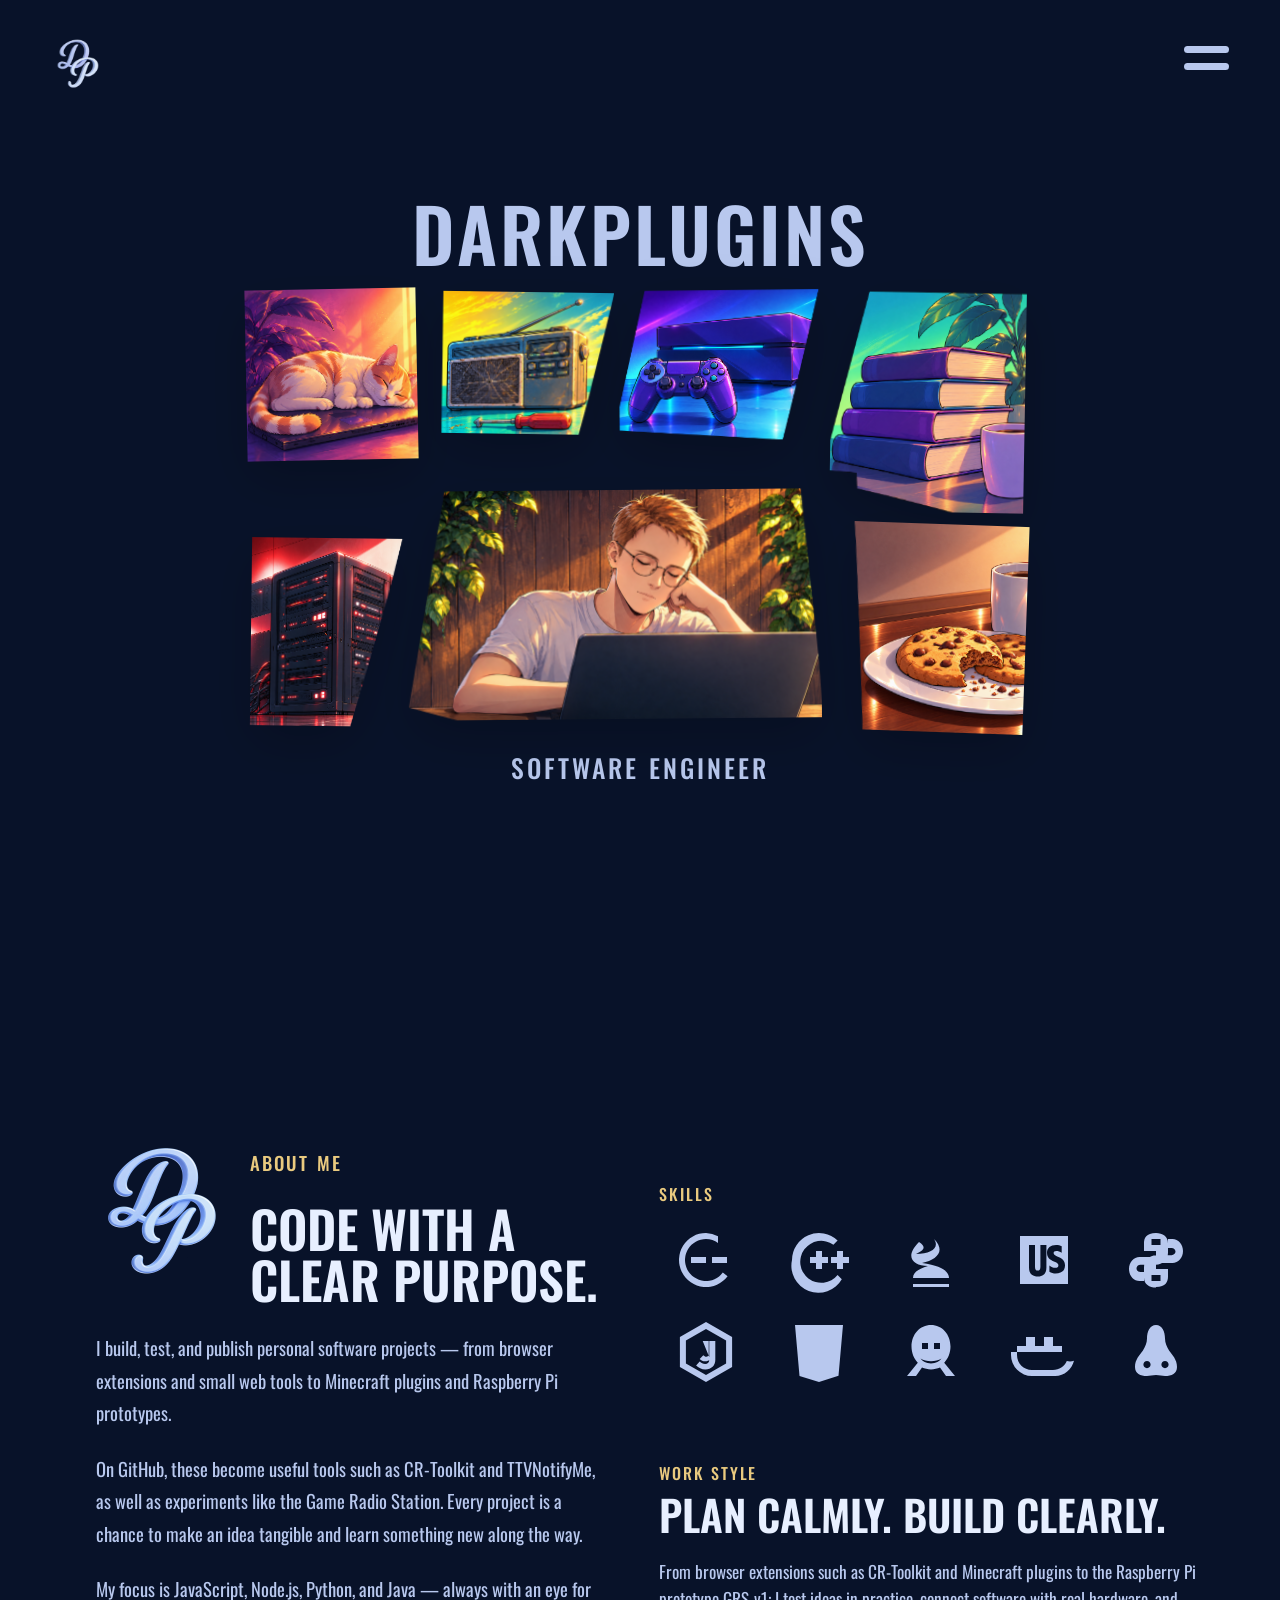
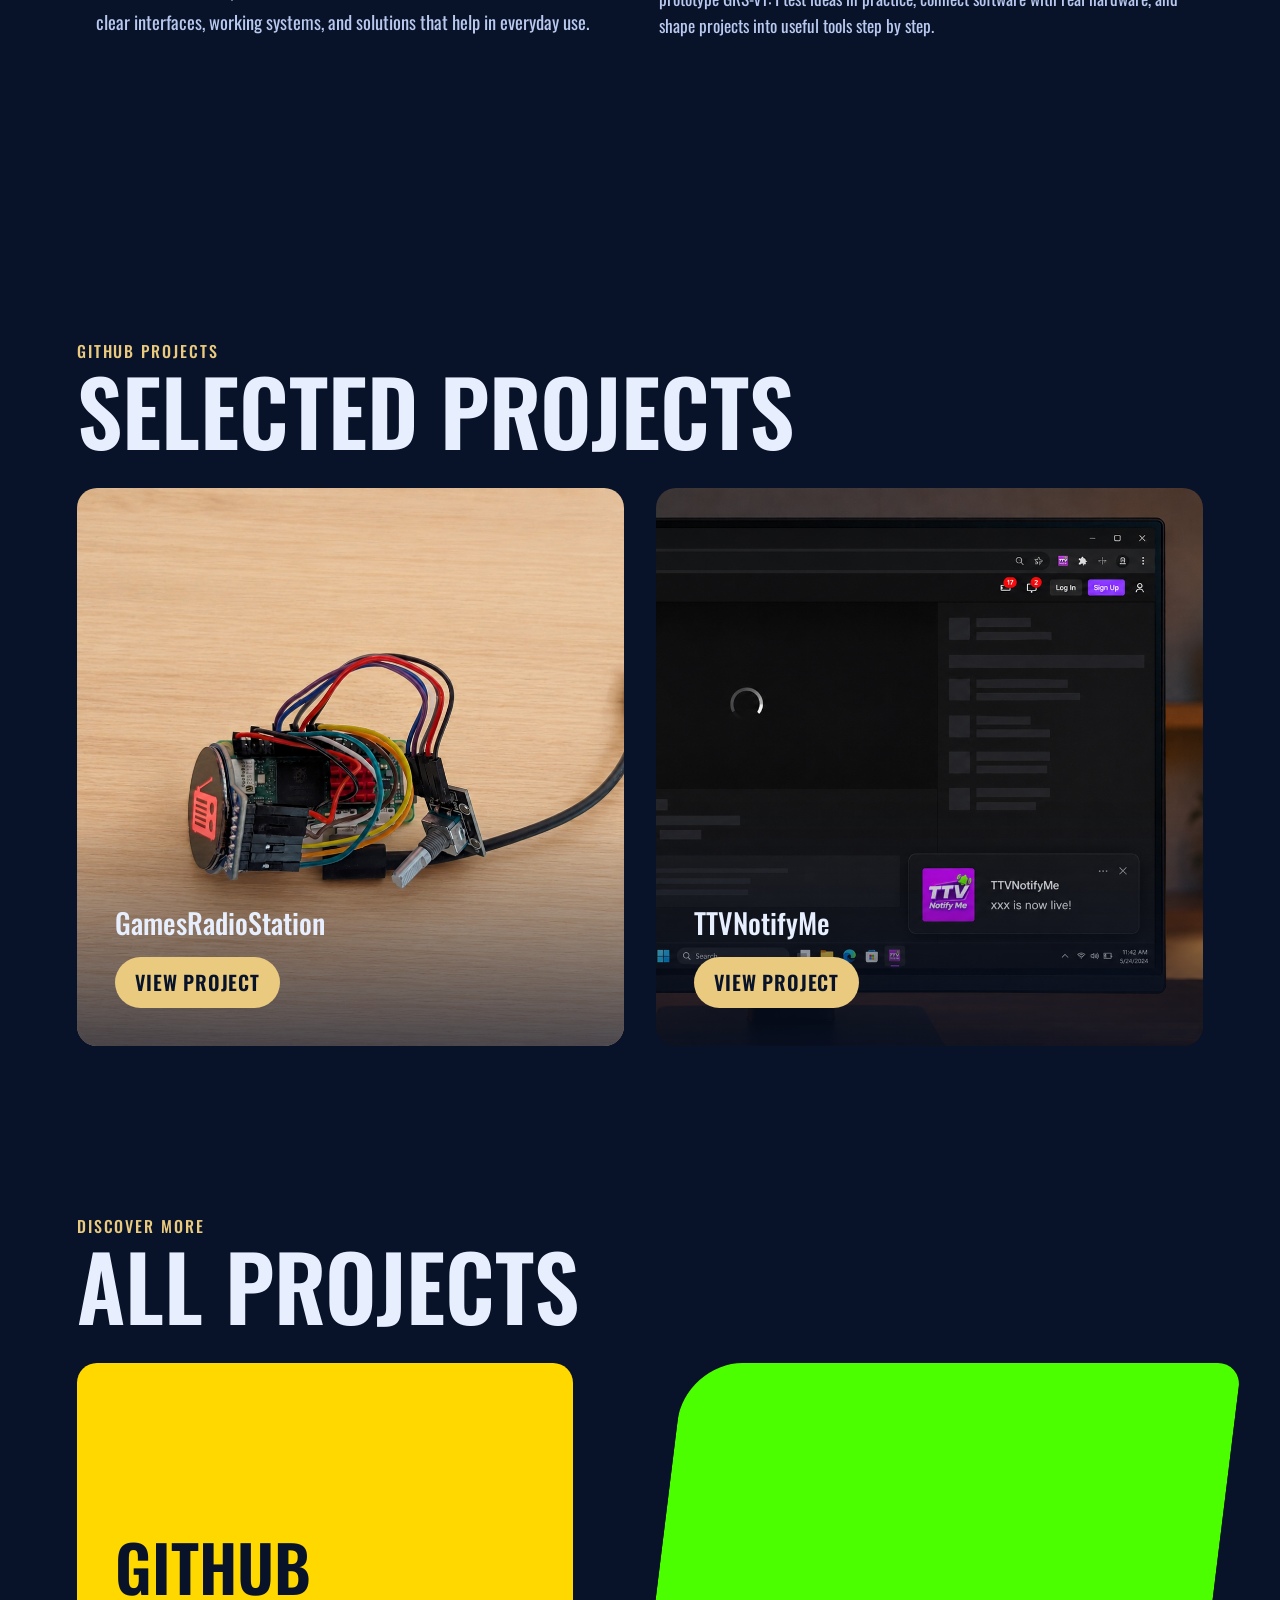
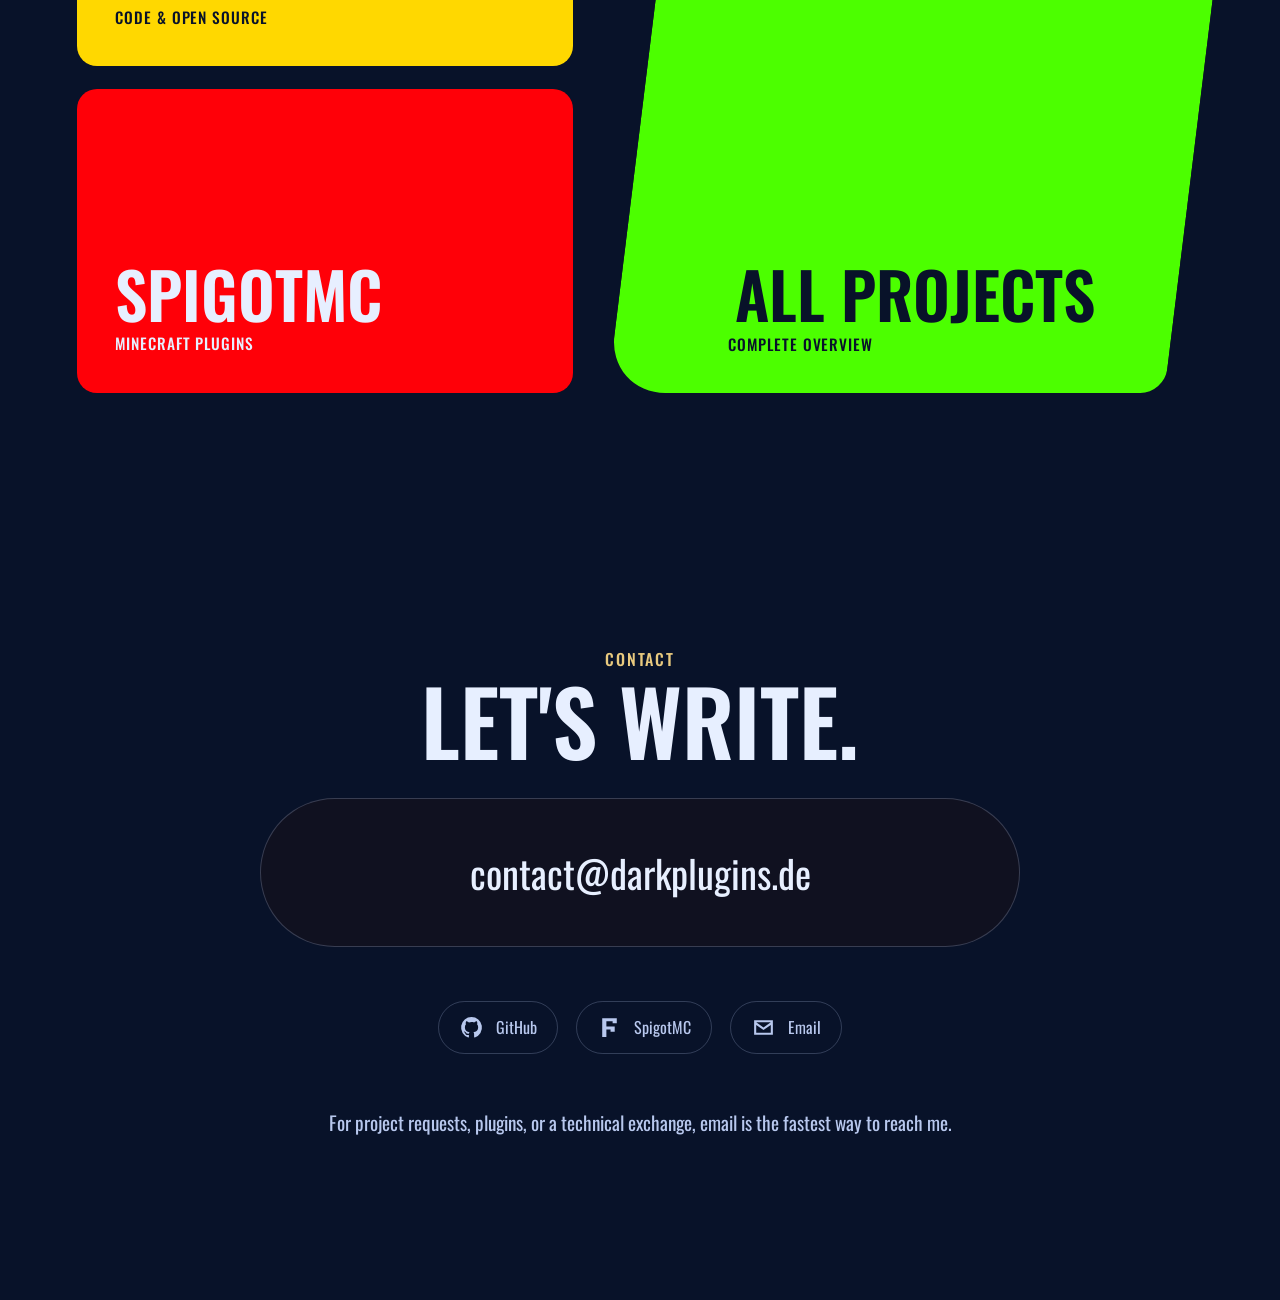
==== commit 7a62353c: "style: added new images, made some changes to text & layout" ====
--- a/index.html
+++ b/index.html
@@ -10,9 +10,13 @@
     <link href="https://fonts.googleapis.com/css2?family=Oswald:wght@400;500;600&display=swap" rel="stylesheet">
     <link rel="stylesheet" href="src/css/variables.css">
     <link rel="stylesheet" href="src/css/style.css">
+    <link rel="stylesheet" href="src/css/preloader.css">
     <link rel="stylesheet" href="src/css/notifications.css">
   </head>
-  <body>
+  <body class="is-loading">
+    <div class="preloader" data-preloader role="status" data-i18n-aria-label="preloader.loading" aria-label="Loading page">
+      <img class="preloader__logo" src="src/img/logo128.png" alt="DarkPlugins">
+    </div>
     <header class="site-header">
       <a class="logo" href="#home" data-i18n-aria-label="nav.homeAria" aria-label="Go to home">
         <img src="src/img/logo.png" alt="DarkPlugins Logo">
@@ -60,7 +64,7 @@
     <section class="page page-about" id="about" data-i18n-aria-label="about.sectionAria" aria-labelledby="about-heading">
       <div class="about-grid">
         <div class="about-copy">
-          <img class="about-logo" src="src/img/logo.png" alt="DarkPlugins Logo">
+          <img class="about-logo" src="src/img/logo128.png" alt="DarkPlugins Logo">
           <p class="section-label" data-i18n="about.label">About me</p>
           <h2 id="about-heading" data-i18n="about.heading">Code with a clear purpose.</h2>
           <p data-i18n="about.paragraph1">I build, test, and publish personal software projects — from browser extensions and small web tools to Minecraft plugins and Raspberry Pi prototypes.</p>
@@ -98,14 +102,14 @@
         <h2 data-i18n="projects.heading">Selected projects</h2>
         <div class="project-grid">
           <a class="project-card project-card--grs" href="projects.html#grs-v1">
-            <img src="src/img/pfi/original.png" data-i18n-alt="projects.grsAlt" alt="GamesRadioStation preview">
+            <img src="src/img/projects/grs/vl_01.png" data-i18n-alt="projects.grsAlt" alt="GamesRadioStation preview">
             <div class="project-card__content">
               <h3>GamesRadioStation</h3>
               <span class="project-card__cta" data-i18n="projects.view">View project</span>
             </div>
           </a>
           <a class="project-card project-card--ttv" href="projects.html#ttvnotifyme">
-            <img src="src/img/pfi/original.png" data-i18n-alt="projects.ttvAlt" alt="TTVNotifyMe preview">
+            <img src="src/img/projects/ttvnotifyme/bel_01.png" data-i18n-alt="projects.ttvAlt" alt="TTVNotifyMe preview">
             <div class="project-card__content">
               <h3>TTVNotifyMe</h3>
               <span class="project-card__cta" data-i18n="projects.view">View project</span>
@@ -168,7 +172,8 @@
     </div>
 
     <script src="src/js/project-data.js"></script>
-    <script src="src/js/i18n.js"></script>
+    <script src="src/js/preloader.js"></script>
+    <script src="src/js/translations.js"></script>
     <script src="src/js/index.js"></script>
     <script src="src/js/notifications.js"></script>
   </body>
--- a/src/css/preloader.css
+++ b/src/css/preloader.css
@@ -0,0 +1,53 @@
+.is-loading {
+  overflow: hidden;
+}
+
+.preloader {
+  display: grid;
+  position: fixed;
+  z-index: 1000;
+  inset: 0;
+  place-items: center;
+  background: var(--color-background);
+  opacity: 1;
+  visibility: visible;
+  transition: opacity 420ms ease, visibility 420ms ease;
+}
+
+.preloader.is-ready {
+  opacity: 0;
+  visibility: hidden;
+  pointer-events: none;
+}
+
+.preloader__logo {
+  width: clamp(100px, 10vw, 154px);
+  height: auto;
+  filter: drop-shadow(0 0 18px var(--color-glow));
+  animation: preloader-breathe 2.4s ease-in-out infinite;
+}
+
+@keyframes preloader-breathe {
+  0%,
+  100% {
+    opacity: .78;
+    transform: scale(.9);
+  }
+
+  50% {
+    opacity: 1;
+    transform: scale(1.08);
+  }
+}
+
+.preloader[hidden] {
+  display: none;
+}
+
+@media (prefers-reduced-motion: reduce) {
+  .preloader,
+  .preloader__logo {
+    transition-duration: 0ms;
+    animation: none;
+  }
+}
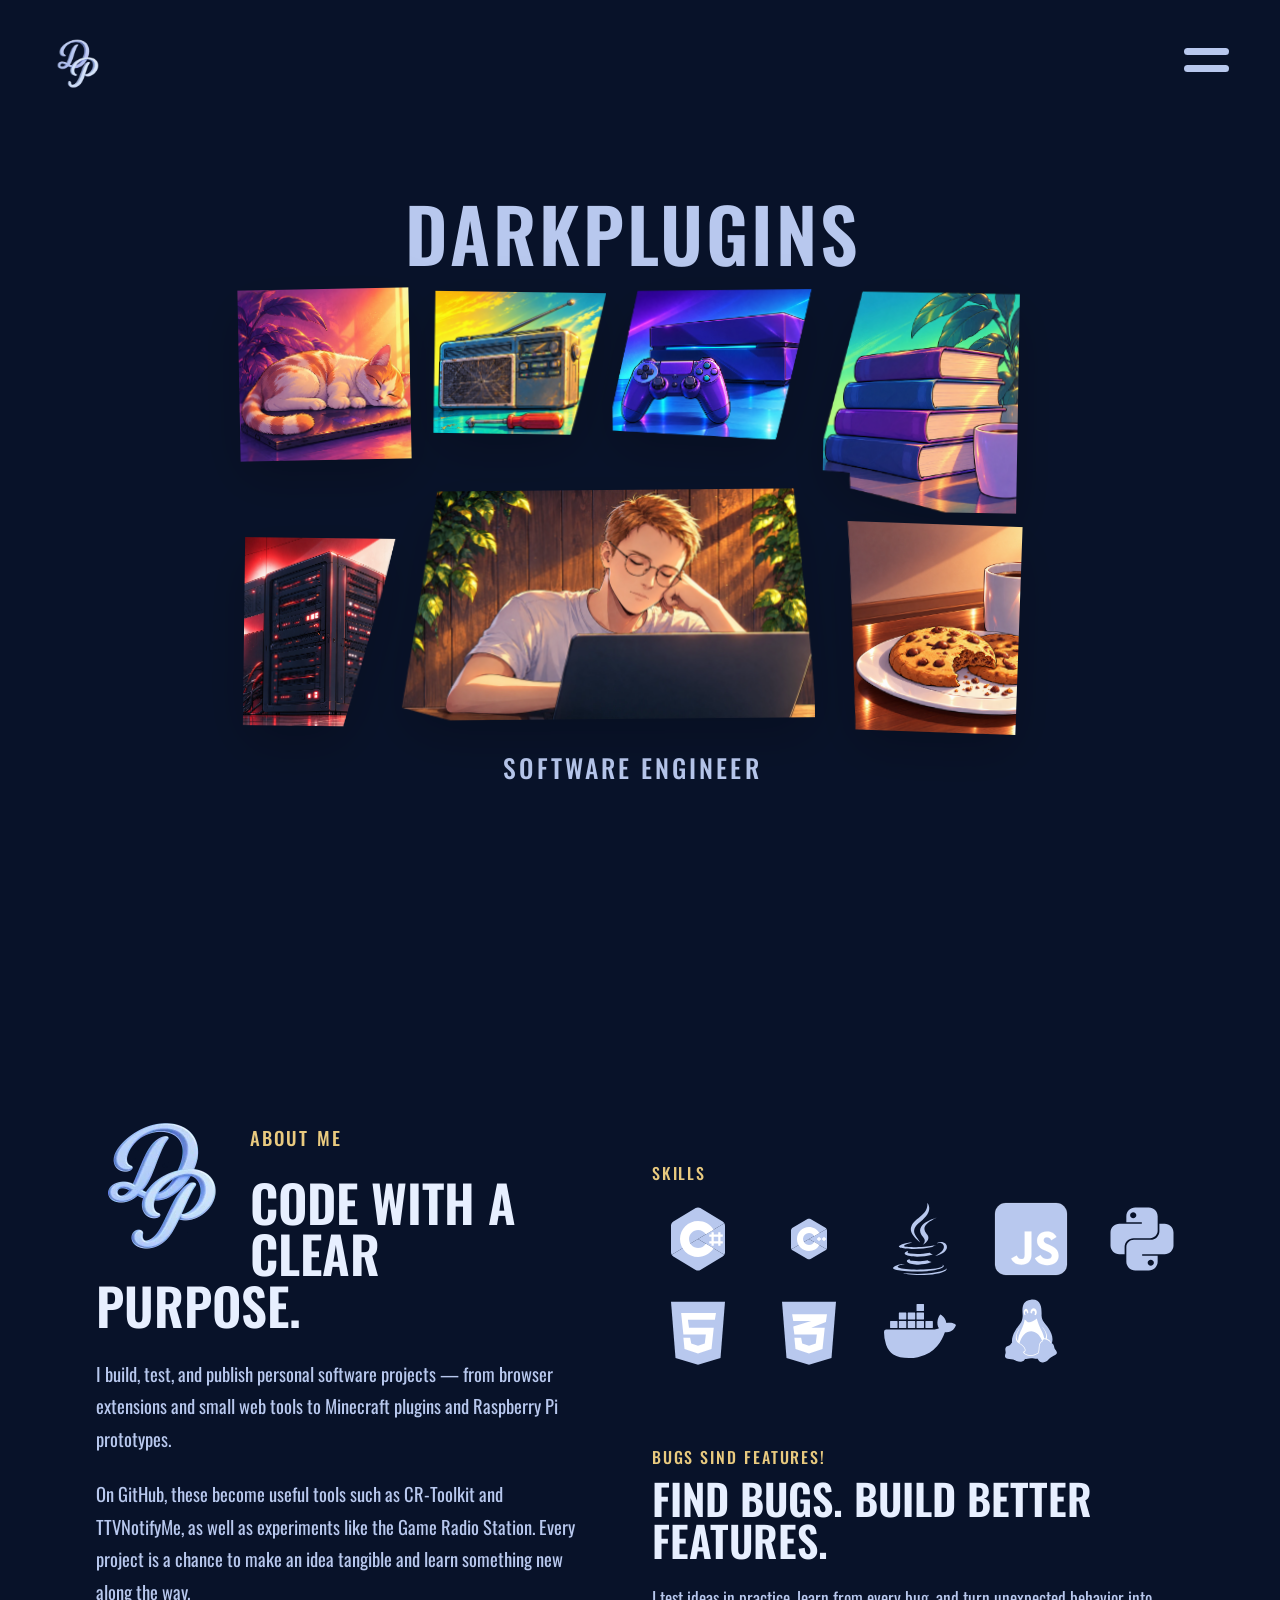
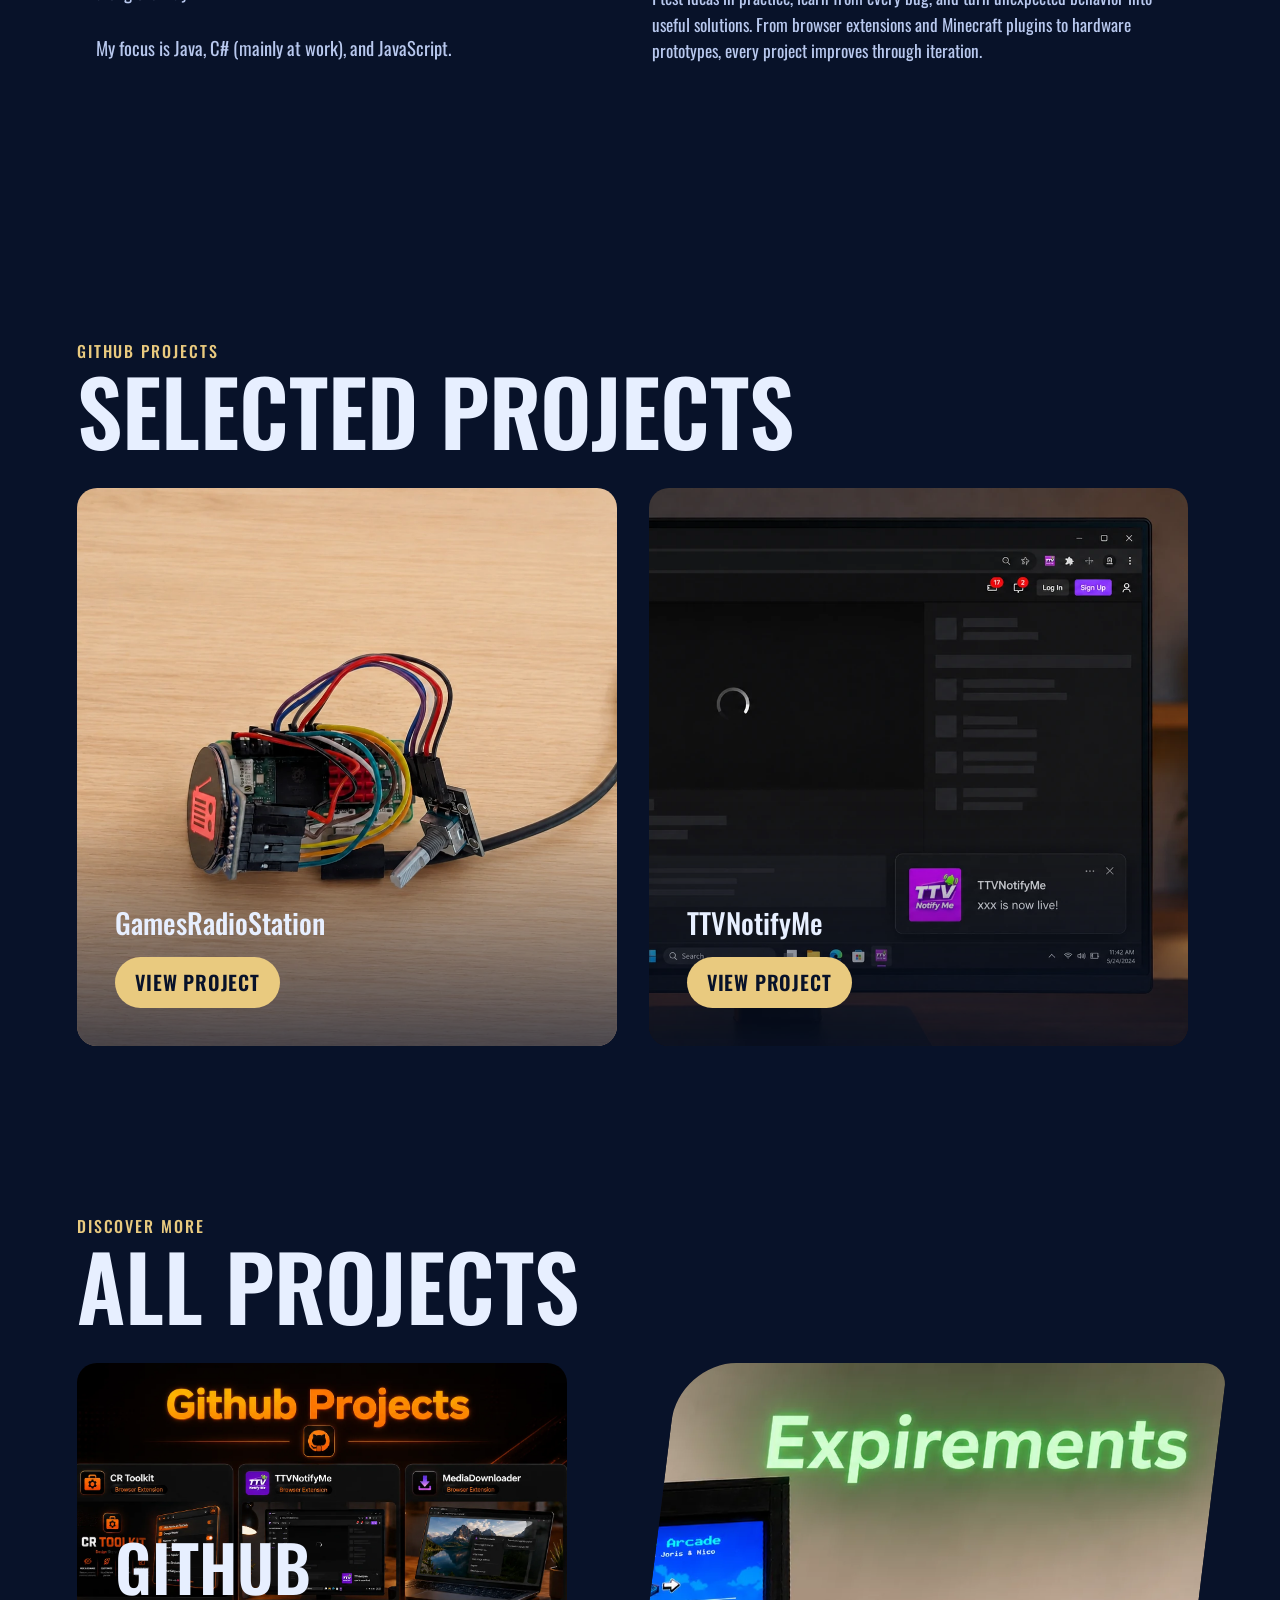
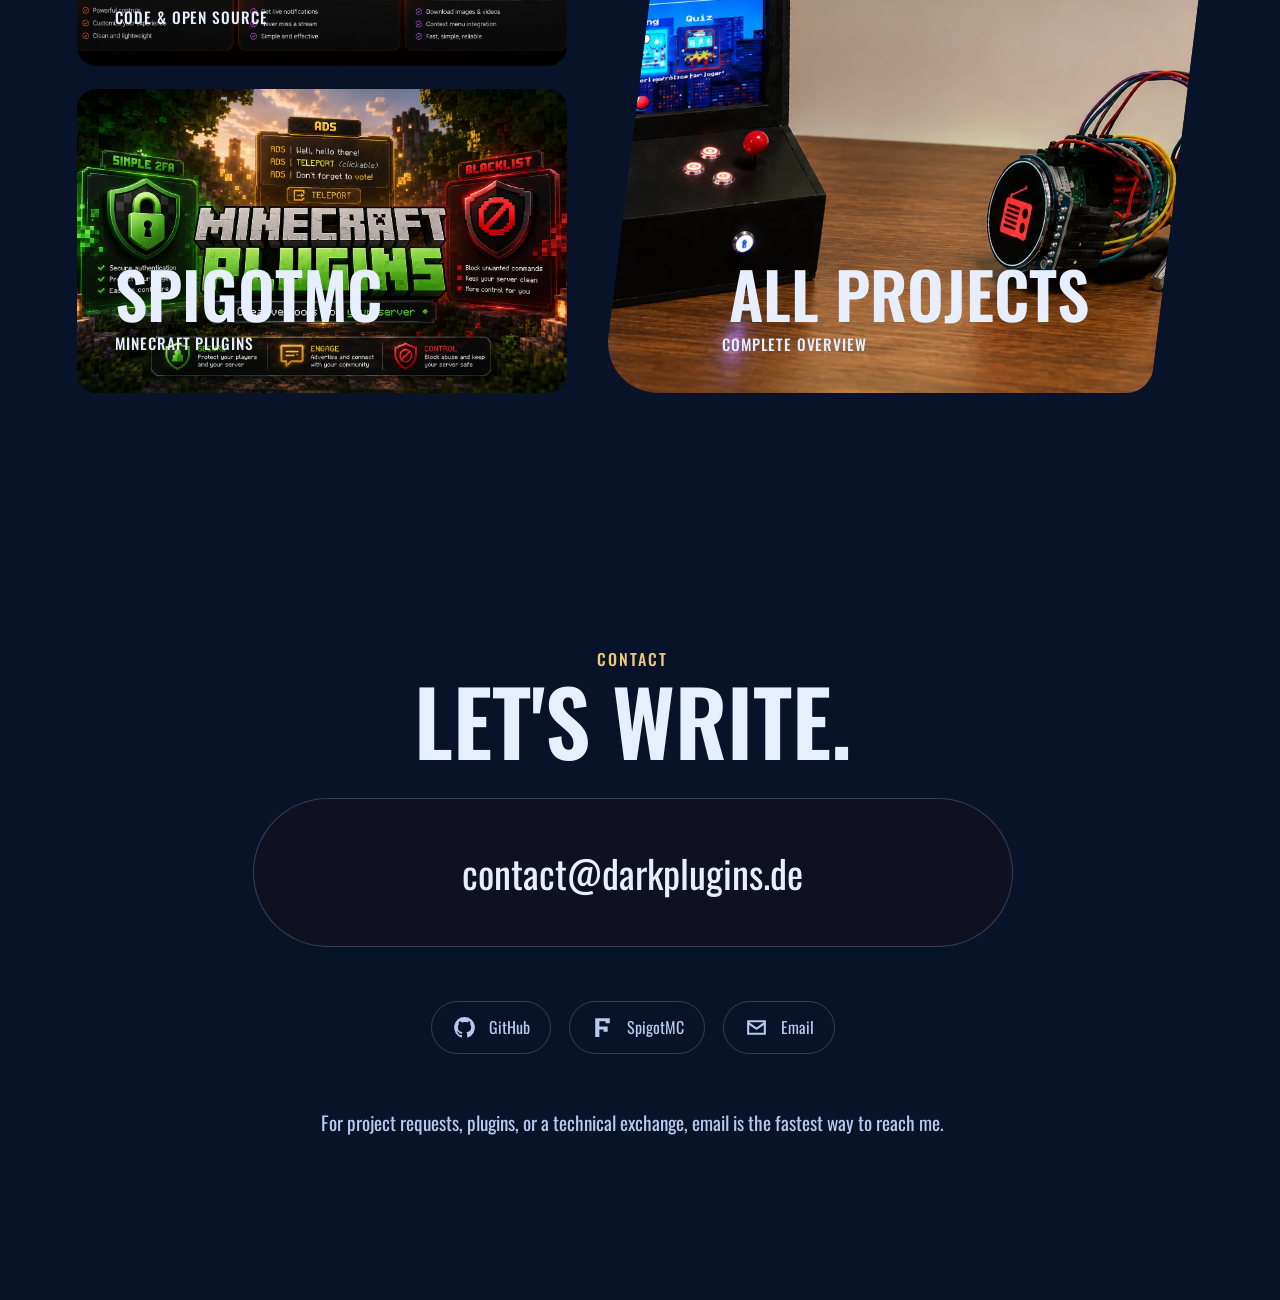
==== commit 68a93cd8: "style: added missing pictures, made adjustments to design & text & optimization" ====
--- a/index.html
+++ b/index.html
@@ -3,8 +3,11 @@
   <head>
     <meta charset="utf-8">
     <meta name="viewport" content="width=device-width, initial-scale=1">
-    <meta name="description" content="" data-i18n-content="meta.homeDescription">
+    <meta name="description" content="DarkPlugins portfolio featuring Java, C#, JavaScript and Node.js projects, web tools, browser extensions, Minecraft plugins and Raspberry Pi prototypes.">
+    <meta name="keywords" content="DarkPlugins, software engineer, software portfolio, Java, C#, JavaScript, Node.js, HTML, CSS, web development, browser extensions, Minecraft plugins, SpigotMC, Raspberry Pi, Linux, hardware prototypes, arcade machine, desktop applications">
+    <meta name="theme-color" content="#081229">
     <title data-i18n="meta.homeTitle">DarkPlugins · Portfolio</title>
+    <link rel="icon" type="image/webp" sizes="128x128" href="src/img/logo128.webp">
     <link rel="preconnect" href="https://fonts.googleapis.com">
     <link rel="preconnect" href="https://fonts.gstatic.com" crossorigin>
     <link href="https://fonts.googleapis.com/css2?family=Oswald:wght@400;500;600&display=swap" rel="stylesheet">
@@ -13,13 +16,38 @@
     <link rel="stylesheet" href="src/css/preloader.css">
     <link rel="stylesheet" href="src/css/notifications.css">
   </head>
+  <!--
+            .__....._             _.....__,
+              .": o :':         ;': o :".
+              `. `-' .'.       .'. `-' .'
+                `---'             `---'
+
+      _...----...      ...   ...      ...----..._
+  .-'__..-""'----    `.  `"`  .'    ----'""-..__`-.
+  '.-'   _.--"""'       `-._.-'       '"""--._   `-.`
+  '  .-"'                  :                  `"-.  `
+    '   `.              _.'"'._              .'   `
+          `.       ,.-'"       "'-.,       .'
+            `.                           .'
+              `-._                   _.-'
+                  `"'--...___...--'"`
+
+
+  __        __ _           _                       _   
+  \ \      / /| |__   __ _| |_ ___    _   _ _ __ | |  
+    \ \ /\ / / | '_ \ / _` | __/ __|  | | | | '_ \| |  
+    \ V  V /  | | | | (_| | |_\__ \  | |_| | |_) |_|  
+      \_/\_/   |_| |_|\__,_|\__|___/   \__,_| .__/(_)  
+                                              |_|        
+  -->   
   <body class="is-loading">
     <div class="preloader" data-preloader role="status" data-i18n-aria-label="preloader.loading" aria-label="Loading page">
-      <img class="preloader__logo" src="src/img/logo128.png" alt="DarkPlugins">
+      <img class="preloader__logo" src="src/img/logo128.webp" alt="DarkPlugins" width="128" height="128" decoding="async">
     </div>
+    <a class="skip-link" href="#home" data-i18n="nav.skipToContent">Skip to content</a>
     <header class="site-header">
       <a class="logo" href="#home" data-i18n-aria-label="nav.homeAria" aria-label="Go to home">
-        <img src="src/img/logo.png" alt="DarkPlugins Logo">
+        <img src="src/img/logo.webp" alt="DarkPlugins Logo" width="280" height="280" decoding="async">
       </a>
       <details class="menu">
         <summary data-i18n-aria-label="nav.openMenu" aria-label="Open menu"><span></span><span></span></summary>
@@ -36,11 +64,11 @@
           <div class="menu-projects">
             <div class="menu-projects__head">
               <a href="projects.html" data-i18n="nav.allProjects">All Projects</a>
-              <button type="button" data-i18n-aria-label="nav.openProjectList" aria-label="Open project list" aria-expanded="false" data-project-nav-toggle>
+              <button type="button" data-i18n-aria-label="nav.openProjectList" aria-label="Open project list" aria-controls="project-nav-list" aria-expanded="false" data-project-nav-toggle>
                 <svg viewBox="0 0 24 24" aria-hidden="true"><path d="m8 4 8 8-8 8"/></svg>
               </button>
             </div>
-            <div class="menu-projects__list" data-project-nav-list hidden></div>
+            <div class="menu-projects__list" id="project-nav-list" data-project-nav-list hidden></div>
           </div>
           <a href="#contact" data-i18n="nav.contact">Contact</a>
         </nav>
@@ -49,22 +77,22 @@
 
     <section class="page page-home" id="home">
       <h1 class="page-title">DarkPlugins</h1>
-      <main class="gallery" data-i18n-aria-label="home.galleryAria" aria-label="Portfolio gallery">
-        <img class="picture" src="src/img/pfi/01.png" alt="">
-        <img class="picture" src="src/img/pfi/02.png" alt="">
-        <img class="picture" src="src/img/pfi/03.png" alt="">
-        <img class="picture" src="src/img/pfi/04.png" alt="">
-        <img class="picture" src="src/img/pfi/05.png" alt="">
-        <img class="picture" src="src/img/pfi/06.png" alt="">
-        <img class="picture" src="src/img/pfi/07.png" alt="">
-      </main>
+      <div class="gallery" role="img" data-i18n-aria-label="home.galleryAria" aria-label="Portfolio gallery">
+        <img class="picture" src="src/img/pfi/01.webp" alt="" width="1254" height="1254" loading="eager" fetchpriority="high" decoding="sync">
+        <img class="picture" src="src/img/pfi/02.webp" alt="" width="1376" height="1143" loading="eager" fetchpriority="high" decoding="sync">
+        <img class="picture" src="src/img/pfi/03.webp" alt="" width="1454" height="1086" loading="eager" fetchpriority="high" decoding="sync">
+        <img class="picture" src="src/img/pfi/04.webp" alt="" width="1180" height="1333" loading="eager" fetchpriority="high" decoding="sync">
+        <img class="picture" src="src/img/pfi/05.webp" alt="" width="1122" height="1402" loading="eager" fetchpriority="high" decoding="sync">
+        <img class="picture" src="src/img/pfi/06.webp" alt="" width="1660" height="920" loading="eager" fetchpriority="high" decoding="sync">
+        <img class="picture" src="src/img/pfi/07.webp" alt="" width="1149" height="1369" loading="eager" fetchpriority="high" decoding="sync">
+      </div>
       <p class="page-subtitle" data-i18n="home.role">Software Engineer</p>
     </section>
 
     <section class="page page-about" id="about" data-i18n-aria-label="about.sectionAria" aria-labelledby="about-heading">
       <div class="about-grid">
         <div class="about-copy">
-          <img class="about-logo" src="src/img/logo128.png" alt="DarkPlugins Logo">
+          <img class="about-logo" src="src/img/logo128.webp" alt="DarkPlugins Logo" width="128" height="128" loading="lazy" decoding="async">
           <p class="section-label" data-i18n="about.label">About me</p>
           <h2 id="about-heading" data-i18n="about.heading">Code with a clear purpose.</h2>
           <p data-i18n="about.paragraph1">I build, test, and publish personal software projects — from browser extensions and small web tools to Minecraft plugins and Raspberry Pi prototypes.</p>
@@ -75,23 +103,141 @@
         <div class="skills-panel">
           <p class="section-label" data-i18n="about.skills">Skills</p>
           <div class="skill-grid" data-i18n-aria-label="about.technologiesAria" aria-label="Technologies">
-            <span class="skill-item" tabindex="0" aria-label="C Sharp"><svg class="skill-icon" viewBox="0 0 24 24" aria-hidden="true"><path d="M12 3a9 9 0 1 0 7.2 14.4l-1.6-1.2A7 7 0 1 1 12 5c1.5 0 2.9.5 4 1.3V4.1A9 9 0 0 0 12 3Zm-5 8h5v2H7v-2Zm7 0h5v2h-5v-2Z"/></svg><span class="skill-tooltip">C#</span></span>
-            <span class="skill-item" tabindex="0" aria-label="C Plus Plus"><svg class="skill-icon" viewBox="0 0 24 24" aria-hidden="true"><path d="M3 12a9 9 0 0 1 15.2-6.5l-1.4 1.4A7 7 0 1 0 18.2 17l1.4 1.4A9 9 0 0 1 3 12Zm13-1h2V9h2v2h2v2h-2v2h-2v-2h-2v-2Zm-7 0h2V9h2v2h2v2h-2v2h-2v-2H9v-2Z"/></svg><span class="skill-tooltip">C++</span></span>
-            <span class="skill-item" tabindex="0" aria-label="Java"><svg class="skill-icon" viewBox="0 0 24 24" aria-hidden="true"><path d="M8 6c3 2 1 3-1 4 5 0 8-2 6-5 4 4 1 7-4 8 7 1 9 3 9 5H6c0-2 2-3 5-4-5 0-8-3-3-8Zm-2 14h12v1H6v-1Z"/></svg><span class="skill-tooltip">Java</span></span>
-            <span class="skill-item" tabindex="0" aria-label="JavaScript"><svg class="skill-icon" viewBox="0 0 24 24" aria-hidden="true"><path d="M4 4h16v16H4V4Zm3 3v7.5c0 2 1 3 3 3 1.8 0 2.8-1 2.8-3V7h-2v7.3c0 .8-.3 1.2-.9 1.2-.6 0-.9-.4-.9-1.2V7H7Zm9 0c-1.8 0-3 1-3 2.6 0 1.5.8 2.3 2.5 3 1 .4 1.3.7 1.3 1.2 0 .5-.4.8-1 .8-.8 0-1.4-.3-2-.8v2.1c.6.4 1.3.6 2.1.6 1.9 0 3.1-1 3.1-2.7 0-1.5-.8-2.4-2.6-3-.9-.4-1.2-.7-1.2-1.1 0-.4.3-.7.9-.7.6 0 1.2.2 1.8.6V7.4c-.5-.3-1.1-.4-1.9-.4Z"/></svg><span class="skill-tooltip">JavaScript</span></span>
-            <span class="skill-item" tabindex="0" aria-label="Python"><svg class="skill-icon" viewBox="0 0 24 24" aria-hidden="true"><path d="M12 3c-3.3 0-4 1.8-4 3.4V9h4v2H6.5C4.6 11 3 12.7 3 15s1.6 4 3.5 4H8v-3H6.8c-.7 0-1.3-.5-1.3-1.2s.6-1.2 1.3-1.2H12c2.1 0 4-1.7 4-4V6.4C16 4.2 14.2 3 12 3Zm-1.5 2h3v2h-3V5Zm1.5 16c3.3 0 4-1.8 4-3.4V15h-4v-2h5.5c1.9 0 3.5-1.7 3.5-4s-1.6-4-3.5-4H16v3h1.2c.7 0 1.3.5 1.3 1.2s-.6 1.2-1.3 1.2H12c-2.1 0-4 1.7-4 4v3.4c0 2.2 1.8 3.4 4 3.4Zm1.5-2h-3v-2h3v2Z"/></svg><span class="skill-tooltip">Python</span></span>
-            <span class="skill-item" tabindex="0" aria-label="Node.js"><svg class="skill-icon" viewBox="0 0 24 24" aria-hidden="true"><path d="m12 2 8.7 5v10L12 22l-8.7-5V7L12 2Zm0 2.3L5.3 8.2v7.6l6.7 3.9 6.7-3.9V8.2L12 4.3Zm-1.1 4h2.2v6.3c0 .9-.5 1.4-1.4 1.4-.7 0-1.3-.3-1.8-.8l-1.2 1.3c.8.8 1.8 1.3 3.1 1.3 2 0 3.3-1.2 3.3-3.1V8.3h-2.2v4.4c0 .6-.3.9-.8.9-.4 0-.7-.2-1-.5l-1.2 1.2c.5.5 1.1.8 1.8.8.7 0 1.3-.2 1.7-.6"/></svg><span class="skill-tooltip">Node.js</span></span>
-            <span class="skill-item" tabindex="0" aria-label="HTML and CSS"><svg class="skill-icon" viewBox="0 0 24 24" aria-hidden="true"><path d="m4 3 1.5 17L12 22l6.5-2.1L20 3H4Zm12.9 4H7.1l.2 2h9.4l-.3 3H7.6l.2 2h6.4l-.3 3.8-2 .6-2-.6-.1-1.8H8l.2 3.1 3.8 1.2 3.8-1.2L17 7h-.1Z"/></svg><span class="skill-tooltip">HTML / CSS</span></span>
-            <span class="skill-item" tabindex="0" aria-label="Apache2"><svg class="skill-icon" viewBox="0 0 24 24" aria-hidden="true"><path d="M12 3c-3.7 0-6.5 3.1-6.5 7.2 0 2.1.8 4 2.1 5.4L4 20h3l2-2.8c.9.4 1.9.6 3 .6s2.1-.2 3-.6L17 20h3l-3.6-4.4c1.3-1.4 2.1-3.3 2.1-5.4C18.5 6.1 15.7 3 12 3Zm-3 6h2v2H9V9Zm4 0h2v2h-2V9Zm-4.5 5.2c1 .6 2.2.9 3.5.9s2.5-.3 3.5-.9c-.7 1-1.8 1.6-3.5 1.6s-2.8-.6-3.5-1.6Z"/></svg><span class="skill-tooltip">Apache2</span></span>
-            <span class="skill-item" tabindex="0" aria-label="Docker"><svg class="skill-icon" viewBox="0 0 24 24" aria-hidden="true"><path d="M3 10h3V7h3v3h3V7h3v3h3v2H3v1c0 2.8 2.2 5 5 5h7c2.1 0 3.8-1.2 4.6-3 .8.2 1.6.2 2.4-.1-.7 2.8-3.2 5.1-6.3 5.1H8a7 7 0 0 1-7-7v-1h2V10Z"/></svg><span class="skill-tooltip">Docker</span></span>
-            <span class="skill-item" tabindex="0" aria-label="Linux"><svg class="skill-icon" viewBox="0 0 24 24" aria-hidden="true"><path d="M12 3c-2.1 0-3 2.2-3 4.5 0 1.4-.6 2.8-1.4 4.1C6.6 13 5 14.5 5 17c0 2.2 1.8 3 4 3 .9 0 1.9-.3 3-.3s2.1.3 3 .3c2.2 0 4-.8 4-3 0-2.5-1.6-4-2.6-5.4C15.6 10.3 15 8.9 15 7.5 15 5.2 14.1 3 12 3Zm-3 12c.7 0 1.2.5 1.2 1.2S9.7 17.4 9 17.4s-1.2-.5-1.2-1.2S8.3 15 9 15Zm6 0c.7 0 1.2.5 1.2 1.2s-.5 1.2-1.2 1.2-1.2-.5-1.2-1.2S14.3 15 15 15Z"/></svg><span class="skill-tooltip">Linux</span></span>
+            <span class="skill-item" tabindex="0" aria-label="C Sharp">
+              <svg class="skill-icon skill-icon--csharp" viewBox="0 0 32 32" fill="none" aria-hidden="true">
+                <g stroke-width="0"/>
+                <g stroke-linecap="round" stroke-linejoin="round"/>
+                <g>
+                <path d="M27.6947 22.9999C27.883 22.6617 28 22.2807 28 21.9385V10.0613C28 9.71913 27.8831 9.33818 27.6947 9L16 16L27.6947 22.9999Z" fill="#b8c8ee"/>
+                <path d="M17.0395 29.7433L26.9611 23.8047C27.2469 23.6336 27.5067 23.3382 27.695 23L16.0003 16L4.30566 23C4.49398 23.3382 4.75382 23.6337 5.03955 23.8047L14.9611 29.7433C15.5326 30.0855 16.468 30.0855 17.0395 29.7433Z" fill="#b8c8ee"/>
+                <path d="M27.6947 8.99996C27.5064 8.6617 27.2465 8.36629 26.9608 8.19521L17.0392 2.25662C16.4677 1.91446 15.5323 1.91446 14.9608 2.25662L5.03922 8.19521C4.46761 8.53729 4 9.37709 4 10.0613V21.9386C4 22.2807 4.11694 22.6618 4.30533 23L16 16L27.6947 8.99996Z" fill="#b8c8ee"/>
+                <path d="M16.0385 24C11.6061 24 8 20.4112 8 16C8 11.5888 11.6061 8 16.0385 8C18.8458 8 21.4674 9.47569 22.919 11.8618L19.4765 13.9265C18.7492 12.736 17.4399 12 16.0385 12C13.8222 12 12.0193 13.7944 12.0193 16C12.0193 18.2056 13.8222 20 16.0385 20C17.4362 20 18.7421 19.2681 19.4707 18.0832L22.9205 20.1359C21.4692 22.5234 18.8467 24 16.0385 24Z" fill="white"/>
+                <path fill-rule="evenodd" clip-rule="evenodd" d="M25.0001 13V13.9974H22.9999V13H22.0001V13.9974H21V15H22.0001V16.9948H21V18H22.0001V19H22.9999L23 18H25.0001V19H25.9999V18H27V17H25.9999V15H27V13.9974H25.9999V13H25.0001ZM25.0001 17V15H22.9999V16.9948L25.0001 17Z" fill="white"/>
+                </g>
+              </svg>
+              <span class="skill-tooltip">C#</span>
+            </span>
+            <span class="skill-item" tabindex="0" aria-label="C Plus Plus">
+              <svg class="skill-icon skill-icon--cplusplus" viewBox="0 0 64 64" fill="none" aria-hidden="true">
+                <g stroke-width="0"/>
+                <g stroke-linecap="round" stroke-linejoin="round"/>
+                <g>
+                <path d="M47.593 41.008c.251-.435.407-.925.407-1.365V24.367c0-.44-.156-.93-.407-1.364L32 32.005l15.593 9.003z" fill="#b8c8ee"/>
+                <path d="m33.386 49.68 13.228-7.637c.381-.22.728-.6.979-1.035L32 32.005l-15.593 9.003c.251.435.598.815.979 1.035l13.228 7.637c.762.44 2.01.44 2.772 0z" fill="#b8c8ee"/>
+                <path d="M47.593 23.003c-.251-.436-.598-.815-.979-1.035L33.386 14.33c-.762-.44-2.01-.44-2.772 0l-13.228 7.638c-.762.44-1.386 1.52-1.386 2.4v15.275c0 .44.156.93.407 1.365L32 32.005l15.593-9.002z" fill="#b8c8ee"/>
+                <path d="M32 42.672c-5.882 0-10.667-4.785-10.667-10.667S26.118 21.338 32 21.338c3.795 0 7.335 2.043 9.237 5.33l-4.616 2.672A5.356 5.356 0 0 0 32 26.672a5.34 5.34 0 0 0-5.333 5.333A5.34 5.34 0 0 0 32 37.34a5.356 5.356 0 0 0 4.621-2.669l4.616 2.671A10.705 10.705 0 0 1 32 42.671z" fill="#ffffff"/>
+                <path d="M42.667 31.413H41.48v-1.186h-1.185v1.186h-1.185v1.185h1.185v1.185h1.185v-1.185h1.186v-1.185zM47.111 31.413h-1.185v-1.186H44.74v1.186h-1.185v1.185h1.185v1.185h1.185v-1.185h1.185v-1.185z" fill="#ffffff"/>
+                </g>
+              </svg>
+              <span class="skill-tooltip">C++</span>
+            </span>
+            <span class="skill-item" tabindex="0" aria-label="Java">
+              <svg class="skill-icon skill-icon--java" viewBox="0 0 32 32" fill="none" aria-hidden="true">
+                <g stroke-width="0"/>
+                <g stroke-linecap="round" stroke-linejoin="round"/>
+                <g>
+                <path d="M16.0497 8.44062C22.6378 3.32607 19.2566 0 19.2566 0C19.7598 5.28738 13.813 6.53583 12.2189 10.1692C11.1312 12.6485 12.9638 14.8193 16.0475 17.5554C15.7749 16.9494 15.3544 16.3606 14.9288 15.7645C13.4769 13.7313 11.9645 11.6132 16.0497 8.44062Z" fill="#b8c8ee"/>
+                <path d="M17.1015 18.677C17.1015 18.677 19.0835 17.0779 17.5139 15.3008C12.1931 9.27186 23.3333 6.53583 23.3333 6.53583C16.5317 9.8125 17.5471 11.7574 19.2567 14.1202C21.0871 16.6538 17.1015 18.677 17.1015 18.677Z" fill="#b8c8ee"/>
+                <path d="M22.937 23.4456C29.0423 20.3258 26.2195 17.3278 24.2492 17.7317C23.7662 17.8305 23.5509 17.9162 23.5509 17.9162C23.5509 17.9162 23.7302 17.64 24.0726 17.5204C27.9705 16.1729 30.9682 21.4949 22.8143 23.6028C22.8143 23.6029 22.9088 23.5198 22.937 23.4456Z" fill="#b8c8ee"/>
+                <path d="M10.233 19.4969C6.41312 18.9953 12.3275 17.6139 12.3275 17.6139C12.3275 17.6139 10.0307 17.4616 7.20592 18.8043C3.86577 20.3932 15.4681 21.1158 21.474 19.5625C22.0984 19.1432 22.9614 18.7798 22.9614 18.7798C22.9614 18.7798 20.5037 19.2114 18.0561 19.4145C15.0612 19.6612 11.8459 19.7093 10.233 19.4969Z" fill="#b8c8ee"/>
+                <path d="M11.6864 22.4758C9.55624 22.2592 10.951 21.2439 10.951 21.2439C5.43898 23.0429 14.0178 25.083 21.7199 22.8682C20.9012 22.5844 20.3806 22.0653 20.3806 22.0653C16.6163 22.7781 14.441 22.7553 11.6864 22.4758Z" fill="#b8c8ee"/>
+                <path d="M12.6145 25.6991C10.486 25.4585 11.7295 24.7474 11.7295 24.7474C6.72594 26.1222 14.7729 28.9625 21.1433 26.2777C20.0999 25.8787 19.3528 25.4181 19.3528 25.4181C16.5111 25.9469 15.1931 25.9884 12.6145 25.6991Z" fill="#b8c8ee"/>
+                <path d="M25.9387 27.3388C25.9387 27.3388 26.8589 28.0844 24.9252 28.6612C21.2481 29.7566 9.62093 30.0874 6.39094 28.7049C5.22984 28.2082 7.40723 27.5189 8.09215 27.3742C8.80646 27.2219 9.21466 27.2503 9.21466 27.2503C7.9234 26.3558 0.868489 29.0067 5.63111 29.7659C18.6195 31.8372 29.3077 28.8331 25.9387 27.3388Z" fill="#b8c8ee"/>
+                <path d="M28 28.9679C27.7869 31.6947 18.7877 32.2683 12.9274 31.8994C9.10432 31.6583 8.33812 31.0558 8.32691 31.047C11.9859 31.6402 18.1549 31.7482 23.1568 30.8225C27.5903 30.0016 28 28.9679 28 28.9679Z" fill="#b8c8ee"/>
+                </g>
+              </svg>
+              <span class="skill-tooltip">Java</span>
+            </span>
+            <span class="skill-item" tabindex="0" aria-label="JavaScript">
+              <svg class="skill-icon skill-icon--javascript" viewBox="0 0 512 512" fill="#ffffff" stroke="#ffffff" aria-hidden="true">
+                <g stroke-width="0"/>
+                <g stroke-linecap="round" stroke-linejoin="round"/>
+                <g>
+                <rect width="512" height="512" rx="15%" fill="#b8c8ee"/>
+                <path d="M324 370c10 17 24 29 47 29c20 0 33-10 33 -24c0-16 -13 -22 -35 -32l-12-5c-35-15 -58 -33 -58 -72c0-36 27 -64 70 -64c31 0 53 11 68 39l-37 24c-8-15 -17 -21 -31 -21c-14 0-23 9 -23 21c0 14 9 20 30 29l12 5c41 18 64 35 64 76c0 43-34 67 -80 67c-45 0-74 -21 -88 -49zm-170 4c8 13 14 25 31 25c16 0 26-6 26 -30V203h48v164c0 50-29 72 -72 72c-39 0-61 -20 -72 -44z"/>
+                </g>
+              </svg>
+              <span class="skill-tooltip">JavaScript</span>
+            </span>
+            <span class="skill-item" tabindex="0" aria-label="Python">
+              <svg class="skill-icon skill-icon--python" viewBox="0 0 32 32" fill="none" aria-hidden="true">
+                <g stroke-width="0"/>
+                <g stroke-linecap="round" stroke-linejoin="round"/>
+                <g>
+                <path fill-rule="evenodd" clip-rule="evenodd" d="M13.0164 2C10.8193 2 9.03825 3.72453 9.03825 5.85185V8.51852H15.9235V9.25926H5.97814C3.78107 9.25926 2 10.9838 2 13.1111L2 18.8889C2 21.0162 3.78107 22.7407 5.97814 22.7407H8.27322V19.4815C8.27322 17.3542 10.0543 15.6296 12.2514 15.6296H19.5956C21.4547 15.6296 22.9617 14.1704 22.9617 12.3704V5.85185C22.9617 3.72453 21.1807 2 18.9836 2H13.0164ZM12.0984 6.74074C12.8589 6.74074 13.4754 6.14378 13.4754 5.40741C13.4754 4.67103 12.8589 4.07407 12.0984 4.07407C11.3378 4.07407 10.7213 4.67103 10.7213 5.40741C10.7213 6.14378 11.3378 6.74074 12.0984 6.74074Z" fill="url(#paint0_linear_87_8204)"/>
+                <path fill-rule="evenodd" clip-rule="evenodd" d="M18.9834 30C21.1805 30 22.9616 28.2755 22.9616 26.1482V23.4815L16.0763 23.4815L16.0763 22.7408L26.0217 22.7408C28.2188 22.7408 29.9998 21.0162 29.9998 18.8889V13.1111C29.9998 10.9838 28.2188 9.25928 26.0217 9.25928L23.7266 9.25928V12.5185C23.7266 14.6459 21.9455 16.3704 19.7485 16.3704L12.4042 16.3704C10.5451 16.3704 9.03809 17.8296 9.03809 19.6296L9.03809 26.1482C9.03809 28.2755 10.8192 30 13.0162 30H18.9834ZM19.9015 25.2593C19.1409 25.2593 18.5244 25.8562 18.5244 26.5926C18.5244 27.329 19.1409 27.9259 19.9015 27.9259C20.662 27.9259 21.2785 27.329 21.2785 26.5926C21.2785 25.8562 20.662 25.2593 19.9015 25.2593Z" fill="url(#paint1_linear_87_8204)"/>
+                <defs>
+                <linearGradient id="paint0_linear_87_8204" x1="12.4809" y1="2" x2="12.4809" y2="22.7407" gradientUnits="userSpaceOnUse">
+                <stop stop-color="#b8c8ee"/>
+                <stop offset="1" stop-color="#b8c8ee"/>
+                </linearGradient>
+                <linearGradient id="paint1_linear_87_8204" x1="19.519" y1="9.25928" x2="19.519" y2="30" gradientUnits="userSpaceOnUse">
+                <stop stop-color="#b8c8ee"/>
+                <stop offset="1" stop-color="#b8c8ee"/>
+                </linearGradient>
+                </defs>
+                </g>
+              </svg>
+              <span class="skill-tooltip">Python</span>
+            </span>
+            <span class="skill-item" tabindex="0" aria-label="HTML">
+              <svg class="skill-icon skill-icon--html" viewBox="0 0 32 32" fill="none" aria-hidden="true">
+                <g stroke-width="0"/>
+                <g stroke-linecap="round" stroke-linejoin="round"/>
+                <g>
+                <path d="M6 28L4 3H28L26 28L16 31L6 28Z" fill="#b8c8ee"/>
+                <path d="M26 5H16V29.5L24 27L26 5Z" fill="#b8c8ee"/>
+                <path d="M9.5 17.5L8.5 8H24L23.5 11H11.5L12 14.5H23L22 24L16 26L10 24L9.5 19H12.5L13 21.5L16 22.5L19 21.5L19.5 17.5H9.5Z" fill="white"/>
+                </g>
+              </svg>
+              <span class="skill-tooltip">HTML</span>
+            </span>
+            <span class="skill-item" tabindex="0" aria-label="CSS">
+              <svg class="skill-icon skill-icon--css" viewBox="0 0 32 32" fill="none" aria-hidden="true">
+                <g stroke-width="0"/>
+                <g stroke-linecap="round" stroke-linejoin="round"/>
+                <g>
+                <path d="M6 28L4 3H28L26 28L16 31L6 28Z" fill="#b8c8ee"/>
+                <path d="M26 5H16V29.5L24 27L26 5Z" fill="#b8c8ee"/>
+                <path d="M19.5 17.5H9.5L9 14L17 11.5H9L8.5 8.5H24L23.5 12L17 14.5H23L22 24L16 26L10 24L9.5 19H12.5L13 21.5L16 22.5L19 21.5L19.5 17.5Z" fill="white"/>
+                </g>
+              </svg>
+              <span class="skill-tooltip">CSS</span>
+            </span>
+            <span class="skill-item" tabindex="0" aria-label="Docker">
+              <svg class="skill-icon skill-icon--docker" viewBox="0 0 16 16" fill="none" aria-hidden="true">
+                <g stroke-width="0"/>
+                <g stroke-linecap="round" stroke-linejoin="round"/>
+                <g>
+                <path fill="#b8c8ee" d="M12.342 4.536l.15-.227.262.159.116.083c.28.216.869.768.996 1.684.223-.04.448-.06.673-.06.534 0 .893.124 1.097.227l.105.057.068.045.191.156-.066.2a2.044 2.044 0 01-.47.73c-.29.299-.8.652-1.609.698l-.178.005h-.148c-.37.977-.867 2.078-1.702 3.066a7.081 7.081 0 01-1.74 1.488 7.941 7.941 0 01-2.549.968c-.644.125-1.298.187-1.953.185-1.45 0-2.73-.288-3.517-.792-.703-.449-1.243-1.182-1.606-2.177a8.25 8.25 0 01-.461-2.83.516.516 0 01.432-.516l.068-.005h10.54l.092-.007.149-.016c.256-.034.646-.11.92-.27-.328-.543-.421-1.178-.268-1.854a3.3 3.3 0 01.3-.81l.108-.187zM2.89 5.784l.04.007a.127.127 0 01.077.082l.006.04v1.315l-.006.041a.127.127 0 01-.078.082l-.039.006H1.478a.124.124 0 01-.117-.088l-.007-.04V5.912l.007-.04a.127.127 0 01.078-.083l.039-.006H2.89zm1.947 0l.039.007a.127.127 0 01.078.082l.006.04v1.315l-.007.041a.127.127 0 01-.078.082l-.039.006H3.424a.125.125 0 01-.117-.088L3.3 7.23V5.913a.13.13 0 01.085-.123l.039-.007h1.413zm1.976 0l.039.007a.127.127 0 01.077.082l.007.04v1.315l-.007.041a.127.127 0 01-.078.082l-.039.006H5.4a.124.124 0 01-.117-.088l-.006-.04V5.912l.006-.04a.127.127 0 01.078-.083l.039-.006h1.413zm1.952 0l.039.007a.127.127 0 01.078.082l.007.04v1.315a.13.13 0 01-.085.123l-.04.006H7.353a.124.124 0 01-.117-.088l-.006-.04V5.912l.006-.04a.127.127 0 01.078-.083l.04-.006h1.412zm1.97 0l.039.007a.127.127 0 01.078.082l.006.04v1.315a.13.13 0 01-.085.123l-.039.006H9.322a.124.124 0 01-.117-.088l-.006-.04V5.912l.006-.04a.127.127 0 01.078-.083l.04-.006h1.411zM4.835 3.892l.04.007a.127.127 0 01.077.081l.007.041v1.315a.13.13 0 01-.085.123l-.039.007H3.424a.125.125 0 01-.117-.09l-.007-.04V4.021a.13.13 0 01.085-.122l.039-.007h1.412zm1.976 0l.04.007a.127.127 0 01.077.081l.007.041v1.315a.13.13 0 01-.085.123l-.039.007H5.4a.125.125 0 01-.117-.09l-.006-.04V4.021l.006-.04a.127.127 0 01.078-.082l.039-.007h1.412zm1.953 0c.054 0 .1.037.117.088l.007.041v1.315a.13.13 0 01-.085.123l-.04.007H7.353a.125.125 0 01-.117-.09l-.006-.04V4.021l.006-.04a.127.127 0 01.078-.082l.04-.007h1.412zm0-1.892c.054 0 .1.037.117.088l.007.04v1.316a.13.13 0 01-.085.123l-.04.006H7.353a.124.124 0 01-.117-.088l-.006-.04V2.128l.006-.04a.127.127 0 01.078-.082L7.353 2h1.412z"/>
+                </g>
+              </svg>
+              <span class="skill-tooltip">Docker</span>
+            </span>
+            <span class="skill-item" tabindex="0" aria-label="Linux">
+              <svg class="skill-icon skill-icon--linux" viewBox="0 0 16 16" fill="none" aria-hidden="true">
+                <g stroke-width="0"/>
+                <g stroke-linecap="round" stroke-linejoin="round"/>
+                <g>
+                <path fill="#b8c8ee" d="M13.338 12.033c-.1-.112-.146-.319-.197-.54-.05-.22-.107-.457-.288-.61v-.001a.756.756 0 00-.223-.134c.252-.745.153-1.487-.1-2.157-.312-.823-.855-1.54-1.27-2.03-.464-.586-.918-1.142-.91-1.963.014-1.254.138-3.579-2.068-3.582-.09 0-.183.004-.28.012-2.466.198-1.812 2.803-1.849 3.675-.045.638-.174 1.14-.613 1.764-.515.613-1.24 1.604-1.584 2.637-.162.487-.24.984-.168 1.454-.023.02-.044.041-.064.063-.151.161-.263.357-.388.489-.116.116-.282.16-.464.225-.183.066-.383.162-.504.395v.001a.702.702 0 00-.077.339c0 .108.016.217.032.322.034.22.068.427.023.567-.144.395-.163.667-.061.865.102.199.31.286.547.335.473.1 1.114.075 1.619.342l.043-.082-.043.082c.54.283 1.089.383 1.526.284a.99.99 0 00.706-.552c.342-.002.717-.146 1.318-.18.408-.032.918.145 1.503.113a.806.806 0 00.068.183l.001.001c.227.455.65.662 1.1.627.45-.036.928-.301 1.315-.762l-.07-.06.07.06c.37-.448.982-.633 1.388-.878.203-.123.368-.276.38-.499.013-.222-.118-.471-.418-.805z"/>
+                <path fill="#b8c8ee" d="M13.571 12.828c-.007.137-.107.24-.29.35-.368.222-1.019.414-1.434.918-.362.43-.802.665-1.19.696-.387.03-.721-.13-.919-.526v-.002c-.123-.233-.072-.6.031-.987s.251-.785.271-1.108v-.001c.02-.415.044-.776.114-1.055.07-.28.179-.468.373-.575a.876.876 0 01.027-.014c.022.359.2.725.514.804.343.09.838-.204 1.047-.445l.122-.004c.184-.005.337.006.495.143v.001c.121.102.179.296.229.512.05.217.09.453.239.621.287.32.38.534.371.672zM6.592 13.843v.003c-.034.435-.28.672-.656.758-.377.086-.888 0-1.398-.266-.565-.3-1.237-.27-1.667-.36-.216-.045-.357-.113-.421-.238-.064-.126-.066-.345.071-.72v-.001l.001-.002c.068-.209.018-.438-.015-.653-.033-.214-.049-.41.024-.546l.001-.001c.094-.181.232-.246.403-.307.17-.062.373-.11.533-.27l.001-.001h.001c.148-.157.26-.353.39-.492.11-.117.22-.195.385-.196h.005a.61.61 0 01.093.008c.22.033.411.187.596.437l.533.971v.001c.142.296.441.622.695.954.254.333.45.666.425.921z"/>
+                <path fill="#b8c8ee" d="M9.25 4.788c-.043-.084-.13-.164-.28-.225-.31-.133-.444-.142-.617-.254-.28-.181-.513-.244-.706-.244a.834.834 0 00-.272.047c-.236.08-.392.25-.49.342-.02.019-.044.035-.104.08-.06.043-.15.11-.28.208-.117.086-.154.2-.114.332.04.132.167.285.4.417h.001c.145.085.244.2.358.291a.801.801 0 00.189.117c.072.031.156.052.26.058.248.015.43-.06.59-.151.16-.092.296-.204.452-.255h.001c.32-.1.548-.301.62-.493a.324.324 0 00-.008-.27z"/>
+                <path fill="#b8c8ee" d="M8.438 5.26c-.255.133-.552.294-.869.294-.316 0-.566-.146-.745-.289-.09-.07-.163-.142-.218-.193-.096-.075-.084-.181-.045-.178.066.008.076.095.117.134.056.052.126.12.211.187.17.135.397.266.68.266.284 0 .614-.166.816-.28.115-.064.26-.179.379-.266.09-.067.087-.147.162-.138.075.009.02.089-.085.18-.105.092-.27.214-.403.283z"/>
+                <path fill="#ffffff" d="M12.337 10.694a1.724 1.724 0 00-.104 0h-.01c.088-.277-.106-.48-.621-.713-.534-.235-.96-.212-1.032.265-.005.025-.009.05-.011.076a.801.801 0 00-.12.054c-.252.137-.389.386-.465.692-.076.305-.098.674-.119 1.09-.013.208-.099.49-.186.79-.875.624-2.09.894-3.122.19-.07-.11-.15-.22-.233-.328a13.85 13.85 0 00-.16-.205.65.65 0 00.268-.05.34.34 0 00.186-.192c.063-.17 0-.408-.202-.68-.201-.273-.542-.58-1.043-.888-.368-.23-.574-.51-.67-.814-.097-.305-.084-.635-.01-.96.143-.625.51-1.233.743-1.614.063-.046.023.086-.236.567-.232.44-.667 1.455-.072 2.248.016-.564.15-1.14.377-1.677.329-.747 1.018-2.041 1.072-3.073.029.02.125.086.169.11.126.075.221.184.344.283a.85.85 0 00.575.2c.24 0 .427-.079.582-.168.17-.096.304-.204.433-.245.27-.085.486-.235.608-.41.21.83.7 2.027 1.014 2.611.167.31.5.969.643 1.762.091-.002.191.01.299.038.375-.973-.319-2.022-.636-2.314-.128-.124-.135-.18-.07-.177.343.304.795.917.96 1.608.075.315.09.646.01.973.04.017.08.034.12.054.603.293.826.548.719.897z"/>
+                <path fill="#b8c8ee" d="M8.04 8.062c-.556.002-1.099.251-1.558.716-.46.464-.814 1.122-1.018 1.888l.061.038v.004c.47.298.805.598 1.012.878.219.296.316.584.223.834a.513.513 0 01-.27.283l-.041.015c.074.097.146.197.213.3.944.628 2.042.396 2.867-.172.08-.278.153-.536.163-.698.021-.415.042-.792.124-1.12.082-.33.242-.63.544-.795.017-.01.034-.015.051-.023a.756.756 0 01.022-.094c-.242-.622-.591-1.14-1.01-1.5-.42-.36-.897-.551-1.382-.554zm2.37 2.155l-.002.005v-.002l.001-.004z"/>
+                <path fill="#ffffff" d="M9.278 3.833a1.05 1.05 0 01-.215.656 4.119 4.119 0 00-.218-.09l-.127-.045c.029-.035.085-.075.107-.127a.669.669 0 00.05-.243l.001-.01a.673.673 0 00-.035-.236.434.434 0 00-.108-.184.223.223 0 00-.156-.07H8.57a.228.228 0 00-.151.06.434.434 0 00-.122.175.676.676 0 00-.05.243v.01a.718.718 0 00.009.14 1.773 1.773 0 00-.354-.12 1.196 1.196 0 01-.01-.133v-.013a1.035 1.035 0 01.088-.447.793.793 0 01.25-.328.554.554 0 01.346-.123h.006c.125 0 .232.036.342.116a.78.78 0 01.257.324c.063.138.094.273.097.433l.001.012zM7.388 3.997a1.05 1.05 0 00-.277.125.623.623 0 00.002-.15v-.008a.651.651 0 00-.048-.192.37.37 0 00-.096-.141.158.158 0 00-.119-.045c-.042.004-.077.024-.11.065a.372.372 0 00-.07.156.626.626 0 00-.013.205v.008a.634.634 0 00.048.193.367.367 0 00.116.156l-.102.08-.078.056a.706.706 0 01-.16-.24c-.053-.12-.082-.24-.09-.381v-.001a1.071 1.071 0 01.045-.39.668.668 0 01.167-.292.359.359 0 01.264-.118c.084 0 .158.028.235.09a.68.68 0 01.199.271c.053.12.08.24.089.382v.001c.003.06.003.115-.002.17z"/>
+                <path fill="#b8c8ee" d="M7.806 4.335c.01.034.065.029.097.045.027.014.05.045.08.046.03.001.076-.01.08-.04.005-.038-.052-.063-.088-.077-.047-.019-.107-.028-.151-.003-.01.005-.021.018-.018.03zM7.484 4.335c-.01.034-.065.029-.096.045-.028.014-.05.045-.081.046-.03.001-.076-.01-.08-.04-.005-.038.052-.063.088-.077.047-.019.108-.028.152-.003.01.005.02.018.017.03z"/>
+                </g>
+              </svg>
+              <span class="skill-tooltip">Linux</span>
+            </span>
           </div>
         </div>
 
         <aside class="work-panel" data-i18n-aria-label="about.workAria" aria-label="Work style">
-          <p class="section-label" data-i18n="about.workLabel">Work style</p>
-          <h3 data-i18n="about.workHeading">Plan calmly. Build clearly.</h3>
-          <p class="work-panel__text" data-i18n="about.workText">From browser extensions such as CR-Toolkit and Minecraft plugins to the Raspberry Pi prototype GRS-v1: I test ideas in practice, connect software with real hardware, and shape projects into useful tools step by step.</p>
+          <p class="section-label" data-i18n="about.workLabel">Bugs sind Features!</p>
+          <h3 data-i18n="about.workHeading">Find bugs. Build better features.</h3>
+          <p class="work-panel__text" data-i18n="about.workText">I test ideas in practice, learn from every bug, and turn unexpected behavior into useful solutions. From browser extensions and Minecraft plugins to hardware prototypes, every project improves through iteration.</p>
         </aside>
       </div>
     </section>
@@ -102,14 +248,14 @@
         <h2 data-i18n="projects.heading">Selected projects</h2>
         <div class="project-grid">
           <a class="project-card project-card--grs" href="projects.html#grs-v1">
-            <img src="src/img/projects/grs/vl_01.png" data-i18n-alt="projects.grsAlt" alt="GamesRadioStation preview">
+            <img src="src/img/projects/grs/pt_01.webp" data-i18n-alt="projects.grsAlt" alt="GamesRadioStation preview" loading="lazy" decoding="async">
             <div class="project-card__content">
               <h3>GamesRadioStation</h3>
               <span class="project-card__cta" data-i18n="projects.view">View project</span>
             </div>
           </a>
           <a class="project-card project-card--ttv" href="projects.html#ttvnotifyme">
-            <img src="src/img/projects/ttvnotifyme/bel_01.png" data-i18n-alt="projects.ttvAlt" alt="TTVNotifyMe preview">
+            <img src="src/img/projects/ttvnotifyme/bel_01.webp" data-i18n-alt="projects.ttvAlt" alt="TTVNotifyMe preview" loading="lazy" decoding="async">
             <div class="project-card__content">
               <h3>TTVNotifyMe</h3>
               <span class="project-card__cta" data-i18n="projects.view">View project</span>
@@ -124,18 +270,18 @@
         <p class="section-label" data-i18n="projects.discover">Discover more</p>
         <h2 data-i18n="projects.allHeading">All projects</h2>
         <div class="category-grid">
-          <a class="category-card category-github" href="https://github.com/DarkPlugins" target="_blank" rel="noreferrer">
-            <img src="src/img/projects/bg_github.png" data-i18n-alt="projects.githubAlt" alt="GitHub projects">
+          <a class="category-card category-github" href="https://github.com/DarkPlugins" target="_blank" rel="noopener noreferrer">
+            <img src="src/img/projects/ptgh_large.webp" data-i18n-alt="projects.githubAlt" alt="GitHub projects" loading="lazy" decoding="async">
             <span>GitHub</span>
             <small data-i18n="projects.githubSmall">Code &amp; open source</small>
           </a>
-          <a class="category-card category-spigot" href="https://www.spigotmc.org/" target="_blank" rel="noreferrer">
-            <img src="src/img/projects/bg_spigotmc.png" data-i18n-alt="projects.spigotAlt" alt="SpigotMC projects">
+          <a class="category-card category-spigot" href="https://www.spigotmc.org/resources/authors/nico336611.626286/" target="_blank" rel="noopener noreferrer">
+            <img src="src/img/projects/ptp_large.webp" data-i18n-alt="projects.spigotAlt" alt="SpigotMC projects" loading="lazy" decoding="async">
             <span>SpigotMC</span>
             <small data-i18n="projects.spigotSmall">Minecraft plugins</small>
           </a>
           <a class="category-card category-all-projects" href="projects.html">
-            <img src="src/img/projects/bg_labs.png" data-i18n-alt="projects.allAlt" alt="View all projects">
+            <img src="src/img/projects/ptap_large.webp" data-i18n-alt="projects.allAlt" alt="View all projects" loading="lazy" decoding="async">
             <span data-i18n="projects.allHeading">All projects</span>
             <small data-i18n="projects.allSmall">Complete overview</small>
           </a>
@@ -143,17 +289,17 @@
       </div>
     </section>
 
-    <section class="page page-contact" id="contact" aria-labelledby="contact-heading">
+    <footer class="page page-contact" id="contact" aria-labelledby="contact-heading">
       <div class="contact-content">
         <p class="section-label" data-i18n="contact.label">Contact</p>
         <h2 id="contact-heading" data-i18n="contact.heading">Let's write.</h2>
         <a class="contact-mail" href="mailto:contact@darkplugins.de" data-copy-text="contact@darkplugins.de" data-i18n-aria-label="contact.copyEmail" aria-label="Copy email address">contact@darkplugins.de</a>
         <div class="contact-links" data-i18n-aria-label="contact.linksAria" aria-label="Direct links">
-          <a href="https://github.com/DarkPlugins" target="_blank" rel="noreferrer" data-i18n-aria-label="contact.githubAria" aria-label="Open GitHub">
+          <a href="https://github.com/darkplugins" target="_blank" rel="noopener noreferrer" data-i18n-aria-label="contact.githubAria" aria-label="Open GitHub">
             <svg viewBox="0 0 24 24" aria-hidden="true"><path d="M12 2a10 10 0 0 0-3.16 19.49c.5.09.68-.22.68-.48v-1.87c-2.78.6-3.37-1.18-3.37-1.18-.45-1.16-1.11-1.47-1.11-1.47-.91-.62.07-.61.07-.61 1 .07 1.53 1.03 1.53 1.03.9 1.53 2.35 1.09 2.92.83.09-.65.35-1.09.64-1.34-2.22-.25-4.55-1.11-4.55-4.94 0-1.09.39-1.98 1.03-2.68-.1-.25-.45-1.27.1-2.64 0 0 .84-.27 2.75 1.02A9.58 9.58 0 0 1 12 6.82c.85 0 1.71.11 2.51.34 1.91-1.29 2.75-1.02 2.75-1.02.55 1.37.2 2.39.1 2.64.64.7 1.03 1.59 1.03 2.68 0 3.84-2.34 4.68-4.57 4.93.36.31.68.92.68 1.85v2.77c0 .27.18.58.69.48A10 10 0 0 0 12 2Z"/></svg>
             <span>GitHub</span>
           </a>
-          <a href="https://www.spigotmc.org/" target="_blank" rel="noreferrer" data-i18n-aria-label="contact.spigotAria" aria-label="Open SpigotMC">
+          <a href="https://www.spigotmc.org/resources/ads-chat-advertising-with-teleport.114097/" target="_blank" rel="noopener noreferrer" data-i18n-aria-label="contact.spigotAria" aria-label="Open SpigotMC">
             <svg viewBox="0 0 24 24" aria-hidden="true"><path d="M5 3h14v5H9v3h8v5H9v5H5V3Zm4 5h6V6H9v2Zm0 8h4v-2H9v2Z"/></svg>
             <span>SpigotMC</span>
           </a>
@@ -164,7 +310,7 @@
         </div>
         <p class="contact-note" data-i18n="contact.note">For project requests, plugins, or a technical exchange, email is the fastest way to reach me.</p>
       </div>
-    </section>
+    </footer>
 
     <div class="copy-notification" data-copy-notification role="status" aria-live="polite" hidden>
       <span class="copy-notification__check" aria-hidden="true">✓</span>
--- a/src/css/style.css
+++ b/src/css/style.css
@@ -1,10 +1,15 @@
 * {
   box-sizing: border-box;
+}
+
+:root {
+  color-scheme: dark;
 }
 
 html {
   scroll-snap-type: y mandatory;
   scroll-behavior: smooth;
+  scrollbar-gutter: stable;
 }
 
 body {
@@ -13,6 +18,27 @@
   background: var(--color-background);
   color: var(--color-text);
   font-family: var(--font-body);
+}
+
+.skip-link {
+  position: fixed;
+  z-index: 120;
+  top: max(16px, env(safe-area-inset-top));
+  left: 50%;
+  padding: 10px 16px;
+  border: 1px solid var(--color-text-hover);
+  border-radius: 999px;
+  background: var(--color-menu-surface);
+  color: var(--color-text-hover);
+  text-decoration: none;
+  transform: translate(-50%, -200%);
+  transition: transform 180ms ease, box-shadow 180ms ease;
+}
+
+.skip-link:focus-visible {
+  box-shadow: 0 0 16px var(--color-glow);
+  outline: none;
+  transform: translate(-50%, 0);
 }
 
 .site-header {
@@ -69,6 +95,9 @@
   right: clamp(16px, 4vw, 64px);
   gap: 10px;
   width: fit-content;
+  min-width: 44px;
+  min-height: 44px;
+  justify-content: center;
   margin-left: auto;
   padding: 8px 0;
   cursor: pointer;
@@ -112,6 +141,7 @@
   z-index: 20;
   inset: 0 0 0 auto;
   width: 45vw;
+  min-height: 100vh;
   min-height: 100svh;
   align-content: center;
   justify-items: start;
@@ -121,6 +151,7 @@
   background: var(--color-menu-surface);
   box-shadow: 0 18px 40px var(--color-shadow);
   overflow-y: auto;
+  overscroll-behavior: contain;
 }
 
 .menu a {
@@ -418,15 +449,21 @@
 }
 
 .skill-icon {
+  display: block;
   width: 100%;
   max-width: 72px;
+  height: auto;
   color: currentColor;
   overflow: visible;
   transition: color 180ms ease, filter 180ms ease, transform 180ms ease;
 }
 
-.skill-icon path {
+.skill-icon [fill="#b8c8ee"] {
   fill: currentColor;
+}
+
+.skill-icon [stop-color="#b8c8ee"] {
+  stop-color: currentColor;
 }
 
 .skill-item:hover,
@@ -493,6 +530,7 @@
 }
 
 .projects-content {
+  min-width: 0;
   width: min(100%, 1680px);
 }
 
@@ -528,6 +566,7 @@
 .project-card {
   --project-card-gradient: linear-gradient(135deg, var(--color-labs-hover-start), var(--color-labs-hover-end));
   position: relative;
+  height: min(62vh, 640px);
   height: min(62svh, 640px);
   overflow: hidden;
   border-radius: 20px;
@@ -658,6 +697,7 @@
 }
 
 .all-projects-content {
+  min-width: 0;
   width: min(100%, 1680px);
 }
 
@@ -676,6 +716,7 @@
   grid-template-columns: minmax(0, .9fr) minmax(0, 1.1fr);
   grid-template-rows: repeat(2, minmax(0, 1fr));
   gap: clamp(14px, 1.8vw, 28px);
+  height: min(70vh, 1000px);
   height: min(70svh, 1000px);
   margin-top: clamp(24px, 4vh, 48px);
 }
@@ -737,6 +778,11 @@
   text-transform: uppercase;
 }
 
+.category-github,
+.category-all-projects {
+  color: var(--color-text-hover);
+}
+
 .category-github {
   --category-gradient: linear-gradient(135deg, var(--color-github-hover-start), var(--color-github-hover-end));
 }
@@ -793,6 +839,7 @@
 
 .contact-content {
   display: grid;
+  min-width: 0;
   width: min(100%, 1050px);
   justify-items: center;
   text-align: center;
@@ -816,6 +863,8 @@
   background: var(--color-menu-surface);
   color: var(--color-text-hover);
   font-size: clamp(1.35rem, 3vw, 2.4rem);
+  overflow-wrap: anywhere;
+  text-align: center;
   text-decoration: none;
   transition: border-color 180ms ease, box-shadow 180ms ease, transform 180ms ease;
 }
@@ -985,7 +1034,11 @@
   max-height: 100svh;
   align-content: safe center;
   gap: clamp(20px, 3vh, 40px);
-  padding: max(96px, calc(clamp(16px, 3vw, 42px) + clamp(42px, 4vw, 62px) + 24px + env(safe-area-inset-top))) max(clamp(28px, 6vw, 110px), env(safe-area-inset-right)) max(28px, env(safe-area-inset-bottom)) max(clamp(28px, 6vw, 110px), env(safe-area-inset-left));
+  padding:
+    max(96px, calc(clamp(16px, 3vw, 42px) + clamp(42px, 4vw, 62px) + 24px + env(safe-area-inset-top)))
+    max(clamp(28px, 6vw, 110px), env(safe-area-inset-right))
+    max(28px, env(safe-area-inset-bottom))
+    max(clamp(28px, 6vw, 110px), env(safe-area-inset-left));
   overflow-x: hidden;
   overflow-y: auto;
   scroll-snap-align: start;
@@ -1049,6 +1102,7 @@
 .project-tile {
   display: block;
   position: relative;
+  min-height: clamp(140px, 16vh, 190px);
   min-height: clamp(140px, 16svh, 190px);
   overflow: hidden;
   border-radius: 20px;
@@ -1068,6 +1122,7 @@
   flex-direction: column;
   align-items: flex-end;
   gap: 6px;
+  pointer-events: none;
 }
 
 .project-status,
@@ -1122,14 +1177,22 @@
   --status-color: var(--color-status-private);
 }
 
-.project-tile > img {
+.project-tile__image-link {
+  display: block;
   position: absolute;
-  z-index: 0;
+  z-index: 2;
+  inset: 0;
+  text-decoration: none;
+}
+
+.project-tile__image-link img {
+  position: absolute;
   inset: 0;
   width: 100%;
   height: 100%;
   border-radius: inherit;
   object-fit: cover;
+  pointer-events: none;
   transition: transform 380ms ease;
 }
 
@@ -1139,6 +1202,7 @@
   inset: 30% 0 0;
   background: linear-gradient(to top, var(--color-card-mist), transparent);
   content: "";
+  pointer-events: none;
 }
 
 .project-tile__content {
@@ -1149,9 +1213,11 @@
   bottom: clamp(14px, 2vw, 28px);
   left: clamp(14px, 2vw, 28px);
   gap: 8px;
+  pointer-events: none;
 }
 
 .project-tile__content strong {
+  overflow-wrap: anywhere;
   font-size: clamp(1.15rem, 1.8vw, 1.9rem);
   font-weight: 600;
   line-height: 1;
@@ -1173,7 +1239,7 @@
 .project-tile__button {
   display: inline-flex;
   align-items: center;
-  min-height: 32px;
+  min-height: 44px;
   padding: 7px 12px;
   border-radius: 999px;
   background: var(--color-highlight);
@@ -1181,6 +1247,7 @@
   font-size: .82rem;
   font-weight: 600;
   letter-spacing: .04em;
+  pointer-events: auto;
   text-decoration: none;
   text-transform: uppercase;
   transition: background 180ms ease, box-shadow 180ms ease, transform 180ms ease;
@@ -1219,14 +1286,24 @@
 }
 
 .project-tile:hover,
+.project-tile:focus-within,
 .project-tile:focus-visible {
   box-shadow: 0 0 28px var(--color-glow), 0 22px 42px var(--color-shadow);
   outline: none;
   transform: translateY(-5px);
 }
 
-.project-tile:hover > img {
+.project-tile:hover .project-tile__image-link img {
   transform: scale(1.045);
+}
+
+.project-tile:focus-within .project-tile__image-link img {
+  transform: scale(1.045);
+}
+
+.project-tile__image-link:focus-visible {
+  outline: 2px solid var(--color-highlight-hover);
+  outline-offset: -4px;
 }
 
 .modal-open {
@@ -1338,7 +1415,12 @@
 .project-modal__content {
   display: grid;
   align-content: center;
-  max-width: 720px;
+  min-height: 0;
+  min-width: 0;
+  width: 100%;
+  max-width: none;
+  overflow-y: auto;
+  overscroll-behavior: contain;
   padding: clamp(90px, 9vw, 160px) clamp(38px, 7vw, 120px) clamp(50px, 7vw, 100px) clamp(30px, 5vw, 90px);
 }
 
@@ -1348,6 +1430,7 @@
   font-size: clamp(3.5rem, 6vw, 7rem);
   font-weight: 600;
   line-height: .9;
+  overflow-wrap: anywhere;
   text-transform: uppercase;
 }
 
@@ -1512,6 +1595,30 @@
   }
 }
 
+@media (max-width: 760px) {
+  .project-modal {
+    grid-template-columns: 1fr;
+    grid-template-rows: 30vh 1fr;
+    grid-template-rows: 30svh 1fr;
+  }
+
+  .project-modal__visual::after {
+    background: linear-gradient(to bottom, transparent, var(--color-card-mist));
+  }
+
+  .project-modal__visual img {
+    width: calc(100% - 32px);
+    height: calc(100% - 32px);
+    max-height: none;
+  }
+
+  .project-modal__content {
+    align-content: start;
+    max-width: none;
+    padding: 20px 24px 22px;
+  }
+}
+
 @media (max-width: 620px) {
   .gallery {
     width: 78vw;
@@ -1545,7 +1652,11 @@
   }
 
   .page-about {
-    padding: max(92px, calc(92px + env(safe-area-inset-top))) max(22px, env(safe-area-inset-right)) max(34px, env(safe-area-inset-bottom)) max(22px, env(safe-area-inset-left));
+    padding:
+      max(92px, calc(92px + env(safe-area-inset-top)))
+      max(22px, env(safe-area-inset-right))
+      max(34px, env(safe-area-inset-bottom))
+      max(22px, env(safe-area-inset-left));
   }
 
   .about-grid {
@@ -1575,7 +1686,11 @@
   }
 
   .page-projects {
-    padding: max(92px, calc(92px + env(safe-area-inset-top))) max(26px, env(safe-area-inset-right)) max(30px, env(safe-area-inset-bottom)) max(26px, env(safe-area-inset-left));
+    padding:
+      max(92px, calc(92px + env(safe-area-inset-top)))
+      max(26px, env(safe-area-inset-right))
+      max(30px, env(safe-area-inset-bottom))
+      max(26px, env(safe-area-inset-left));
   }
 
   .page-projects h2 {
@@ -1589,6 +1704,7 @@
   }
 
   .project-card {
+    height: min(22vh, 220px);
     height: min(22svh, 220px);
   }
 
@@ -1597,7 +1713,11 @@
   }
 
   .page-all-projects {
-    padding: max(92px, calc(92px + env(safe-area-inset-top))) max(26px, env(safe-area-inset-right)) max(30px, env(safe-area-inset-bottom)) max(26px, env(safe-area-inset-left));
+    padding:
+      max(92px, calc(92px + env(safe-area-inset-top)))
+      max(26px, env(safe-area-inset-right))
+      max(30px, env(safe-area-inset-bottom))
+      max(26px, env(safe-area-inset-left));
   }
 
   .page-all-projects h2 {
@@ -1605,7 +1725,10 @@
   }
 
   .category-grid {
-    height: min(58svh, 500px);
+    grid-template-columns: 1fr;
+    grid-template-rows: repeat(3, minmax(0, 1fr));
+    height: min(68vh, 560px);
+    height: min(68svh, 560px);
     gap: 12px;
     margin-top: 22px;
   }
@@ -1625,12 +1748,25 @@
   }
 
   .category-all-projects {
-    border-radius: 42px 16px 16px 42px;
-    padding-left: clamp(30px, 10vw, 64px);
+    grid-column: auto;
+    grid-row: auto;
+    border-radius: 16px;
+    margin-left: 0;
+    padding-left: 18px;
+    transform: none;
+  }
+
+  .category-all-projects span,
+  .category-all-projects small {
+    transform: none;
   }
 
   .page-contact {
-    padding: max(92px, calc(92px + env(safe-area-inset-top))) max(22px, env(safe-area-inset-right)) max(34px, env(safe-area-inset-bottom)) max(22px, env(safe-area-inset-left));
+    padding:
+      max(92px, calc(92px + env(safe-area-inset-top)))
+      max(22px, env(safe-area-inset-right))
+      max(34px, env(safe-area-inset-bottom))
+      max(22px, env(safe-area-inset-left));
   }
 
   .contact-content h2 {
@@ -1649,6 +1785,7 @@
   }
 
   .contact-links a {
+    min-height: 44px;
     padding: 10px 14px;
   }
 
@@ -1669,7 +1806,11 @@
   .project-slide {
     align-content: start;
     gap: 24px;
-    padding: max(92px, calc(92px + env(safe-area-inset-top))) max(22px, env(safe-area-inset-right)) max(30px, env(safe-area-inset-bottom)) max(22px, env(safe-area-inset-left));
+    padding:
+      max(92px, calc(92px + env(safe-area-inset-top)))
+      max(22px, env(safe-area-inset-right))
+      max(30px, env(safe-area-inset-bottom))
+      max(22px, env(safe-area-inset-left));
   }
 
   .projects-index__intro h1 {
@@ -1685,11 +1826,13 @@
   }
 
   .project-tile {
+    min-height: min(24vh, 220px);
     min-height: min(24svh, 220px);
   }
 
   .project-modal {
     grid-template-columns: 1fr;
+    grid-template-rows: 24vh 1fr;
     grid-template-rows: 24svh 1fr;
   }
 
@@ -1755,9 +1898,53 @@
   }
 
   .modal-link,
-  .modal-download {
+  .modal-download,
+  .modal-spigot {
+    min-height: 44px;
     padding: 10px 18px;
     font-size: .9rem;
+  }
+}
+
+@media (hover: none) {
+  .project-card:hover,
+  .project-tile:hover {
+    box-shadow: none;
+    transform: none;
+  }
+
+  .project-card:hover img,
+  .project-tile:hover .project-tile__image-link img {
+    transform: none;
+  }
+
+  .project-card:hover::before {
+    opacity: 0;
+  }
+
+  .project-card:hover .project-card__cta {
+    background: var(--color-highlight);
+    box-shadow: none;
+  }
+
+  .category-card:hover,
+  .category-card:focus-visible {
+    box-shadow: none;
+    filter: none;
+    transform: none;
+  }
+
+  .category-card:hover img {
+    transform: none;
+  }
+
+  .category-card:hover::after {
+    opacity: 0;
+  }
+
+  .category-all-projects:hover,
+  .category-all-projects:focus-visible {
+    transform: skewX(-7deg);
   }
 }
 
@@ -1767,6 +1954,23 @@
     opacity: 1;
   }
 
+  .project-card:hover,
+  .category-card:hover,
+  .project-tile:hover {
+    transform: none;
+  }
+
+  .project-card:hover img,
+  .category-card:hover img,
+  .project-tile:hover .project-tile__image-link img {
+    transform: none;
+  }
+
+  .category-all-projects:hover,
+  .category-all-projects:focus-visible {
+    transform: skewX(-7deg);
+  }
+
   *,
   *::before,
   *::after {
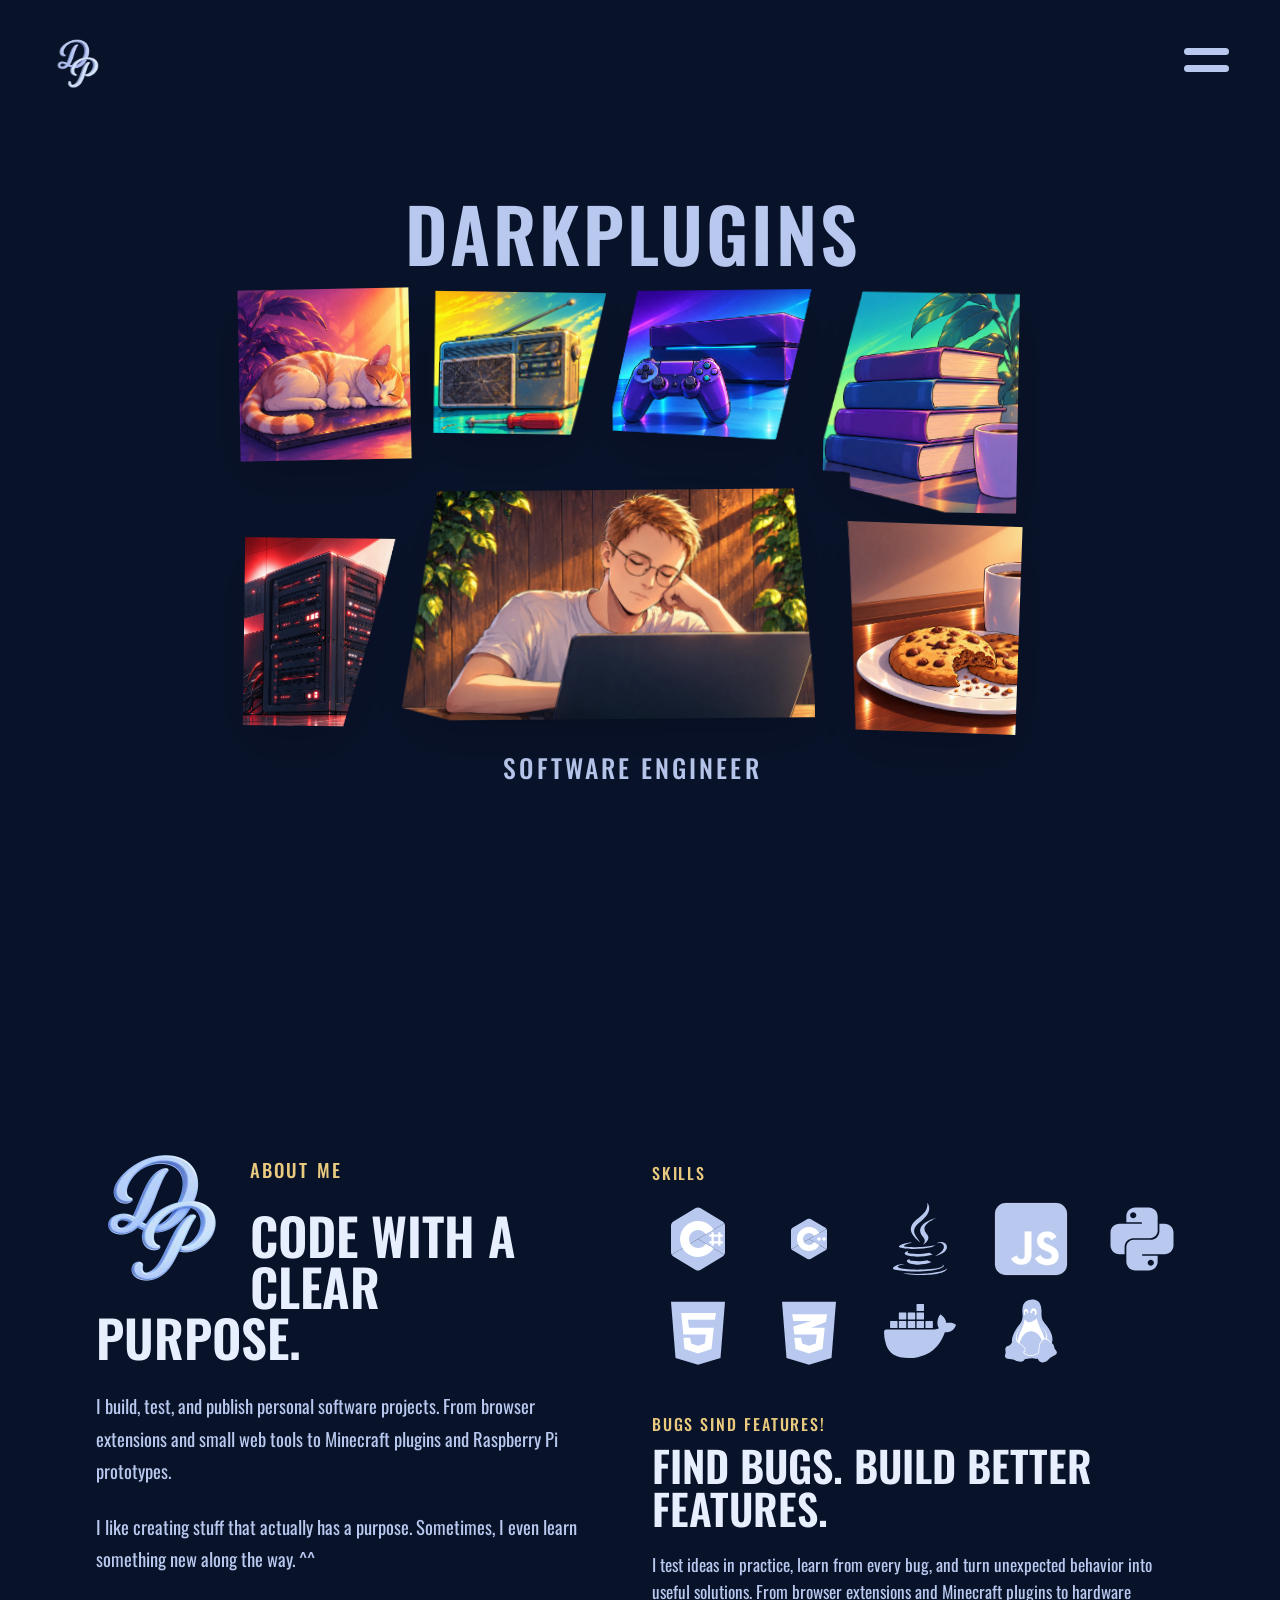
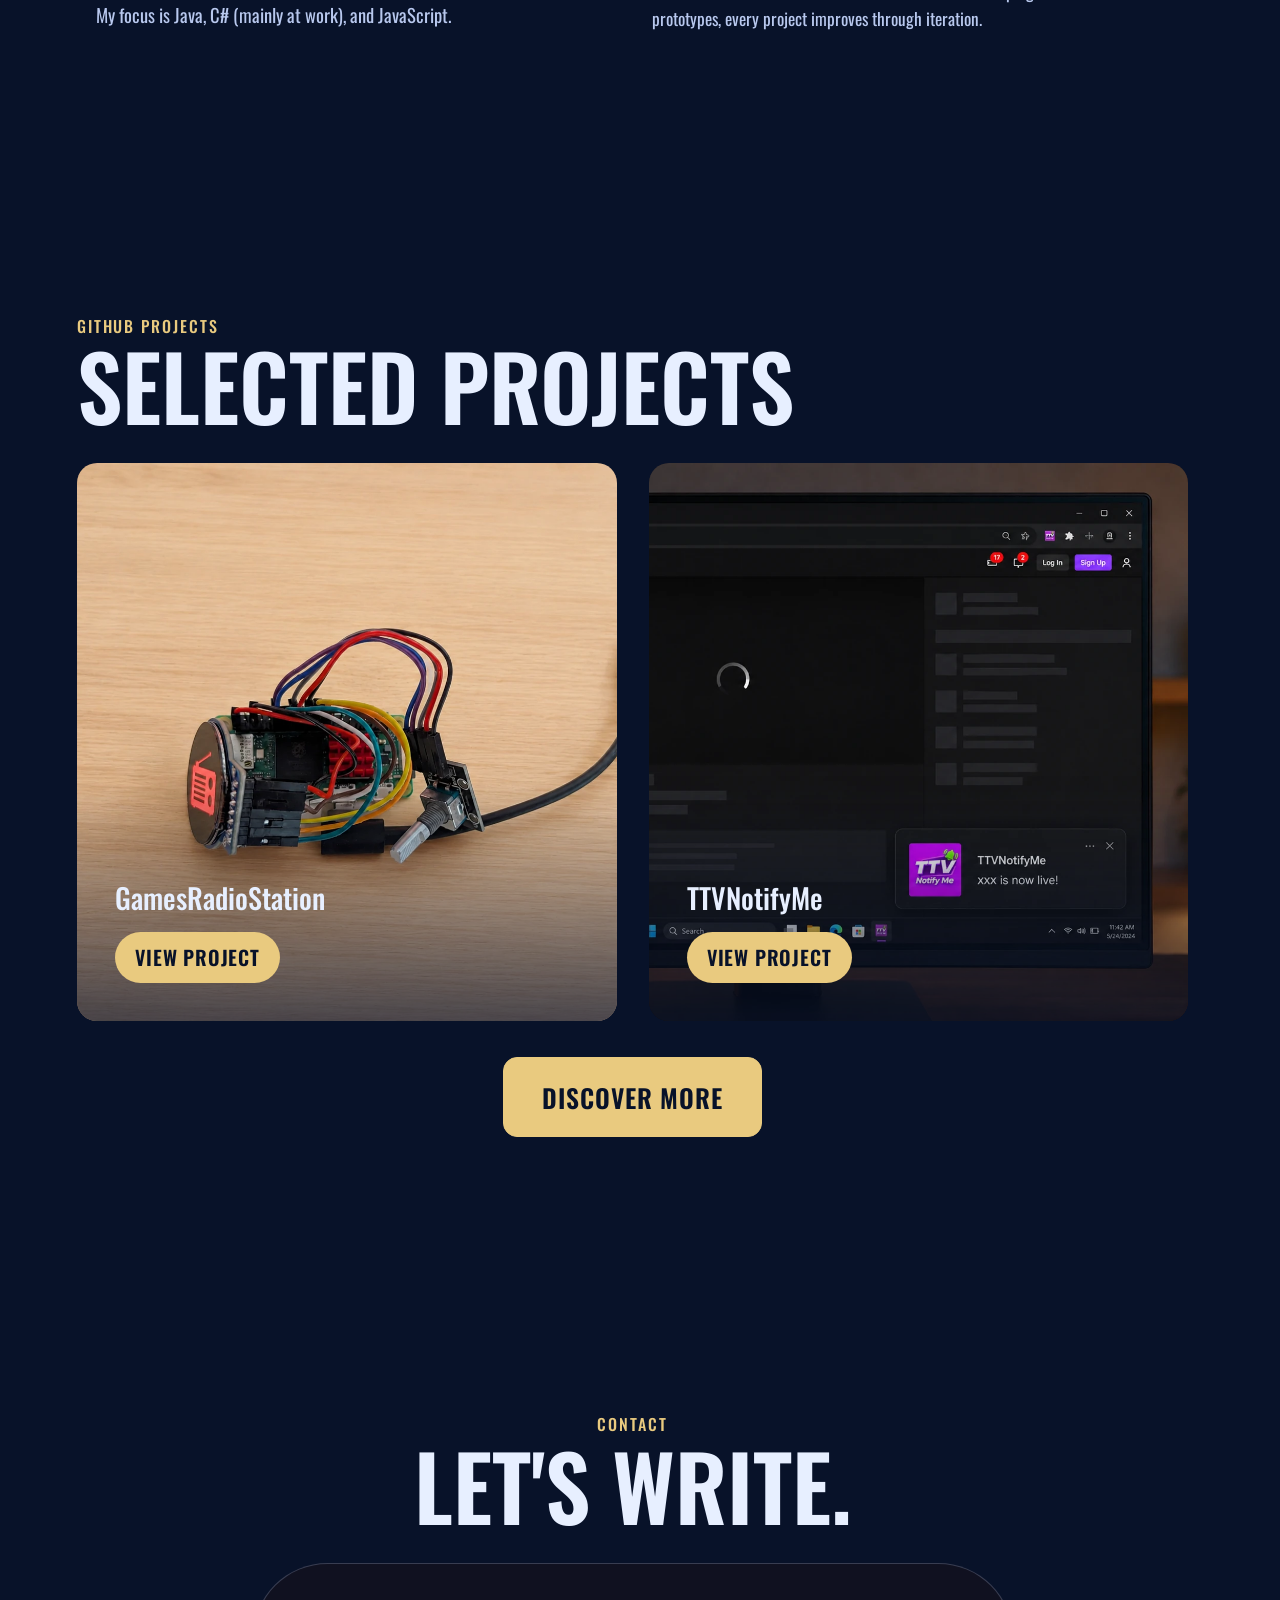
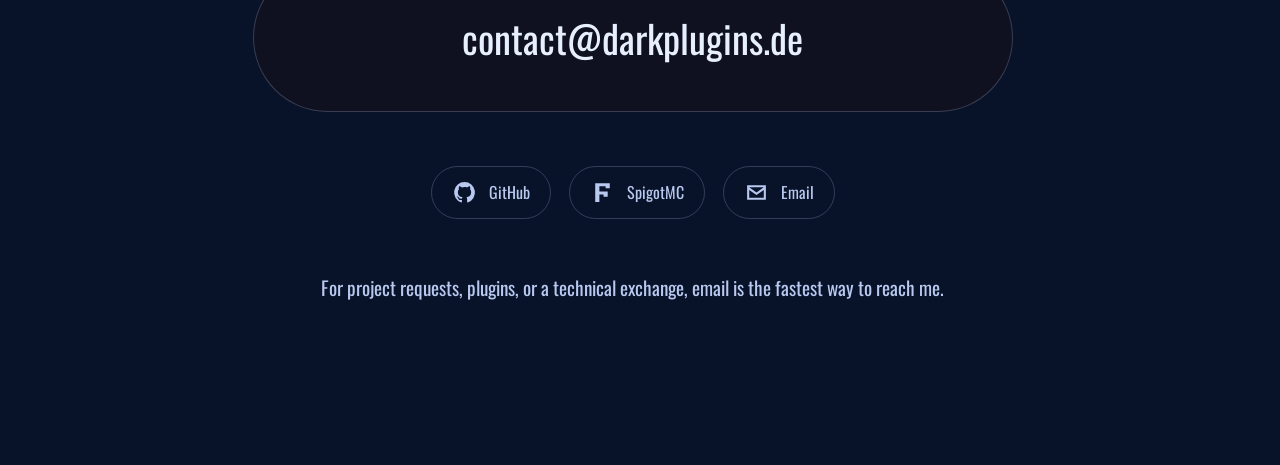
==== commit 49690aef: "style: refine project page content and CTA" ====
--- a/index.html
+++ b/index.html
@@ -5,8 +5,12 @@
     <meta name="viewport" content="width=device-width, initial-scale=1">
     <meta name="description" content="DarkPlugins portfolio featuring Java, C#, JavaScript and Node.js projects, web tools, browser extensions, Minecraft plugins and Raspberry Pi prototypes.">
     <meta name="keywords" content="DarkPlugins, software engineer, software portfolio, Java, C#, JavaScript, Node.js, HTML, CSS, web development, browser extensions, Minecraft plugins, SpigotMC, Raspberry Pi, Linux, hardware prototypes, arcade machine, desktop applications">
+    <link rel="canonical" href="https://darkplugins.de/index.html">
+    <link rel="alternate" hreflang="en" href="https://darkplugins.de/index.html">
+    <link rel="alternate" hreflang="de" href="https://darkplugins.de/de/index.html">
+    <link rel="alternate" hreflang="x-default" href="https://darkplugins.de/index.html">
     <meta name="theme-color" content="#081229">
-    <title data-i18n="meta.homeTitle">DarkPlugins · Portfolio</title>
+    <title>DarkPlugins · Portfolio</title>
     <link rel="icon" type="image/webp" sizes="128x128" href="src/img/logo128.webp">
     <link rel="preconnect" href="https://fonts.googleapis.com">
     <link rel="preconnect" href="https://fonts.gstatic.com" crossorigin>
@@ -41,43 +45,43 @@
                                               |_|        
   -->   
   <body class="is-loading">
-    <div class="preloader" data-preloader role="status" data-i18n-aria-label="preloader.loading" aria-label="Loading page">
+    <div class="preloader" data-preloader role="status" aria-label="Loading page">
       <img class="preloader__logo" src="src/img/logo128.webp" alt="DarkPlugins" width="128" height="128" decoding="async">
     </div>
-    <a class="skip-link" href="#home" data-i18n="nav.skipToContent">Skip to content</a>
+    <a class="skip-link" href="#home">Skip to content</a>
     <header class="site-header">
-      <a class="logo" href="#home" data-i18n-aria-label="nav.homeAria" aria-label="Go to home">
+      <a class="logo" href="#home" aria-label="Go to home">
         <img src="src/img/logo.webp" alt="DarkPlugins Logo" width="280" height="280" decoding="async">
       </a>
       <details class="menu">
-        <summary data-i18n-aria-label="nav.openMenu" aria-label="Open menu"><span></span><span></span></summary>
-        <nav data-i18n-aria-label="nav.main" aria-label="Main navigation">
+        <summary aria-label="Open menu"><span></span><span></span></summary>
+        <nav aria-label="Main navigation">
           <div class="language-switcher">
-            <label for="language-select" data-i18n="language.label">Language</label>
+            <label for="language-select">Language</label>
             <select id="language-select" data-language-select>
-              <option value="en" data-i18n="language.english">English</option>
-              <option value="de" data-i18n="language.german">German</option>
+              <option value="en">English</option>
+              <option value="de">German</option>
             </select>
           </div>
-          <a href="#about" data-i18n="nav.about">About</a>
-          <a href="#projects" data-i18n="nav.projects">Projects</a>
+          <a href="#about">About</a>
+          <a href="#projects">Projects</a>
           <div class="menu-projects">
             <div class="menu-projects__head">
-              <a href="projects.html" data-i18n="nav.allProjects">All Projects</a>
-              <button type="button" data-i18n-aria-label="nav.openProjectList" aria-label="Open project list" aria-controls="project-nav-list" aria-expanded="false" data-project-nav-toggle>
+              <a href="projects.html">All Projects</a>
+              <button type="button" aria-label="Open project list" aria-controls="project-nav-list" aria-expanded="false" data-project-nav-toggle>
                 <svg viewBox="0 0 24 24" aria-hidden="true"><path d="m8 4 8 8-8 8"/></svg>
               </button>
             </div>
             <div class="menu-projects__list" id="project-nav-list" data-project-nav-list hidden></div>
           </div>
-          <a href="#contact" data-i18n="nav.contact">Contact</a>
+          <a href="#contact">Contact</a>
         </nav>
       </details>
     </header>
 
     <section class="page page-home" id="home">
       <h1 class="page-title">DarkPlugins</h1>
-      <div class="gallery" role="img" data-i18n-aria-label="home.galleryAria" aria-label="Portfolio gallery">
+      <div class="gallery" role="img" aria-label="Portfolio gallery">
         <img class="picture" src="src/img/pfi/01.webp" alt="" width="1254" height="1254" loading="eager" fetchpriority="high" decoding="sync">
         <img class="picture" src="src/img/pfi/02.webp" alt="" width="1376" height="1143" loading="eager" fetchpriority="high" decoding="sync">
         <img class="picture" src="src/img/pfi/03.webp" alt="" width="1454" height="1086" loading="eager" fetchpriority="high" decoding="sync">
@@ -86,23 +90,23 @@
         <img class="picture" src="src/img/pfi/06.webp" alt="" width="1660" height="920" loading="eager" fetchpriority="high" decoding="sync">
         <img class="picture" src="src/img/pfi/07.webp" alt="" width="1149" height="1369" loading="eager" fetchpriority="high" decoding="sync">
       </div>
-      <p class="page-subtitle" data-i18n="home.role">Software Engineer</p>
+      <p class="page-subtitle">Software Engineer</p>
     </section>
 
-    <section class="page page-about" id="about" data-i18n-aria-label="about.sectionAria" aria-labelledby="about-heading">
+    <section class="page page-about" id="about" aria-labelledby="about-heading">
       <div class="about-grid">
         <div class="about-copy">
           <img class="about-logo" src="src/img/logo128.webp" alt="DarkPlugins Logo" width="128" height="128" loading="lazy" decoding="async">
-          <p class="section-label" data-i18n="about.label">About me</p>
-          <h2 id="about-heading" data-i18n="about.heading">Code with a clear purpose.</h2>
-          <p data-i18n="about.paragraph1">I build, test, and publish personal software projects — from browser extensions and small web tools to Minecraft plugins and Raspberry Pi prototypes.</p>
-          <p data-i18n="about.paragraph2">On GitHub, these become useful tools such as CR-Toolkit and TTVNotifyMe, as well as experiments like the Game Radio Station. Every project is a chance to make an idea tangible and learn something new along the way.</p>
-          <p data-i18n="about.paragraph3">My focus is JavaScript, Node.js, Python, and Java — always with an eye for clear interfaces, working systems, and solutions that help in everyday use.</p>
+          <p class="section-label">About me</p>
+          <h2 id="about-heading">Code with a clear purpose.</h2>
+          <p>I build, test, and publish personal software projects. From browser extensions and small web tools to Minecraft plugins and Raspberry Pi prototypes.</p>
+          <p>I like creating stuff that actually has a purpose. Sometimes, I even learn something new along the way. ^^</p>
+          <p>My focus is Java, C# (mainly at work), and JavaScript.</p>
         </div>
 
         <div class="skills-panel">
-          <p class="section-label" data-i18n="about.skills">Skills</p>
-          <div class="skill-grid" data-i18n-aria-label="about.technologiesAria" aria-label="Technologies">
+          <p class="section-label">Skills</p>
+          <div class="skill-grid" aria-label="Technologies">
             <span class="skill-item" tabindex="0" aria-label="C Sharp">
               <svg class="skill-icon skill-icon--csharp" viewBox="0 0 32 32" fill="none" aria-hidden="true">
                 <g stroke-width="0"/>
@@ -234,92 +238,68 @@
           </div>
         </div>
 
-        <aside class="work-panel" data-i18n-aria-label="about.workAria" aria-label="Work style">
-          <p class="section-label" data-i18n="about.workLabel">Bugs sind Features!</p>
-          <h3 data-i18n="about.workHeading">Find bugs. Build better features.</h3>
-          <p class="work-panel__text" data-i18n="about.workText">I test ideas in practice, learn from every bug, and turn unexpected behavior into useful solutions. From browser extensions and Minecraft plugins to hardware prototypes, every project improves through iteration.</p>
+        <aside class="work-panel" aria-label="Work style">
+          <p class="section-label">Bugs sind Features!</p>
+          <h3>Find bugs. Build better features.</h3>
+          <p class="work-panel__text">I test ideas in practice, learn from every bug, and turn unexpected behavior into useful solutions. From browser extensions and Minecraft plugins to hardware prototypes, every project improves through iteration.</p>
         </aside>
       </div>
     </section>
 
-    <section class="page page-projects" id="projects" data-i18n-aria-label="projects.sectionAria" aria-label="Projects">
+    <section class="page page-projects" id="projects" aria-label="Projects">
       <div class="projects-content">
-        <p class="section-label" data-i18n="projects.label">GitHub projects</p>
-        <h2 data-i18n="projects.heading">Selected projects</h2>
+        <p class="section-label">GitHub projects</p>
+        <h2>Selected projects</h2>
         <div class="project-grid">
           <a class="project-card project-card--grs" href="projects.html#grs-v1">
-            <img src="src/img/projects/grs/pt_01.webp" data-i18n-alt="projects.grsAlt" alt="GamesRadioStation preview" loading="lazy" decoding="async">
+            <img src="src/img/projects/grs/pt_01.webp" alt="GamesRadioStation preview" loading="lazy" decoding="async">
             <div class="project-card__content">
               <h3>GamesRadioStation</h3>
-              <span class="project-card__cta" data-i18n="projects.view">View project</span>
+              <span class="project-card__cta">View project</span>
             </div>
           </a>
           <a class="project-card project-card--ttv" href="projects.html#ttvnotifyme">
-            <img src="src/img/projects/ttvnotifyme/bel_01.webp" data-i18n-alt="projects.ttvAlt" alt="TTVNotifyMe preview" loading="lazy" decoding="async">
+            <img src="src/img/projects/ttvnotifyme/bel_01.webp" alt="TTVNotifyMe preview" loading="lazy" decoding="async">
             <div class="project-card__content">
               <h3>TTVNotifyMe</h3>
-              <span class="project-card__cta" data-i18n="projects.view">View project</span>
+              <span class="project-card__cta">View project</span>
             </div>
           </a>
         </div>
+        <a class="projects-more" href="projects.html">Discover more</a>
       </div>
     </section>
 
-    <section class="page page-all-projects" id="all-projects" data-i18n-aria-label="projects.allSectionAria" aria-label="All projects">
-      <div class="all-projects-content">
-        <p class="section-label" data-i18n="projects.discover">Discover more</p>
-        <h2 data-i18n="projects.allHeading">All projects</h2>
-        <div class="category-grid">
-          <a class="category-card category-github" href="https://github.com/DarkPlugins" target="_blank" rel="noopener noreferrer">
-            <img src="src/img/projects/ptgh_large.webp" data-i18n-alt="projects.githubAlt" alt="GitHub projects" loading="lazy" decoding="async">
-            <span>GitHub</span>
-            <small data-i18n="projects.githubSmall">Code &amp; open source</small>
-          </a>
-          <a class="category-card category-spigot" href="https://www.spigotmc.org/resources/authors/nico336611.626286/" target="_blank" rel="noopener noreferrer">
-            <img src="src/img/projects/ptp_large.webp" data-i18n-alt="projects.spigotAlt" alt="SpigotMC projects" loading="lazy" decoding="async">
-            <span>SpigotMC</span>
-            <small data-i18n="projects.spigotSmall">Minecraft plugins</small>
-          </a>
-          <a class="category-card category-all-projects" href="projects.html">
-            <img src="src/img/projects/ptap_large.webp" data-i18n-alt="projects.allAlt" alt="View all projects" loading="lazy" decoding="async">
-            <span data-i18n="projects.allHeading">All projects</span>
-            <small data-i18n="projects.allSmall">Complete overview</small>
-          </a>
-        </div>
-      </div>
-    </section>
-
     <footer class="page page-contact" id="contact" aria-labelledby="contact-heading">
       <div class="contact-content">
-        <p class="section-label" data-i18n="contact.label">Contact</p>
-        <h2 id="contact-heading" data-i18n="contact.heading">Let's write.</h2>
-        <a class="contact-mail" href="mailto:contact@darkplugins.de" data-copy-text="contact@darkplugins.de" data-i18n-aria-label="contact.copyEmail" aria-label="Copy email address">contact@darkplugins.de</a>
-        <div class="contact-links" data-i18n-aria-label="contact.linksAria" aria-label="Direct links">
-          <a href="https://github.com/darkplugins" target="_blank" rel="noopener noreferrer" data-i18n-aria-label="contact.githubAria" aria-label="Open GitHub">
+        <p class="section-label">Contact</p>
+        <h2 id="contact-heading">Let's write.</h2>
+        <a class="contact-mail" href="mailto:contact@darkplugins.de" data-copy-text="contact@darkplugins.de" aria-label="Copy email address">contact@darkplugins.de</a>
+        <div class="contact-links" aria-label="Direct links">
+          <a href="https://github.com/darkplugins" target="_blank" rel="noopener noreferrer" aria-label="Open GitHub">
             <svg viewBox="0 0 24 24" aria-hidden="true"><path d="M12 2a10 10 0 0 0-3.16 19.49c.5.09.68-.22.68-.48v-1.87c-2.78.6-3.37-1.18-3.37-1.18-.45-1.16-1.11-1.47-1.11-1.47-.91-.62.07-.61.07-.61 1 .07 1.53 1.03 1.53 1.03.9 1.53 2.35 1.09 2.92.83.09-.65.35-1.09.64-1.34-2.22-.25-4.55-1.11-4.55-4.94 0-1.09.39-1.98 1.03-2.68-.1-.25-.45-1.27.1-2.64 0 0 .84-.27 2.75 1.02A9.58 9.58 0 0 1 12 6.82c.85 0 1.71.11 2.51.34 1.91-1.29 2.75-1.02 2.75-1.02.55 1.37.2 2.39.1 2.64.64.7 1.03 1.59 1.03 2.68 0 3.84-2.34 4.68-4.57 4.93.36.31.68.92.68 1.85v2.77c0 .27.18.58.69.48A10 10 0 0 0 12 2Z"/></svg>
             <span>GitHub</span>
           </a>
-          <a href="https://www.spigotmc.org/resources/ads-chat-advertising-with-teleport.114097/" target="_blank" rel="noopener noreferrer" data-i18n-aria-label="contact.spigotAria" aria-label="Open SpigotMC">
+          <a href="https://www.spigotmc.org/resources/ads-chat-advertising-with-teleport.114097/" target="_blank" rel="noopener noreferrer" aria-label="Open SpigotMC">
             <svg viewBox="0 0 24 24" aria-hidden="true"><path d="M5 3h14v5H9v3h8v5H9v5H5V3Zm4 5h6V6H9v2Zm0 8h4v-2H9v2Z"/></svg>
             <span>SpigotMC</span>
           </a>
-          <a href="mailto:contact@darkplugins.de" data-i18n-aria-label="contact.emailAria" aria-label="Write an email">
+          <a href="mailto:contact@darkplugins.de" aria-label="Write an email">
             <svg viewBox="0 0 24 24" aria-hidden="true"><path d="M3 5h18v14H3V5Zm9 7 7-5H5l7 5Zm0 2.5L5 9.7V17h14V9.7l-7 4.8Z"/></svg>
-            <span data-i18n="contact.emailLabel">Email</span>
+            <span>Email</span>
           </a>
         </div>
-        <p class="contact-note" data-i18n="contact.note">For project requests, plugins, or a technical exchange, email is the fastest way to reach me.</p>
+        <p class="contact-note">For project requests, plugins, or a technical exchange, email is the fastest way to reach me.</p>
       </div>
     </footer>
 
     <div class="copy-notification" data-copy-notification role="status" aria-live="polite" hidden>
       <span class="copy-notification__check" aria-hidden="true">✓</span>
-      <span data-copy-notification-message data-i18n="notification.copied">Copied to clipboard</span>
+      <span data-copy-notification-message>Copied to clipboard</span>
     </div>
 
     <script src="src/js/project-data.js"></script>
     <script src="src/js/preloader.js"></script>
-    <script src="src/js/translations.js"></script>
     <script src="src/js/index.js"></script>
     <script src="src/js/notifications.js"></script>
   </body>
--- a/src/css/variables.css
+++ b/src/css/variables.css
@@ -10,16 +10,16 @@
   --color-highlight-hover: #ffe1a0;
   --color-card-mist: rgb(8 18 41 / 82%);
   --color-modal-overlay: rgb(8 18 41 / 4%);
-  --color-github-start: #f4cf72;
-  --color-github-end: #e88c44;
-  --color-spigot-start: #e96567;
-  --color-spigot-end: #ab3855;
+  --color-github-start: #e85d5d;
+  --color-github-end: #7a1f2b;
+  --color-spigot-start: #f6d365;
+  --color-spigot-end: #f2994a;
   --color-labs-start: #43c994;
   --color-labs-end: #197767;
-  --color-github-hover-start: #ffda66;
-  --color-github-hover-end: #ef6825;
-  --color-spigot-hover-start: #ff5f5e;
-  --color-spigot-hover-end: #9a174e;
+  --color-github-hover-start: #ff7777;
+  --color-github-hover-end: #5b1020;
+  --color-spigot-hover-start: #ffe680;
+  --color-spigot-hover-end: #e66a22;
   --color-labs-hover-start: #46f6aa;
   --color-labs-hover-end: #095b5e;
   --color-highlight-glow: rgb(233 202 127 / 45%);
--- a/src/css/style.css
+++ b/src/css/style.css
@@ -7,8 +7,8 @@
 }
 
 html {
-  scroll-snap-type: y mandatory;
-  scroll-behavior: smooth;
+  scroll-snap-type: none;
+  scroll-behavior: auto;
   scrollbar-gutter: stable;
 }
 
@@ -305,15 +305,12 @@
 }
 
 .page {
-  height: 100svh;
+  height: auto;
   min-height: 100svh;
-  max-height: 100svh;
+  max-height: none;
   padding-top: max(92px, calc(clamp(16px, 3vw, 42px) + clamp(42px, 4vw, 62px) + 24px + env(safe-area-inset-top)));
   padding-bottom: max(28px, env(safe-area-inset-bottom));
-  overflow-x: hidden;
-  overflow-y: auto;
-  scroll-snap-align: start;
-  scroll-snap-stop: always;
+  overflow: visible;
 }
 
 .page-home {
@@ -561,6 +558,35 @@
   grid-template-columns: repeat(2, minmax(0, 1fr));
   gap: clamp(18px, 2.5vw, 42px);
   margin-top: clamp(24px, 4vh, 48px);
+}
+
+.projects-more {
+  display: flex;
+  align-items: center;
+  justify-content: center;
+  width: fit-content;
+  margin: clamp(28px, 4vh, 46px) auto 0;
+  padding: 20px 38px;
+  border: 1px solid var(--color-highlight);
+  border-radius: 14px;
+  background: var(--color-highlight);
+  color: var(--color-background);
+  font-family: var(--font-menu);
+  font-size: clamp(1.3rem, 2vw, 1.8rem);
+  font-weight: 600;
+  letter-spacing: .04em;
+  text-decoration: none;
+  text-transform: uppercase;
+  transition: border-color 180ms ease, box-shadow 180ms ease, transform 180ms ease;
+}
+
+.projects-more:hover,
+.projects-more:focus-visible {
+  border-color: var(--color-highlight-hover);
+  background: var(--color-highlight-hover);
+  box-shadow: 0 0 18px var(--color-highlight-glow);
+  outline: none;
+  transform: translateY(-3px);
 }
 
 .project-card {
@@ -688,147 +714,6 @@
   outline-offset: 4px;
 }
 
-.page-all-projects {
-  display: grid;
-  place-items: center;
-  align-items: safe center;
-  padding-right: max(clamp(36px, 6vw, 110px), env(safe-area-inset-right));
-  padding-left: max(clamp(36px, 6vw, 110px), env(safe-area-inset-left));
-}
-
-.all-projects-content {
-  min-width: 0;
-  width: min(100%, 1680px);
-}
-
-.page-all-projects h2 {
-  margin: 4px 0 0;
-  color: var(--color-text-hover);
-  font-family: var(--font-menu);
-  font-size: clamp(3.5rem, 7vw, 6.5rem);
-  font-weight: 600;
-  line-height: .95;
-  text-transform: uppercase;
-}
-
-.category-grid {
-  display: grid;
-  grid-template-columns: minmax(0, .9fr) minmax(0, 1.1fr);
-  grid-template-rows: repeat(2, minmax(0, 1fr));
-  gap: clamp(14px, 1.8vw, 28px);
-  height: min(70vh, 1000px);
-  height: min(70svh, 1000px);
-  margin-top: clamp(24px, 4vh, 48px);
-}
-
-.category-card {
-  display: flex;
-  position: relative;
-  flex-direction: column;
-  justify-content: flex-end;
-  min-width: 0;
-  overflow: hidden;
-  padding: clamp(22px, 3vw, 46px);
-  border-radius: 20px;
-  background: var(--color-menu-surface);
-  color: var(--color-background);
-  cursor: pointer;
-  isolation: isolate;
-  text-decoration: none;
-  transition: filter 200ms ease, box-shadow 200ms ease, transform 200ms ease;
-}
-
-.category-card img {
-  position: absolute;
-  z-index: 0;
-  inset: 0;
-  width: 100%;
-  height: 100%;
-  object-fit: cover;
-  transition: transform 380ms ease;
-}
-
-.category-card::after {
-  position: absolute;
-  z-index: 1;
-  inset: 0;
-  background: var(--category-gradient);
-  content: "";
-  opacity: 0;
-  transition: opacity 260ms ease;
-}
-
-.category-card span {
-  position: relative;
-  z-index: 2;
-  font-family: var(--font-menu);
-  font-size: clamp(2.6rem, 5vw, 5rem);
-  font-weight: 600;
-  line-height: .9;
-  text-transform: uppercase;
-}
-
-.category-card small {
-  position: relative;
-  z-index: 2;
-  margin-top: 10px;
-  font-size: clamp(.9rem, 1.2vw, 1.15rem);
-  font-weight: 500;
-  letter-spacing: .06em;
-  text-transform: uppercase;
-}
-
-.category-github,
-.category-all-projects {
-  color: var(--color-text-hover);
-}
-
-.category-github {
-  --category-gradient: linear-gradient(135deg, var(--color-github-hover-start), var(--color-github-hover-end));
-}
-
-.category-spigot {
-  --category-gradient: linear-gradient(135deg, var(--color-spigot-hover-start), var(--color-spigot-hover-end));
-  color: var(--color-text-hover);
-}
-
-.category-all-projects {
-  --category-gradient: linear-gradient(135deg, var(--color-labs-hover-start), var(--color-labs-hover-end));
-  grid-row: 1 / span 2;
-  grid-column: 2;
-  border-radius: 58px 24px 24px 58px;
-  padding-left: clamp(56px, 9vw, 160px);
-  transform: skewX(-7deg);
-  margin-left: 50px;
-}
-
-.category-card:hover,
-.category-card:focus-visible {
-  box-shadow: 0 0 28px var(--color-glow);
-  filter: saturate(1.12) brightness(1.06);
-  outline: none;
-  transform: translateY(-4px);
-}
-
-.category-card:hover::after,
-.category-card:focus-visible::after {
-  opacity: 1;
-}
-
-.category-card:hover img {
-  transform: scale(1.055);
-}
-
-.category-all-projects:hover,
-.category-all-projects:focus-visible {
-  transform: translateY(-4px) skewX(-7deg);
-}
-
-.category-all-projects span,
-.category-all-projects small {
-  transform: skewX(7deg);
-}
-
 .page-contact {
   display: grid;
   place-items: center;
@@ -1017,8 +902,8 @@
 }
 
 .projects-document {
-  scroll-snap-type: y mandatory;
-  scroll-behavior: smooth;
+  scroll-snap-type: none;
+  scroll-behavior: auto;
 }
 
 .projects-index {
@@ -1029,9 +914,9 @@
 
 .project-slide {
   display: grid;
-  height: 100svh;
+  height: auto;
   min-height: 100svh;
-  max-height: 100svh;
+  max-height: none;
   align-content: safe center;
   gap: clamp(20px, 3vh, 40px);
   padding:
@@ -1039,10 +924,7 @@
     max(clamp(28px, 6vw, 110px), env(safe-area-inset-right))
     max(28px, env(safe-area-inset-bottom))
     max(clamp(28px, 6vw, 110px), env(safe-area-inset-left));
-  overflow-x: hidden;
-  overflow-y: auto;
-  scroll-snap-align: start;
-  scroll-snap-stop: always;
+  overflow: visible;
 }
 
 .projects-index__intro {
@@ -1712,55 +1594,6 @@
     bottom: 18px;
   }
 
-  .page-all-projects {
-    padding:
-      max(92px, calc(92px + env(safe-area-inset-top)))
-      max(26px, env(safe-area-inset-right))
-      max(30px, env(safe-area-inset-bottom))
-      max(26px, env(safe-area-inset-left));
-  }
-
-  .page-all-projects h2 {
-    font-size: clamp(3.2rem, 15vw, 5rem);
-  }
-
-  .category-grid {
-    grid-template-columns: 1fr;
-    grid-template-rows: repeat(3, minmax(0, 1fr));
-    height: min(68vh, 560px);
-    height: min(68svh, 560px);
-    gap: 12px;
-    margin-top: 22px;
-  }
-
-  .category-card {
-    padding: 18px;
-    border-radius: 16px;
-  }
-
-  .category-card span {
-    font-size: clamp(2rem, 11vw, 3.4rem);
-  }
-
-  .category-card small {
-    margin-top: 6px;
-    font-size: .75rem;
-  }
-
-  .category-all-projects {
-    grid-column: auto;
-    grid-row: auto;
-    border-radius: 16px;
-    margin-left: 0;
-    padding-left: 18px;
-    transform: none;
-  }
-
-  .category-all-projects span,
-  .category-all-projects small {
-    transform: none;
-  }
-
   .page-contact {
     padding:
       max(92px, calc(92px + env(safe-area-inset-top)))
@@ -1927,25 +1760,6 @@
     box-shadow: none;
   }
 
-  .category-card:hover,
-  .category-card:focus-visible {
-    box-shadow: none;
-    filter: none;
-    transform: none;
-  }
-
-  .category-card:hover img {
-    transform: none;
-  }
-
-  .category-card:hover::after {
-    opacity: 0;
-  }
-
-  .category-all-projects:hover,
-  .category-all-projects:focus-visible {
-    transform: skewX(-7deg);
-  }
 }
 
 @media (prefers-reduced-motion: reduce) {
@@ -1955,20 +1769,13 @@
   }
 
   .project-card:hover,
-  .category-card:hover,
   .project-tile:hover {
     transform: none;
   }
 
   .project-card:hover img,
-  .category-card:hover img,
   .project-tile:hover .project-tile__image-link img {
     transform: none;
-  }
-
-  .category-all-projects:hover,
-  .category-all-projects:focus-visible {
-    transform: skewX(-7deg);
   }
 
   *,
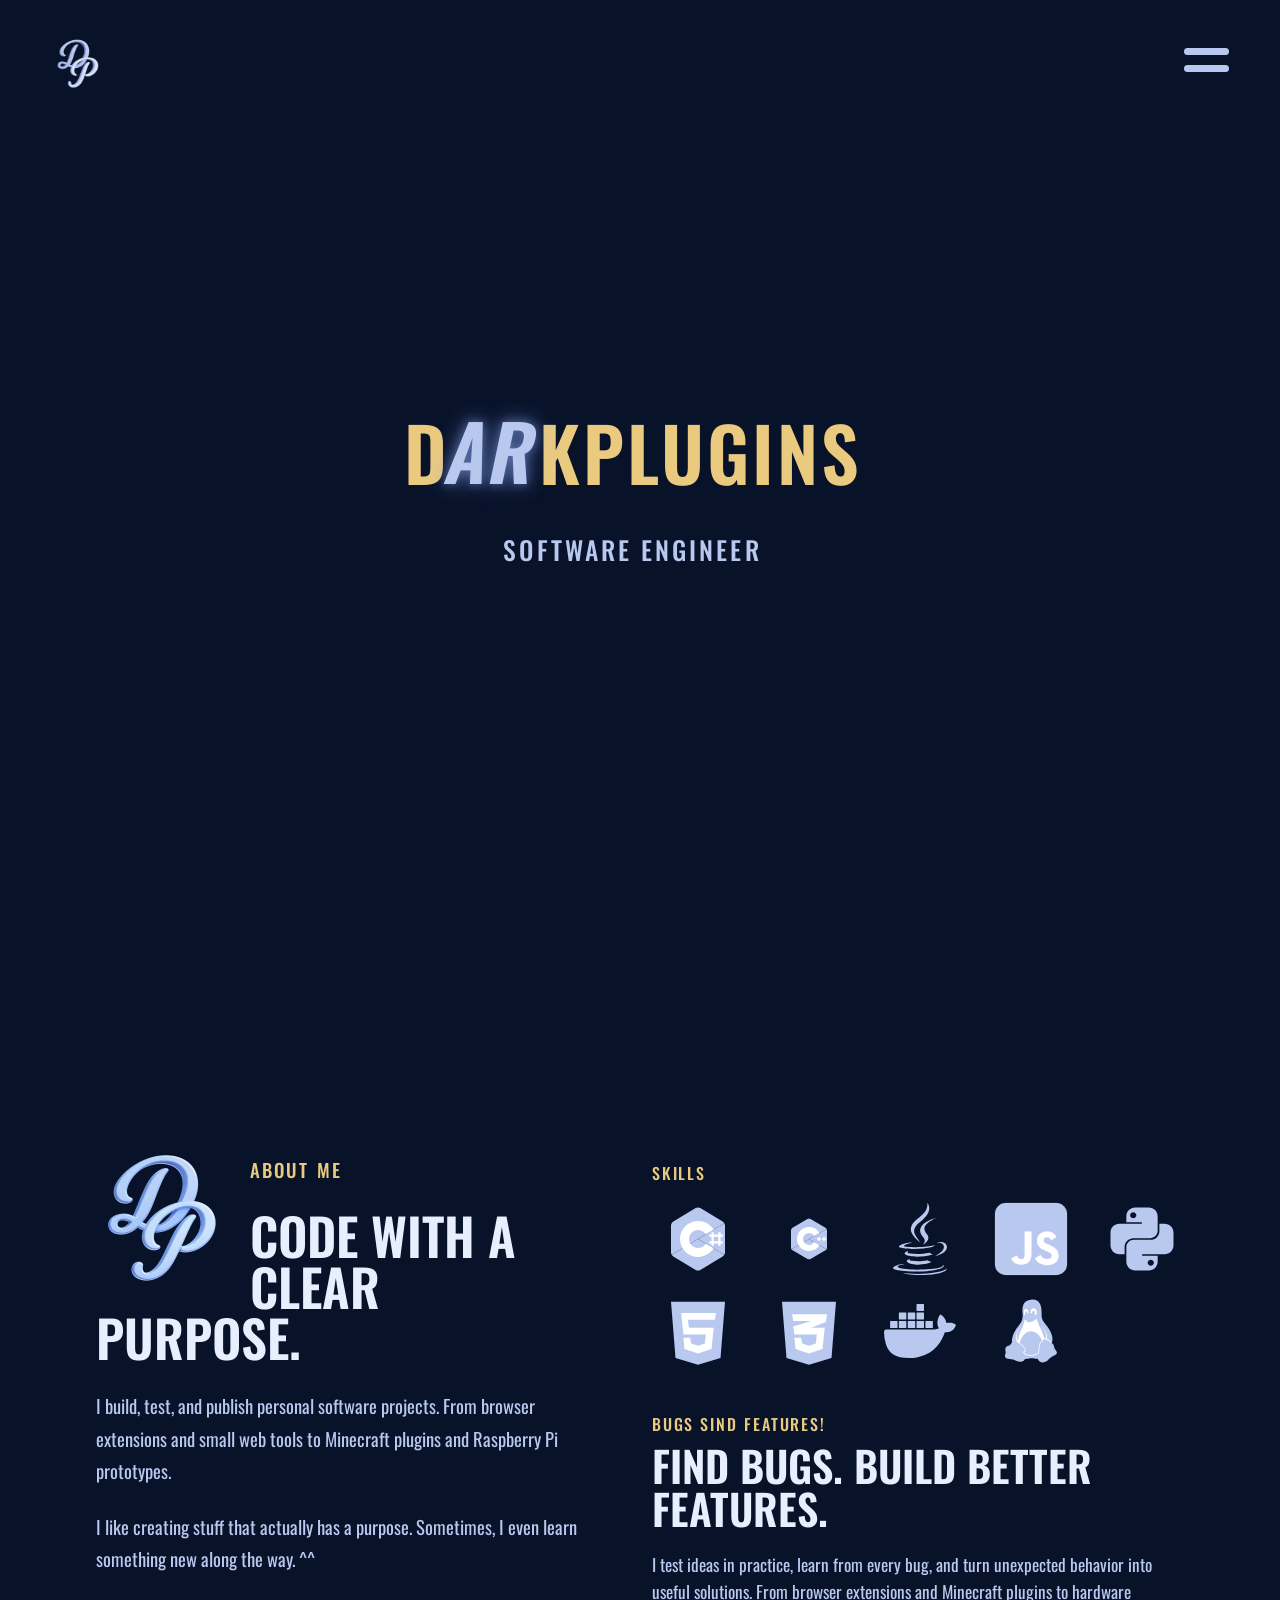
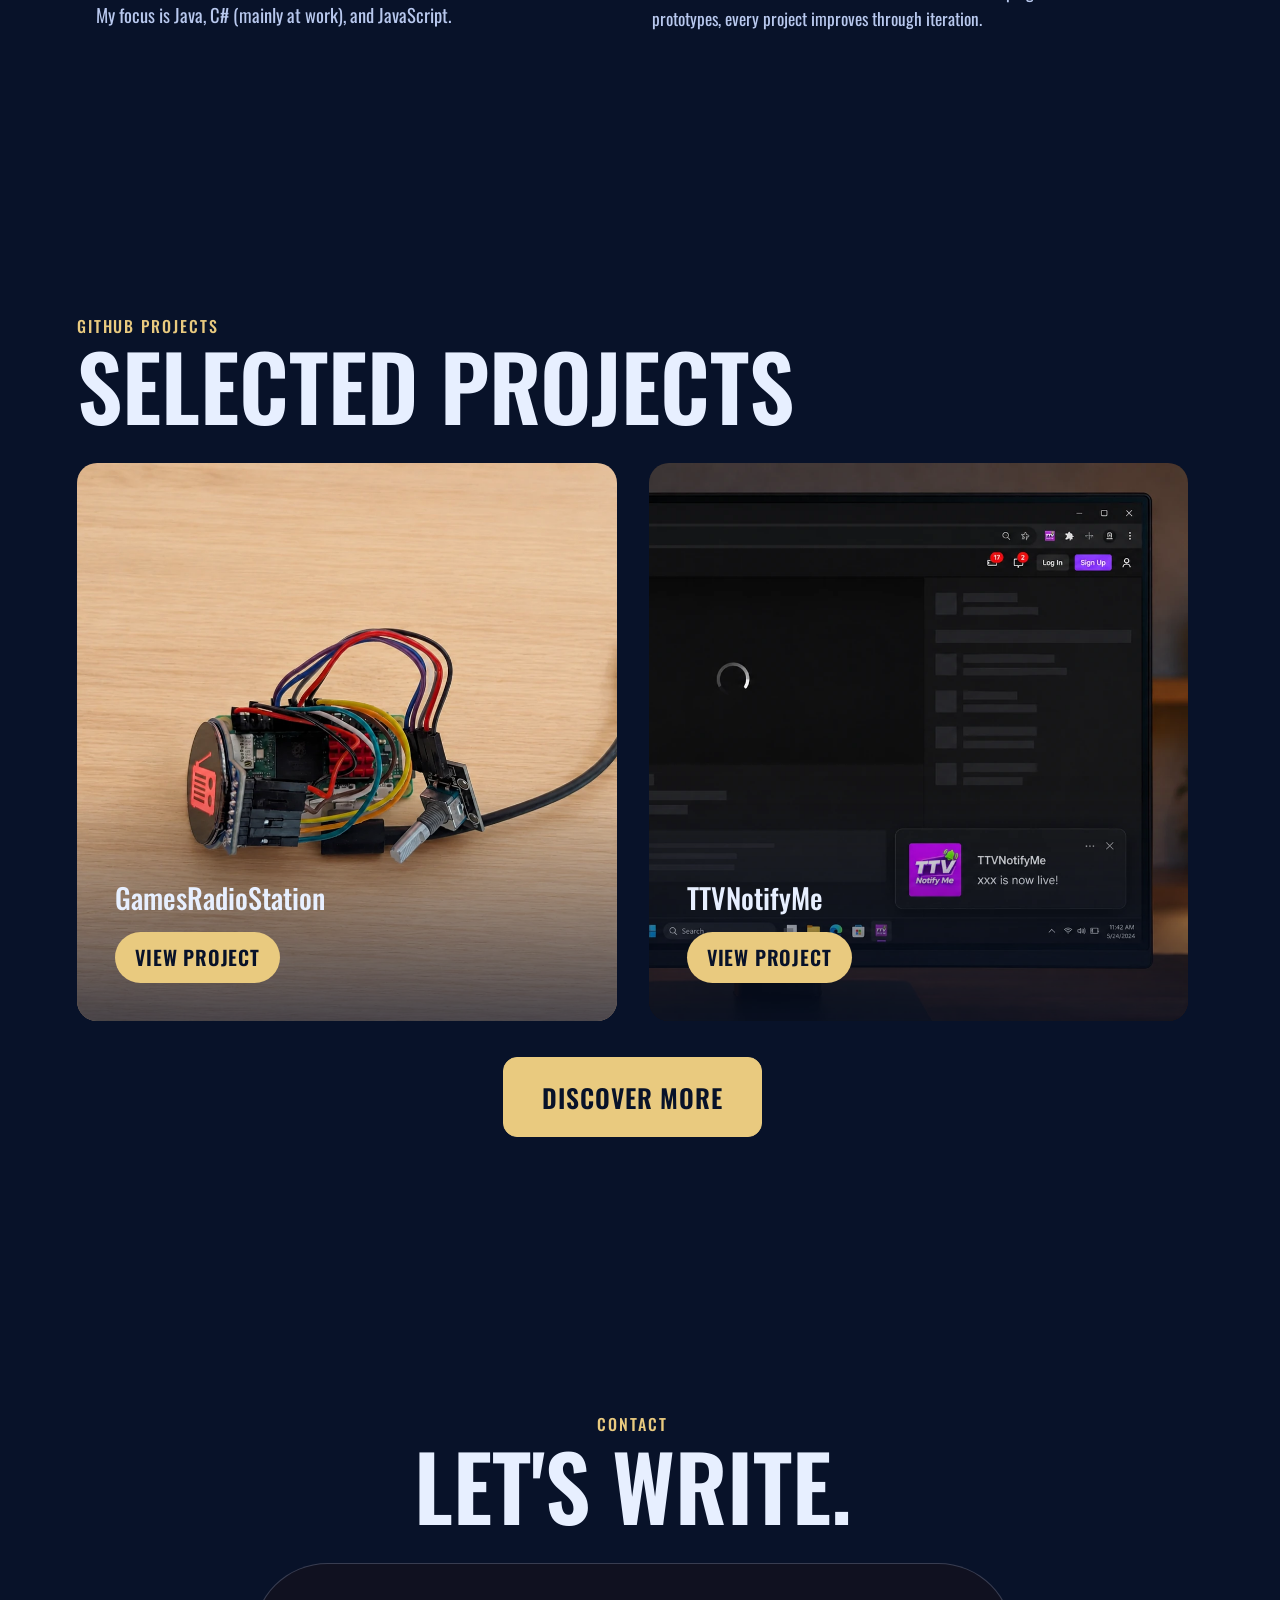
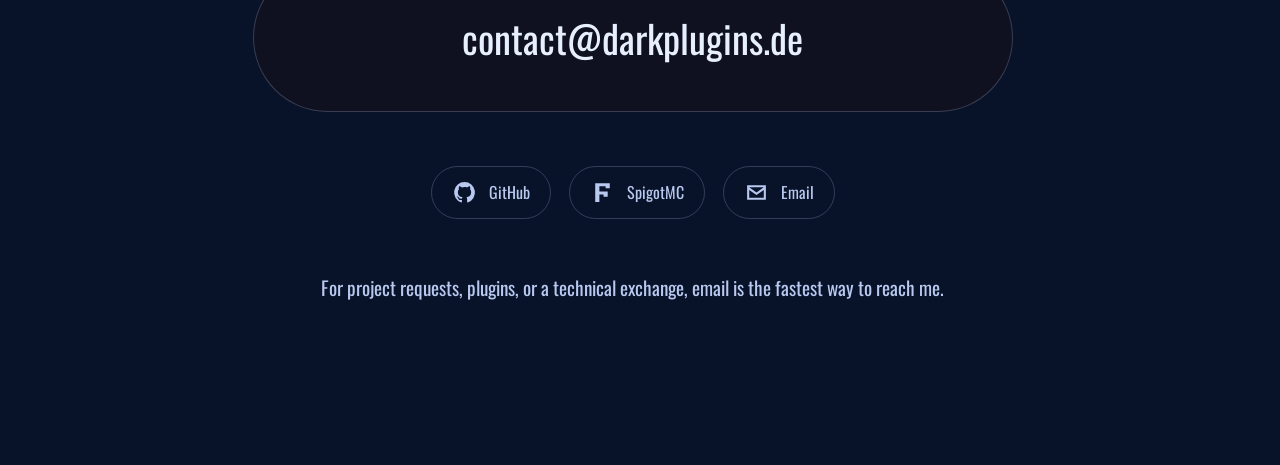
==== commit 7bb6fcc3: "refactor: simplify hero animations and add letter-by-letter text effects" ====
--- a/index.html
+++ b/index.html
@@ -80,17 +80,13 @@
     </header>
 
     <section class="page page-home" id="home">
-      <h1 class="page-title">DarkPlugins</h1>
-      <div class="gallery" role="img" aria-label="Portfolio gallery">
-        <img class="picture" src="src/img/pfi/01.webp" alt="" width="1254" height="1254" loading="eager" fetchpriority="high" decoding="sync">
-        <img class="picture" src="src/img/pfi/02.webp" alt="" width="1376" height="1143" loading="eager" fetchpriority="high" decoding="sync">
-        <img class="picture" src="src/img/pfi/03.webp" alt="" width="1454" height="1086" loading="eager" fetchpriority="high" decoding="sync">
-        <img class="picture" src="src/img/pfi/04.webp" alt="" width="1180" height="1333" loading="eager" fetchpriority="high" decoding="sync">
-        <img class="picture" src="src/img/pfi/05.webp" alt="" width="1122" height="1402" loading="eager" fetchpriority="high" decoding="sync">
-        <img class="picture" src="src/img/pfi/06.webp" alt="" width="1660" height="920" loading="eager" fetchpriority="high" decoding="sync">
-        <img class="picture" src="src/img/pfi/07.webp" alt="" width="1149" height="1369" loading="eager" fetchpriority="high" decoding="sync">
-      </div>
-      <p class="page-subtitle">Software Engineer</p>
+      <h1 class="page-title"><span class="page-title__text" data-title-shine>DarkPlugins</span></h1>
+      <p class="page-subtitle" aria-label="Software Engineer">
+        <span class="typing-line" aria-hidden="true">
+          <span class="typing-measure">Software Engineer</span>
+          <span class="typing-text" data-typing-text>Software Engineer</span>
+        </span>
+      </p>
     </section>
 
     <section class="page page-about" id="about" aria-labelledby="about-heading">
--- a/src/css/style.css
+++ b/src/css/style.css
@@ -315,10 +315,10 @@
 
 .page-home {
   display: grid;
-  grid-template-rows: auto auto auto;
+  grid-template-rows: auto auto;
   place-content: safe center;
   justify-items: center;
-  gap: clamp(12px, 2vh, 24px);
+  gap: clamp(28px, 5vh, 56px);
   padding-right: max(16px, env(safe-area-inset-right));
   padding-left: max(16px, env(safe-area-inset-left));
 }
@@ -336,7 +336,25 @@
   font-weight: 600;
   letter-spacing: .04em;
   line-height: .9;
-  text-transform: uppercase;
+  color: var(--color-highlight);
+  text-transform: uppercase;
+}
+
+.page-title__text {
+  display: inline-block;
+  color: var(--color-highlight);
+}
+
+.page-title__letter {
+  display: inline-block;
+  color: inherit;
+  transition: color 260ms ease, text-shadow 260ms ease, transform 260ms ease;
+}
+
+.page-title__letter.is-shining {
+  color: var(--color-text);
+  text-shadow: 0 0 10px var(--color-glow), 0 0 22px var(--color-glow);
+  transform: skewX(-12deg) translateY(-2px) scale(1.03);
 }
 
 .page-subtitle {
@@ -346,7 +364,25 @@
   text-transform: uppercase;
 }
 
-.page-title:hover,
+.typing-line {
+  display: inline-block;
+  position: relative;
+}
+
+.typing-measure {
+  display: block;
+  visibility: hidden;
+  white-space: nowrap;
+}
+
+.typing-text {
+  position: absolute;
+  top: 0;
+  left: 0;
+  display: block;
+  white-space: nowrap;
+}
+
 .page-subtitle:hover {
   color: var(--color-text-hover);
   text-shadow: 0 0 18px var(--color-glow), 0 0 32px var(--color-glow);
@@ -802,105 +838,6 @@
   line-height: 1.6;
 }
 
-.gallery {
-  position: relative;
-  width: min(62vw, calc(68svh * 1.77872));
-  aspect-ratio: 1672 / 940;
-}
-
-.picture {
-  position: absolute;
-  display: block;
-  max-width: none;
-  height: auto;
-  object-fit: contain;
-  filter: drop-shadow(0 18px 26px var(--color-shadow));
-  opacity: 0;
-  animation: fly-in 560ms cubic-bezier(.18, .85, .25, 1) forwards;
-}
-
-.picture:nth-child(1) {
-  width: 21.5%;
-  top: 1.1%;
-  left: .4%;
-  --rotation: -1.1deg;
-  --from-x: -105vw;
-  --from-y: -80svh;
-  animation-delay: 60ms;
-}
-
-.picture:nth-child(2) {
-  width: 21.5%;
-  top: 1.8%;
-  left: 25%;
-  --rotation: .8deg;
-  --from-x: 0;
-  --from-y: -110svh;
-  animation-delay: 145ms;
-}
-
-.picture:nth-child(3) {
-  width: 25.5%;
-  top: 1.2%;
-  left: 47.4%;
-  --rotation: -.6deg;
-  --from-x: 105vw;
-  --from-y: -80svh;
-  animation-delay: 230ms;
-}
-
-.picture:nth-child(4) {
-  width: 24.5%;
-  top: 1.8%;
-  left: 74.1%;
-  --rotation: 1deg;
-  --from-x: 110vw;
-  --from-y: 0;
-  animation-delay: 315ms;
-}
-
-.picture:nth-child(5) {
-  width: 19%;
-  top: 56.8%;
-  left: 1%;
-  --rotation: .7deg;
-  --from-x: -110vw;
-  --from-y: 65svh;
-  animation-delay: 400ms;
-}
-
-.picture:nth-child(6) {
-  width: 52%;
-  top: 46.2%;
-  left: 20.8%;
-  --rotation: -.5deg;
-  --from-x: 0;
-  --from-y: 110svh;
-  animation-delay: 485ms;
-}
-
-.picture:nth-child(7) {
-  width: 22%;
-  top: 53.8%;
-  left: 76.6%;
-  --rotation: 2deg;
-  --from-x: 110vw;
-  --from-y: 70svh;
-  animation-delay: 570ms;
-}
-
-@keyframes fly-in {
-  from {
-    opacity: 0;
-    transform: translate(var(--from-x), var(--from-y)) rotate(var(--rotation, 0deg)) scale(.8);
-  }
-
-  to {
-    opacity: 1;
-    transform: translate(0, 0) rotate(var(--rotation, 0deg)) scale(1);
-  }
-}
-
 .projects-document {
   scroll-snap-type: none;
   scroll-behavior: auto;
@@ -1502,10 +1439,6 @@
 }
 
 @media (max-width: 620px) {
-  .gallery {
-    width: 78vw;
-  }
-
   .menu nav {
     width: 100vw;
     padding: 32px;
@@ -1529,7 +1462,7 @@
   }
 
   .page-home {
-    gap: 16px;
+    gap: 24px;
     padding-top: max(92px, calc(92px + env(safe-area-inset-top)));
   }
 
@@ -1763,9 +1696,8 @@
 }
 
 @media (prefers-reduced-motion: reduce) {
-  .picture {
-    animation: none;
-    opacity: 1;
+  .page-title__letter {
+    transition: none;
   }
 
   .project-card:hover,
